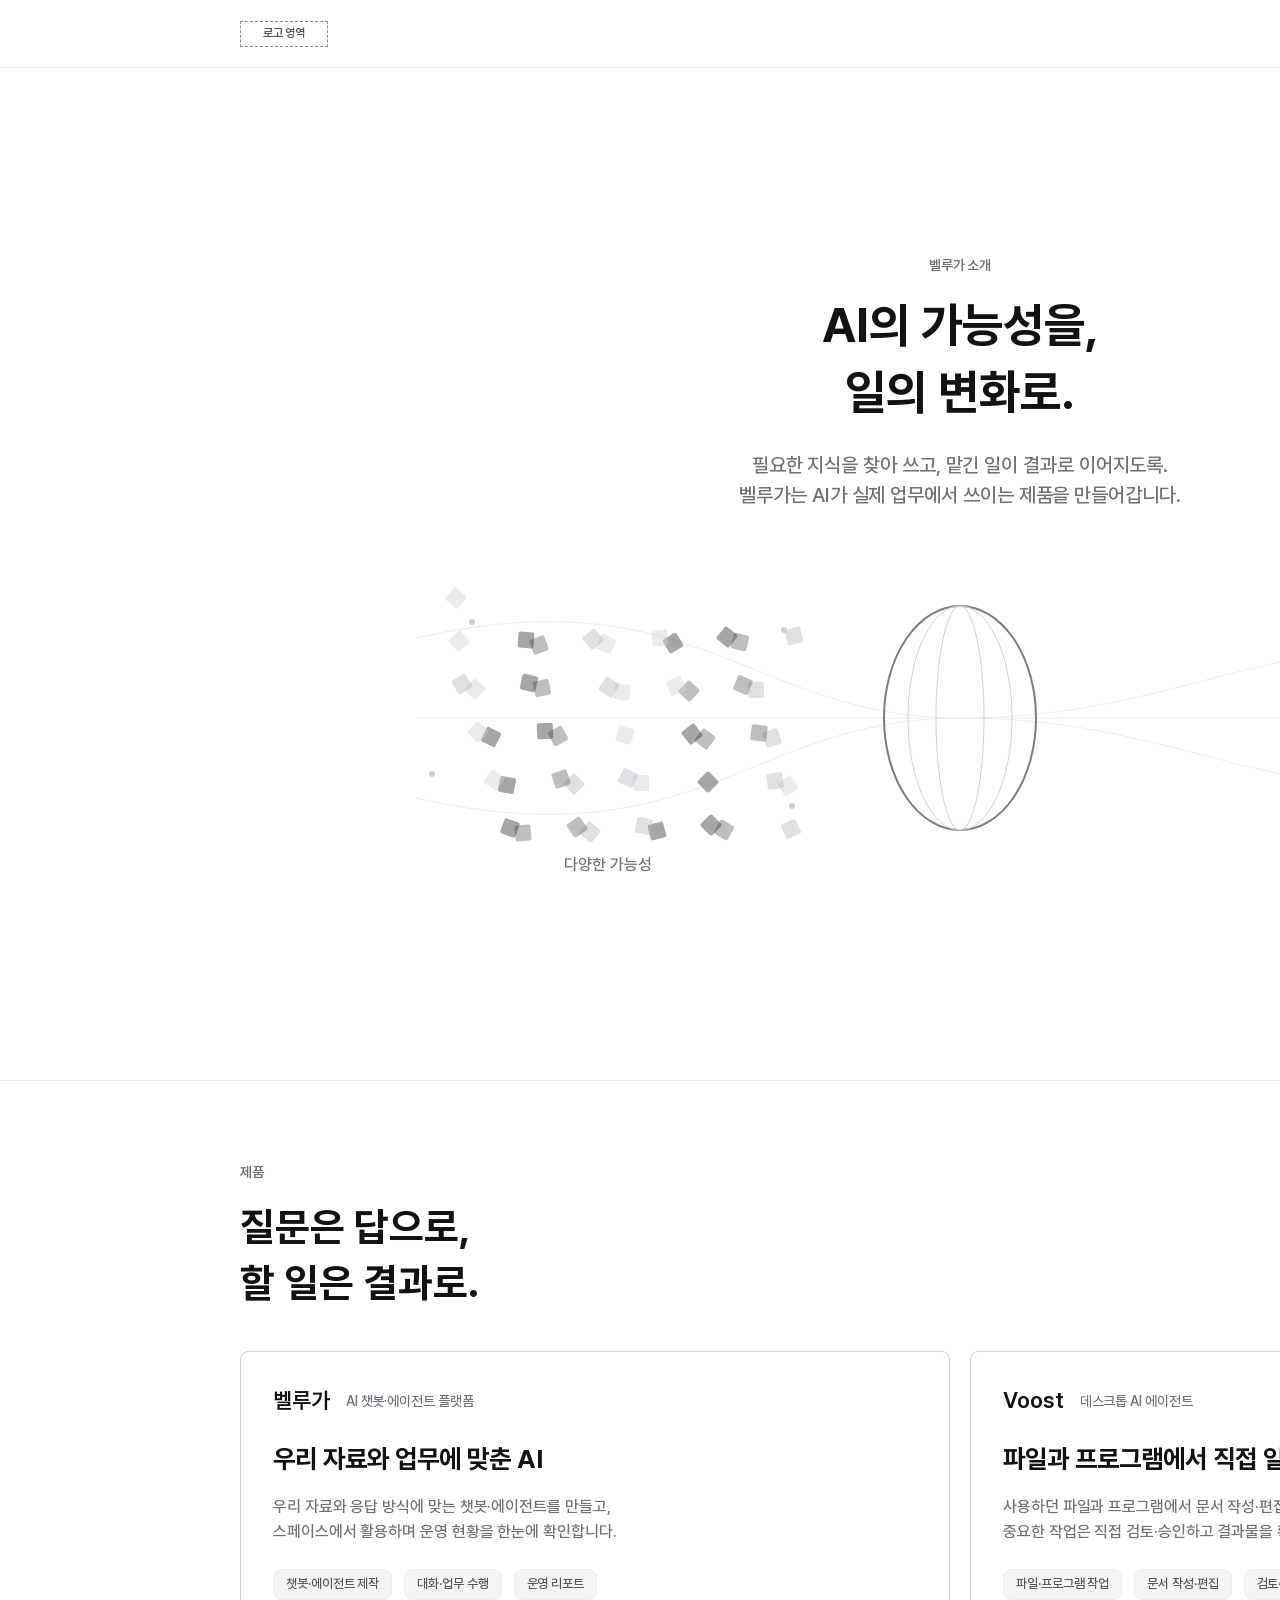
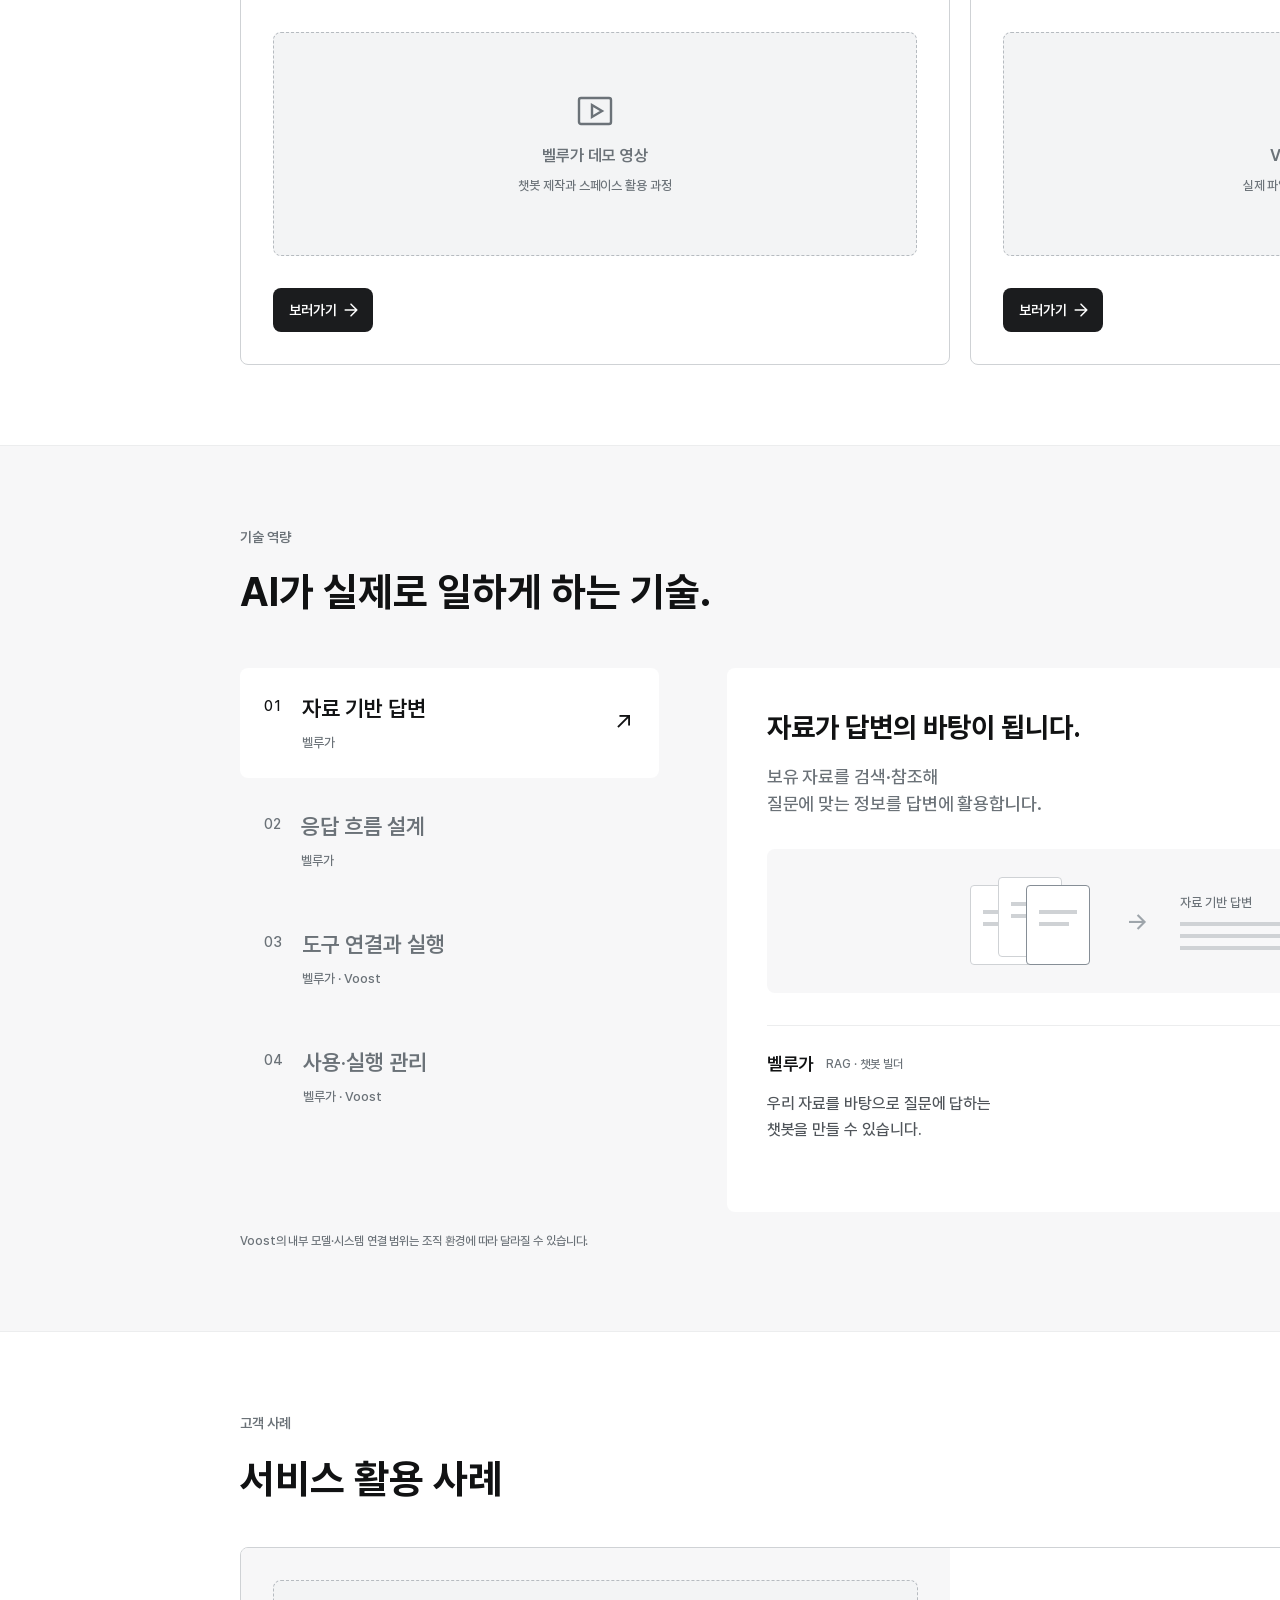
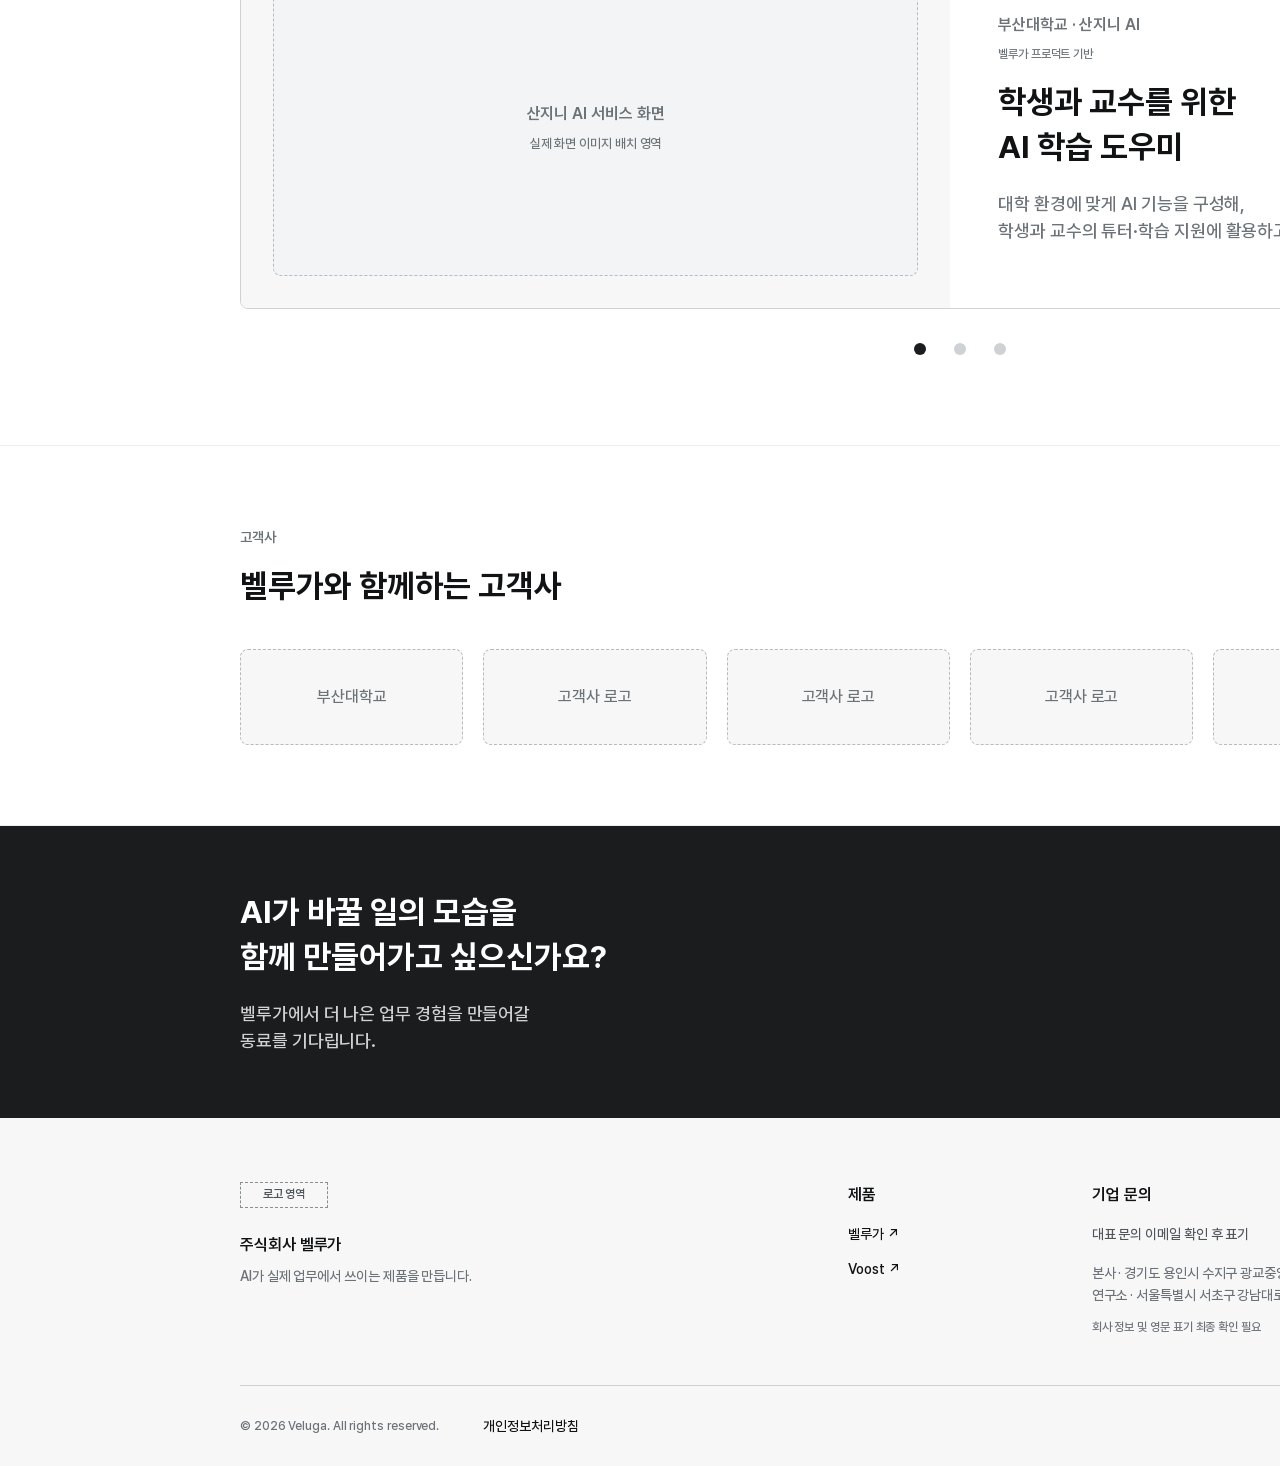
==== wireframe/index.html @ 96b63dcb "feat(home): 기업 랜딩 와이어프레임 및 배포 설정 추가" ====
<!doctype html>
<html lang="ko" class="artboard-document">
<head>
  <meta charset="utf-8">
  <meta name="viewport" content="width=device-width, initial-scale=1">
  <title>벨루가 기업 랜딩 · 데스크톱 와이어프레임</title>
  <link rel="stylesheet" href="public/assets/fonts/pretendard/pretendard.css">
  <link rel="stylesheet" href="styles.css">
  <link rel="stylesheet" href="figma-buttons.css">
</head>
<body>
  <div class="artboard" id="top">
    <header class="gnb">
      <div class="container gnb-inner">
        <div class="logo-placeholder">로고 영역</div>
        <nav aria-label="주요 메뉴">
          <span class="gnb-menu-label">제품</span><span class="gnb-menu-label">채용</span>
        </nav>
        <button class="language ds-button" data-component="btn_line" data-variant="ghost" data-size="40" data-figma-node="869:494" type="button" data-notice="언어 선택 영역입니다. 현재 와이어프레임은 한국어로 작성되었습니다." aria-label="언어 선택, 현재 한국어">
          <svg class="icon16" viewBox="0 0 16 16" fill="none" aria-hidden="true"><circle cx="8" cy="8" r="6.25"/><ellipse cx="8" cy="8" rx="2.5" ry="6.25"/><path d="M2 8h12"/></svg>한국어
          <svg class="icon16" viewBox="0 0 16 16" fill="none" aria-hidden="true"><path d="m4 6 4 4 4-4"/></svg>
        </button>
      </div>
    </header>

    <main>
      <section class="hero" aria-labelledby="hero-title">
        <div class="container">
          <div class="hero-copy">
            <p class="eyebrow">벨루가 소개</p>
            <h1 id="hero-title">AI의 가능성을,<br>일의 변화로.</h1>
            <p class="lead">필요한 지식을 찾아 쓰고, 맡긴 일이 결과로 이어지도록.<br>벨루가는 AI가 실제 업무에서 쓰이는 제품을 만들어갑니다.</p>
          </div>
          <figure class="hero-motion" data-motion="paused" aria-label="흩어진 조각이 모여 정돈된 형태로 바뀌는 모션. AI의 가능성이 실제 일의 변화로 이어짐을 표현합니다.">
            <svg class="hero-motion-canvas" viewBox="0 0 1440 352" fill="none" aria-hidden="true">
              <g class="motion-guides"><path d="M176 96C456 32 512 176 720 176S1008 96 1264 96"/><path d="M176 176H1264"/><path d="M176 256C456 320 512 176 720 176S1008 256 1264 256"/></g>
              <g class="motion-field"><circle cx="232" cy="80" r="3"/><circle cx="544" cy="88" r="3"/><circle cx="192" cy="232" r="3"/><circle cx="552" cy="264" r="3"/></g>
              <g class="motion-aperture"><ellipse cx="720" cy="176" rx="76" ry="112"/><ellipse cx="720" cy="176" rx="52" ry="112"/><ellipse cx="720" cy="176" rx="24" ry="112"/></g>
              <g class="motion-pieces"><rect class="motion-piece" width="16" height="16" rx="2" style="--from-x:208px;--from-y:48px;--turn:-50deg;--to-x:992px;--to-y:72px;--lane:112px;--delay:-0.000s;fill:var(--gray300)"/><rect class="motion-piece" width="16" height="16" rx="2" style="--from-x:291px;--from-y:95px;--turn:-21deg;--to-x:1020px;--to-y:72px;--lane:124px;--delay:-0.055s;fill:var(--gray600)"/><rect class="motion-piece" width="16" height="16" rx="2" style="--from-x:374px;--from-y:142px;--turn:8deg;--to-x:1048px;--to-y:72px;--lane:136px;--delay:-0.110s;fill:var(--gray300)"/><rect class="motion-piece" width="16" height="16" rx="2" style="--from-x:457px;--from-y:189px;--turn:37deg;--to-x:1076px;--to-y:72px;--lane:148px;--delay:-0.165s;fill:var(--gray600)"/><rect class="motion-piece" width="16" height="16" rx="2" style="--from-x:540px;--from-y:236px;--turn:-34deg;--to-x:1104px;--to-y:72px;--lane:160px;--delay:-0.220s;fill:var(--gray300)"/><rect class="motion-piece" width="16" height="16" rx="2" style="--from-x:275px;--from-y:283px;--turn:-5deg;--to-x:1132px;--to-y:72px;--lane:172px;--delay:-0.275s;fill:var(--gray600)"/><rect class="motion-piece" width="16" height="16" rx="2" style="--from-x:358px;--from-y:94px;--turn:24deg;--to-x:1160px;--to-y:72px;--lane:184px;--delay:-0.330s;fill:var(--gray300)"/><rect class="motion-piece" width="16" height="16" rx="2" style="--from-x:441px;--from-y:141px;--turn:-47deg;--to-x:1188px;--to-y:72px;--lane:196px;--delay:-0.385s;fill:var(--gray600)"/><rect class="motion-piece" width="16" height="16" rx="2" style="--from-x:524px;--from-y:188px;--turn:-18deg;--to-x:992px;--to-y:100px;--lane:112px;--delay:-0.000s;fill:var(--gray400)"/><rect class="motion-piece" width="16" height="16" rx="2" style="--from-x:259px;--from-y:235px;--turn:11deg;--to-x:1020px;--to-y:100px;--lane:124px;--delay:-0.055s;fill:var(--gray800)"/><rect class="motion-piece" width="16" height="16" rx="2" style="--from-x:342px;--from-y:282px;--turn:40deg;--to-x:1048px;--to-y:100px;--lane:136px;--delay:-0.110s;fill:var(--gray400)"/><rect class="motion-piece" width="16" height="16" rx="2" style="--from-x:425px;--from-y:93px;--turn:-31deg;--to-x:1076px;--to-y:100px;--lane:148px;--delay:-0.165s;fill:var(--gray800)"/><rect class="motion-piece" width="16" height="16" rx="2" style="--from-x:508px;--from-y:140px;--turn:-2deg;--to-x:1104px;--to-y:100px;--lane:160px;--delay:-0.220s;fill:var(--gray400)"/><rect class="motion-piece" width="16" height="16" rx="2" style="--from-x:243px;--from-y:187px;--turn:27deg;--to-x:1132px;--to-y:100px;--lane:172px;--delay:-0.275s;fill:var(--gray800)"/><rect class="motion-piece" width="16" height="16" rx="2" style="--from-x:326px;--from-y:234px;--turn:-44deg;--to-x:1160px;--to-y:100px;--lane:184px;--delay:-0.330s;fill:var(--gray400)"/><rect class="motion-piece" width="16" height="16" rx="2" style="--from-x:409px;--from-y:281px;--turn:-15deg;--to-x:1188px;--to-y:100px;--lane:196px;--delay:-0.385s;fill:var(--gray800)"/><rect class="motion-piece" width="16" height="16" rx="2" style="--from-x:492px;--from-y:92px;--turn:14deg;--to-x:992px;--to-y:128px;--lane:112px;--delay:-0.000s;fill:var(--gray600)"/><rect class="motion-piece" width="16" height="16" rx="2" style="--from-x:227px;--from-y:139px;--turn:43deg;--to-x:1020px;--to-y:128px;--lane:124px;--delay:-0.055s;fill:var(--gray300)"/><rect class="motion-piece" width="16" height="16" rx="2" style="--from-x:310px;--from-y:186px;--turn:-28deg;--to-x:1048px;--to-y:128px;--lane:136px;--delay:-0.110s;fill:var(--gray600)"/><rect class="motion-piece" width="16" height="16" rx="2" style="--from-x:393px;--from-y:233px;--turn:1deg;--to-x:1076px;--to-y:128px;--lane:148px;--delay:-0.165s;fill:var(--gray300)"/><rect class="motion-piece" width="16" height="16" rx="2" style="--from-x:476px;--from-y:280px;--turn:30deg;--to-x:1104px;--to-y:128px;--lane:160px;--delay:-0.220s;fill:var(--gray600)"/><rect class="motion-piece" width="16" height="16" rx="2" style="--from-x:211px;--from-y:91px;--turn:-41deg;--to-x:1132px;--to-y:128px;--lane:172px;--delay:-0.275s;fill:var(--gray300)"/><rect class="motion-piece" width="16" height="16" rx="2" style="--from-x:294px;--from-y:138px;--turn:-12deg;--to-x:1160px;--to-y:128px;--lane:184px;--delay:-0.330s;fill:var(--gray600)"/><rect class="motion-piece" width="16" height="16" rx="2" style="--from-x:377px;--from-y:185px;--turn:17deg;--to-x:1188px;--to-y:128px;--lane:196px;--delay:-0.385s;fill:var(--gray300)"/><rect class="motion-piece" width="16" height="16" rx="2" style="--from-x:460px;--from-y:232px;--turn:46deg;--to-x:992px;--to-y:156px;--lane:112px;--delay:-0.000s;fill:var(--gray800)"/><rect class="motion-piece" width="16" height="16" rx="2" style="--from-x:543px;--from-y:279px;--turn:-25deg;--to-x:1020px;--to-y:156px;--lane:124px;--delay:-0.055s;fill:var(--gray400)"/><rect class="motion-piece" width="16" height="16" rx="2" style="--from-x:278px;--from-y:90px;--turn:4deg;--to-x:1048px;--to-y:156px;--lane:136px;--delay:-0.110s;fill:var(--gray800)"/><rect class="motion-piece" width="16" height="16" rx="2" style="--from-x:361px;--from-y:137px;--turn:33deg;--to-x:1076px;--to-y:156px;--lane:148px;--delay:-0.165s;fill:var(--gray400)"/><rect class="motion-piece" width="16" height="16" rx="2" style="--from-x:444px;--from-y:184px;--turn:-38deg;--to-x:1104px;--to-y:156px;--lane:160px;--delay:-0.220s;fill:var(--gray800)"/><rect class="motion-piece" width="16" height="16" rx="2" style="--from-x:527px;--from-y:231px;--turn:-9deg;--to-x:1132px;--to-y:156px;--lane:172px;--delay:-0.275s;fill:var(--gray400)"/><rect class="motion-piece" width="16" height="16" rx="2" style="--from-x:262px;--from-y:278px;--turn:20deg;--to-x:1160px;--to-y:156px;--lane:184px;--delay:-0.330s;fill:var(--gray800)"/><rect class="motion-piece" width="16" height="16" rx="2" style="--from-x:345px;--from-y:89px;--turn:49deg;--to-x:1188px;--to-y:156px;--lane:196px;--delay:-0.385s;fill:var(--gray400)"/><rect class="motion-piece" width="16" height="16" rx="2" style="--from-x:428px;--from-y:136px;--turn:-22deg;--to-x:992px;--to-y:184px;--lane:112px;--delay:-0.000s;fill:var(--gray300)"/><rect class="motion-piece" width="16" height="16" rx="2" style="--from-x:511px;--from-y:183px;--turn:7deg;--to-x:1020px;--to-y:184px;--lane:124px;--delay:-0.055s;fill:var(--gray600)"/><rect class="motion-piece" width="16" height="16" rx="2" style="--from-x:246px;--from-y:230px;--turn:36deg;--to-x:1048px;--to-y:184px;--lane:136px;--delay:-0.110s;fill:var(--gray300)"/><rect class="motion-piece" width="16" height="16" rx="2" style="--from-x:329px;--from-y:277px;--turn:-35deg;--to-x:1076px;--to-y:184px;--lane:148px;--delay:-0.165s;fill:var(--gray600)"/><rect class="motion-piece" width="16" height="16" rx="2" style="--from-x:412px;--from-y:88px;--turn:-6deg;--to-x:1104px;--to-y:184px;--lane:160px;--delay:-0.220s;fill:var(--gray300)"/><rect class="motion-piece" width="16" height="16" rx="2" style="--from-x:495px;--from-y:135px;--turn:23deg;--to-x:1132px;--to-y:184px;--lane:172px;--delay:-0.275s;fill:var(--gray600)"/><rect class="motion-piece" width="16" height="16" rx="2" style="--from-x:230px;--from-y:182px;--turn:-48deg;--to-x:1160px;--to-y:184px;--lane:184px;--delay:-0.330s;fill:var(--gray300)"/><rect class="motion-piece" width="16" height="16" rx="2" style="--from-x:313px;--from-y:229px;--turn:-19deg;--to-x:1188px;--to-y:184px;--lane:196px;--delay:-0.385s;fill:var(--gray600)"/><rect class="motion-piece" width="16" height="16" rx="2" style="--from-x:396px;--from-y:276px;--turn:10deg;--to-x:992px;--to-y:212px;--lane:112px;--delay:-0.000s;fill:var(--gray400)"/><rect class="motion-piece" width="16" height="16" rx="2" style="--from-x:479px;--from-y:87px;--turn:39deg;--to-x:1020px;--to-y:212px;--lane:124px;--delay:-0.055s;fill:var(--gray800)"/><rect class="motion-piece" width="16" height="16" rx="2" style="--from-x:214px;--from-y:134px;--turn:-32deg;--to-x:1048px;--to-y:212px;--lane:136px;--delay:-0.110s;fill:var(--gray400)"/><rect class="motion-piece" width="16" height="16" rx="2" style="--from-x:297px;--from-y:181px;--turn:-3deg;--to-x:1076px;--to-y:212px;--lane:148px;--delay:-0.165s;fill:var(--gray800)"/><rect class="motion-piece" width="16" height="16" rx="2" style="--from-x:380px;--from-y:228px;--turn:26deg;--to-x:1104px;--to-y:212px;--lane:160px;--delay:-0.220s;fill:var(--gray400)"/><rect class="motion-piece" width="16" height="16" rx="2" style="--from-x:463px;--from-y:275px;--turn:-45deg;--to-x:1132px;--to-y:212px;--lane:172px;--delay:-0.275s;fill:var(--gray800)"/><rect class="motion-piece" width="16" height="16" rx="2" style="--from-x:546px;--from-y:86px;--turn:-16deg;--to-x:1160px;--to-y:212px;--lane:184px;--delay:-0.330s;fill:var(--gray400)"/><rect class="motion-piece" width="16" height="16" rx="2" style="--from-x:281px;--from-y:133px;--turn:13deg;--to-x:1188px;--to-y:212px;--lane:196px;--delay:-0.385s;fill:var(--gray800)"/></g>
              <g class="motion-labels"><text x="368" y="328" text-anchor="middle">다양한 가능성</text><text x="1098" y="328" text-anchor="middle">일의 변화</text></g>
            </svg>
            <button class="ds-button motion-toggle" data-component="btn_line" data-variant="ghost" data-size="32" type="button" aria-pressed="false" hidden><svg viewBox="0 0 20 20" fill="none" aria-hidden="true"><path d="M7 5v10M13 5v10" stroke-width="2" stroke-linecap="round"/></svg><span>모션 멈추기</span></button>
          </figure>
        </div>
      </section>

      <section class="section products" id="products" aria-labelledby="products-title">
        <div class="container">
          <div class="section-heading"><div><p class="eyebrow">제품</p><h2 id="products-title">질문은 답으로,<br>할 일은 결과로.</h2></div><p>조직에 맞는 AI를 만드는 플랫폼과<br>내 컴퓨터에서 업무를 수행하는 에이전트.</p></div>
          <div class="grid">
            <article class="product-card span6">
              <div class="product-name"><strong>벨루가</strong><span>AI 챗봇·에이전트 플랫폼</span></div>
              <h3>우리 자료와 업무에 맞춘 AI</h3>
              <p>우리 자료와 응답 방식에 맞는 챗봇·에이전트를 만들고,<br>스페이스에서 활용하며 운영 현황을 한눈에 확인합니다.</p>
              <div class="feature-list"><span>챗봇·에이전트 제작</span><span>대화·업무 수행</span><span>운영 리포트</span></div>
              <figure class="media-placeholder product-media" aria-label="벨루가 데모 영상 배치 영역"><svg viewBox="0 0 40 40" fill="none" aria-hidden="true"><rect x="4" y="7" width="32" height="26" rx="2"/><path d="m17 14 10 6-10 6V14Z"/></svg><strong>벨루가 데모 영상</strong><span>챗봇 제작과 스페이스 활용 과정</span></figure>
              <a class="ds-button" data-component="btn_icon" data-variant="neutral" data-figma-node="869:583" href="https://veluga.app/" target="_blank" rel="noopener noreferrer" aria-label="벨루가 보러가기">보러가기 <img src="public/assets/arrow-go.svg" width="20" height="20" alt=""></a>
            </article>
            <article class="product-card span6">
              <div class="product-name"><strong>Voost</strong><span>데스크톱 AI 에이전트</span></div>
              <h3>파일과 프로그램에서 직접 일하는 AI</h3>
              <p>사용하던 파일과 프로그램에서 문서 작성·편집을 수행합니다.<br>중요한 작업은 직접 검토·승인하고 결과물을 확인합니다.</p>
              <div class="feature-list"><span>파일·프로그램 작업</span><span>문서 작성·편집</span><span>검토·승인</span></div>
              <a href="#execution" class="media-placeholder product-media media-link" aria-label="Voost 업무 시연 배치 영역, 기술 설명으로 이동"><svg viewBox="0 0 40 40" fill="none" aria-hidden="true"><rect x="4" y="7" width="32" height="26" rx="2"/><path d="m17 14 10 6-10 6V14Z"/></svg><strong>Voost 업무 시연</strong><span>실제 파일을 다루는 과정과 결과물</span></a>
              <a class="ds-button" data-component="btn_icon" data-variant="neutral" data-figma-node="869:583" href="https://veluga.ai/" target="_blank" rel="noopener noreferrer" aria-label="Voost 보러가기">보러가기 <img src="public/assets/arrow-go.svg" width="20" height="20" alt=""></a>
            </article>
          </div>
        </div>
      </section>

      <section class="section technology" id="technology" aria-labelledby="technology-title">
        <div class="container">
          <div class="section-heading capability-heading"><div><p class="eyebrow">기술 역량</p><h2 id="technology-title">AI가 실제로 일하게 하는 기술.</h2></div><p>제품이 해결할 일에 맞춰,<br>필요한 기술을 연결하고 발전시킵니다.</p></div>
          <div class="capability-explorer">
            <div class="capability-tabs" role="tablist" aria-label="기술 역량 살펴보기" aria-orientation="vertical">
              <button type="button" role="tab" id="tab-knowledge" aria-controls="capability-knowledge" aria-selected="true" tabindex="0"><span class="capability-tab-index">01</span><span><strong>자료 기반 답변</strong><small>벨루가</small></span><span class="capability-tab-arrow" aria-hidden="true">↗</span></button>
              <button type="button" role="tab" id="tab-workflow" aria-controls="capability-workflow" aria-selected="false" tabindex="-1"><span class="capability-tab-index">02</span><span><strong>응답 흐름 설계</strong><small>벨루가</small></span><span class="capability-tab-arrow" aria-hidden="true">↗</span></button>
              <button type="button" role="tab" id="tab-execution" aria-controls="execution" aria-selected="false" tabindex="-1"><span class="capability-tab-index">03</span><span><strong>도구 연결과 실행</strong><small>벨루가 · Voost</small></span><span class="capability-tab-arrow" aria-hidden="true">↗</span></button>
              <button type="button" role="tab" id="tab-operations" aria-controls="capability-operations" aria-selected="false" tabindex="-1"><span class="capability-tab-index">04</span><span><strong>사용·실행 관리</strong><small>벨루가 · Voost</small></span><span class="capability-tab-arrow" aria-hidden="true">↗</span></button>
            </div>
            <div class="capability-panels">
              <div class="capability-panel" role="tabpanel" id="capability-knowledge" aria-labelledby="tab-knowledge" tabindex="0">
                <h3>자료가 답변의 바탕이 됩니다.</h3><p class="capability-intro">보유 자료를 검색·참조해<br>질문에 맞는 정보를 답변에 활용합니다.</p>
                <div class="capability-visual knowledge-visual" role="img" aria-label="여러 자료를 참조해 답변을 구성하는 개념도">
                  <div class="knowledge-pages"><span></span><span></span><span></span></div><span class="capability-visual-arrow" aria-hidden="true">→</span><div class="knowledge-answer"><span class="visual-label">자료 기반 답변</span><i></i><i></i><i></i></div>
                </div>
                <div class="capability-applications"><article><div><strong>벨루가</strong><span>RAG · 챗봇 빌더</span></div><p>우리 자료를 바탕으로 질문에 답하는<br>챗봇을 만들 수 있습니다.</p></article></div>
              </div>
              <div class="capability-panel" role="tabpanel" id="capability-workflow" aria-labelledby="tab-workflow" tabindex="0" hidden>
                <h3>질문에 따른 응답을 설계합니다.</h3><p class="capability-intro">에이전트 빌더에서 응답 흐름을 만들고,<br>챗봇에 적용해 질문에 맞게 답하도록 구성합니다.</p>
                <div class="capability-visual workflow-visual" role="img" aria-label="질문에서 설정된 흐름을 따라 응답이 나뉘는 개념도"><span class="visual-node">질문</span><span class="capability-visual-arrow" aria-hidden="true">→</span><span class="visual-node is-emphasis">설정한 흐름</span><span class="visual-branch" aria-hidden="true"></span><div class="workflow-answers"><span class="visual-node">응답 A</span><span class="visual-node">응답 B</span></div></div>
                <div class="capability-applications"><article><div><strong>벨루가</strong><span>에이전트 빌더</span></div><p>사용자가 정의한 워크플로우로<br>특정 질문의 응답 방식을 설정합니다.</p></article></div>
              </div>
              <div class="capability-panel" role="tabpanel" id="execution" aria-labelledby="tab-execution" tabindex="0" hidden>
                <h3>도구를 통해 실제 작업을 수행합니다.</h3><p class="capability-intro">연결한 도구와 작업 환경을 활용해,<br>사용자가 요청한 일을 수행하도록 합니다.</p>
                <div class="capability-visual execution-visual" role="img" aria-label="요청을 도구에서 수행하고 결과를 확인하는 개념도"><span class="visual-node">작업 요청</span><span class="capability-visual-arrow" aria-hidden="true">→</span><span class="visual-node is-emphasis">도구 · 프로그램</span><span class="capability-visual-arrow" aria-hidden="true">→</span><span class="visual-node">결과 확인</span></div>
                <div class="capability-applications"><article><div><strong>벨루가</strong><span>스페이스 · MCP</span></div><p>스페이스에서 외부 도구를 연결해<br>대화와 업무에 활용합니다.</p></article><article><div><strong>Voost</strong><span>데스크톱 작업 실행</span></div><p>제공한 파일을 활용하고 프로그램을 다루며,<br>문서 작성·편집 등 요청한 작업을 수행합니다.</p></article></div>
              </div>
              <div class="capability-panel" role="tabpanel" id="capability-operations" aria-labelledby="tab-operations" tabindex="0" hidden>
                <h3>사용 현황과 실행 과정을 살핍니다.</h3><p class="capability-intro">각 제품의 역할에 맞춰<br>AI 사용 현황을 확인하고 실행을 관리합니다.</p>
                <div class="capability-visual operations-visual" role="img" aria-label="사용 현황 리포트와 실행 이력을 보여주는 개념도"><div class="visual-report"><span class="visual-label">사용 현황</span><div><i></i><i></i><i></i><i></i><i></i></div></div><div class="visual-history"><span class="visual-label">실행 이력</span><i></i><i></i><i></i></div></div>
                <div class="capability-applications"><article><div><strong>벨루가</strong><span>애널리틱스</span></div><p>접속자·메시지·주요 키워드·미답변 질문을<br>통합 리포트로 확인합니다.</p></article><article><div><strong>Voost</strong><span>권한 · 승인 · 이력 관리</span></div><p>모델·도구·사용자 권한을 설정하고,<br>실행·승인 이력을 관리합니다.</p></article></div>
              </div>
            </div>
          </div>
          <p class="capability-note">Voost의 내부 모델·시스템 연결 범위는 조직 환경에 따라 달라질 수 있습니다.</p>
        </div>
      </section>

      <section class="section cases" id="proof" aria-labelledby="cases-title">
        <div class="container">
          <div class="section-heading"><div><p class="eyebrow">고객 사례</p><h2 id="cases-title">서비스 활용 사례</h2></div></div>
          <div class="case-slides" aria-live="polite">
          <article class="case-feature grid align-center" id="case-slide-1" data-case-slide role="group" aria-roledescription="슬라이드" aria-label="1 / 3 · 부산대학교 산지니 AI">
            <figure class="span6 case-screen"><div class="media-placeholder"><strong>산지니 AI 서비스 화면</strong><span>실제 화면 이미지 배치 영역</span></div></figure>
            <div class="span6 case-summary"><p class="case-customer">부산대학교 · 산지니 AI</p><span class="case-product">벨루가 프로덕트 기반</span><h3>학생과 교수를 위한<br>AI 학습 도우미</h3><p class="case-description">대학 환경에 맞게 AI 기능을 구성해,<br>학생과 교수의 튜터·학습 지원에 활용하고 있습니다.</p></div>
          </article>
          <article class="case-feature grid align-center" id="case-slide-2" data-case-slide role="group" aria-roledescription="슬라이드" aria-label="2 / 3 · 추가 사례 배치 영역" hidden>
            <figure class="span6 case-screen"><div class="media-placeholder"><strong>서비스 화면 배치 영역</strong></div></figure>
            <div class="span6 case-summary case-placeholder"><p class="case-customer">추가 고객 사례</p><h3>고객 사례 02</h3><p class="case-description">사례 콘텐츠 배치 영역</p><div class="skeleton long" aria-hidden="true"></div><div class="skeleton" aria-hidden="true"></div></div>
          </article>
          <article class="case-feature grid align-center" id="case-slide-3" data-case-slide role="group" aria-roledescription="슬라이드" aria-label="3 / 3 · 추가 사례 배치 영역" hidden>
            <figure class="span6 case-screen"><div class="media-placeholder"><strong>서비스 화면 배치 영역</strong></div></figure>
            <div class="span6 case-summary case-placeholder"><p class="case-customer">추가 고객 사례</p><h3>고객 사례 03</h3><p class="case-description">사례 콘텐츠 배치 영역</p><div class="skeleton long" aria-hidden="true"></div><div class="skeleton" aria-hidden="true"></div></div>
          </article>
          </div>
          <div class="case-pagination" role="group" aria-label="고객 사례 페이지 선택">
            <button type="button" class="case-dot" data-case-index="0" aria-label="사례 1: 부산대학교 산지니 AI" aria-controls="case-slide-1" aria-current="true"><span aria-hidden="true"></span></button>
            <button type="button" class="case-dot" data-case-index="1" aria-label="사례 2: 추가 사례 배치 영역" aria-controls="case-slide-2" aria-current="false"><span aria-hidden="true"></span></button>
            <button type="button" class="case-dot" data-case-index="2" aria-label="사례 3: 추가 사례 배치 영역" aria-controls="case-slide-3" aria-current="false"><span aria-hidden="true"></span></button>
          </div>
        </div>
      </section>

      <section class="section trust" aria-labelledby="trust-title">
        <div class="container"><p class="eyebrow">고객사</p><h2 id="trust-title">벨루가와 함께하는 고객사</h2><div class="logo-grid customers"><div>부산대학교</div><div>고객사 로고</div><div>고객사 로고</div><div>고객사 로고</div><div>고객사 로고</div><div>고객사 로고</div></div></div>
      </section>

      <section class="talent" id="talent" aria-labelledby="talent-title"><div class="container grid align-center"><div class="span9"><h2 id="talent-title">AI가 바꿀 일의 모습을<br>함께 만들어가고 싶으신가요?</h2><p>벨루가에서 더 나은 업무 경험을 만들어갈<br>동료를 기다립니다.</p></div><div class="span3 talent-action"><button class="ds-button" data-component="btn_solid" data-variant="neutral_weak" data-size="48" data-figma-node="869:377" type="button" id="talent-open">인재풀에 등록하기</button></div></div></section>
    </main>

    <footer class="footer"><div class="container"><div class="grid footer-main"><div class="span5"><div class="logo-placeholder">로고 영역</div><p class="company-name">주식회사 벨루가</p><p>AI가 실제 업무에서 쓰이는 제품을 만듭니다.</p></div><div class="span2"><h3>제품</h3><a href="https://veluga.app/" target="_blank" rel="noopener noreferrer">벨루가 ↗</a><a href="https://veluga.ai/" target="_blank" rel="noopener noreferrer">Voost ↗</a></div><div class="span5 footer-contact"><h3>기업 문의</h3><span class="unconfirmed">대표 문의 이메일 확인 후 표기</span><p>본사 · 경기도 용인시 수지구 광교중앙로 338<br>연구소 · 서울특별시 서초구 강남대로 53길, 8, 803</p><span class="footer-note">회사 정보 및 영문 표기 최종 확인 필요</span></div></div><div class="footer-bottom"><span>© 2026 Veluga. All rights reserved.</span><button type="button" class="ds-button" data-component="btn_line" data-variant="ghost" data-size="32" data-figma-node="869:490" data-notice="기업 사이트와 인재풀에 적용되는 개인정보처리방침을 연결할 영역입니다.">개인정보처리방침</button><a href="#top">맨 위로 ↑</a></div></div></footer>
    <div id="layout-grid" aria-hidden="true"><div class="container grid"><i></i><i></i><i></i><i></i><i></i><i></i><i></i><i></i><i></i><i></i><i></i><i></i></div></div>
  </div>
  <dialog id="talent-dialog"><div class="dialog-heading"><div><p class="eyebrow">연결 화면 미리보기</p><h2>인재풀 등록</h2></div><button type="button" id="talent-close" class="ds-button" data-component="icon_btn" data-figma-node="869:596" aria-label="닫기"><svg viewBox="0 0 24 24" fill="none" aria-hidden="true"><path d="m6 6 12 12M18 6 6 18" stroke-width="1.8" stroke-linecap="round"/></svg></button></div><p>관심 있는 분야와 경험을 남기는 폼으로 연결됩니다.<br>아래는 화면 구성 예시이며 정보를 전송하지 않습니다.</p><form id="talent-form"><label>이름<input name="name" autocomplete="off" placeholder="이름을 입력해 주세요"></label><label>이메일<input name="email" type="email" autocomplete="off" placeholder="연락받을 이메일을 입력해 주세요"></label><label>관심 분야<input name="interest" autocomplete="off" placeholder="관심 있는 직무나 분야"></label><label>경력·포트폴리오 링크 <span>(선택)</span><input name="portfolio" type="url" placeholder="https://"></label><div class="form-note">개인정보 수집·이용 안내와 동의 영역<br>운영 방식 확정 후 구성합니다.</div><button type="submit" class="ds-button" data-component="btn_solid" data-variant="neutral" data-size="48" data-figma-node="869:367" disabled>등록 기능 연결 예정</button></form></dialog>
  <div id="notice" role="status" aria-live="polite" hidden></div>
  <script src="wireframe.js"></script>
</body>
</html>
---- wireframe/public/assets/fonts/pretendard/pretendard.css ----
@font-face {
  font-family: "Pretendard Variable";
  font-weight: 45 920;
  font-style: normal;
  font-display: swap;
  src: url("./PretendardVariable.woff2") format("woff2-variations");
}

@font-face { font-family: "Pretendard"; font-weight: 100; font-style: normal; font-display: swap; src: url("./Pretendard-Thin.woff2") format("woff2"); }
@font-face { font-family: "Pretendard"; font-weight: 200; font-style: normal; font-display: swap; src: url("./Pretendard-ExtraLight.woff2") format("woff2"); }
@font-face { font-family: "Pretendard"; font-weight: 300; font-style: normal; font-display: swap; src: url("./Pretendard-Light.woff2") format("woff2"); }
@font-face { font-family: "Pretendard"; font-weight: 400; font-style: normal; font-display: swap; src: url("./Pretendard-Regular.woff2") format("woff2"); }
@font-face { font-family: "Pretendard"; font-weight: 500; font-style: normal; font-display: swap; src: url("./Pretendard-Medium.woff2") format("woff2"); }
@font-face { font-family: "Pretendard"; font-weight: 600; font-style: normal; font-display: swap; src: url("./Pretendard-SemiBold.woff2") format("woff2"); }
@font-face { font-family: "Pretendard"; font-weight: 700; font-style: normal; font-display: swap; src: url("./Pretendard-Bold.woff2") format("woff2"); }
@font-face { font-family: "Pretendard"; font-weight: 800; font-style: normal; font-display: swap; src: url("./Pretendard-ExtraBold.woff2") format("woff2"); }
@font-face { font-family: "Pretendard"; font-weight: 900; font-style: normal; font-display: swap; src: url("./Pretendard-Black.woff2") format("woff2"); }
---- wireframe/styles.css ----
:root{--white:#FFFFFF;--gray50:#F7F7F8;--gray100:#F3F4F5;--gray200:#ECEDEE;--gray300:#CFD2D5;--gray400:#B6BBC0;--gray450:#9EA5AB;--gray500:#868E96;--gray600:#6B7278;--gray700:#50555A;--gray800:#36393C;--gray900:#1B1C1E;--gray950:#111213;--label:var(--gray950);--secondary:var(--gray600);--line:var(--gray200);--content:1440px;--gutter:20px}
html.artboard-document{scrollbar-width:none;scroll-behavior:auto}html.artboard-document::-webkit-scrollbar{display:none}
.btn>svg{width:20px;height:20px;stroke-width:1.5}
*{box-sizing:border-box}html{scroll-behavior:smooth}body{margin:0;background:var(--white);color:var(--label);font-family:Pretendard,sans-serif;font-size:16px;font-weight:500;line-height:1.6;letter-spacing:-.005em}body,button,input{font-family:Pretendard,sans-serif}button,input{font-size:inherit}button,a{-webkit-tap-highlight-color:transparent}a{color:inherit;text-decoration:none}button{cursor:pointer}h1,h2,h3,p,figure{margin:0}h1,h2,h3{letter-spacing:0;line-height:1.4;font-weight:700;word-break:keep-all}h1{font-size:48px}h2{font-size:40px}h3{font-size:28px}p{word-break:keep-all}button:disabled{cursor:not-allowed;opacity:.38}a:focus-visible,button:focus-visible,summary:focus-visible,input:focus-visible{outline:2px solid var(--gray950);outline-offset:4px}svg{stroke:currentColor;flex:none}section{scroll-margin-top:32px}.artboard{width:1920px;position:relative;overflow:clip}.container{width:1440px;margin:0 auto}.grid{display:grid;grid-template-columns:repeat(12,minmax(0,1fr));gap:20px}.span2{grid-column:span 2}.span3{grid-column:span 3}.span4{grid-column:span 4}.span5{grid-column:span 5}.span6{grid-column:span 6}.span7{grid-column:span 7}.span8{grid-column:span 8}.span9{grid-column:span 9}.align-center{align-items:center}.section{padding:80px 0}.eyebrow{font-size:14px;font-weight:600;line-height:1.6;letter-spacing:-.005em;color:var(--gray600);margin-bottom:16px}.lead{font-size:20px;line-height:1.5;color:var(--gray600)}.actions{display:flex;align-items:center;gap:12px}.center{justify-content:center}.btn{display:inline-flex;align-items:center;justify-content:center;gap:8px;height:48px;padding:0 20px;border:1px solid transparent;border-radius:10px;font-size:16px;font-weight:600;line-height:1.6;white-space:nowrap}.btn span{font-size:20px;line-height:1}.btn-solid{background:var(--gray900);color:var(--white)}.btn-solid:hover{background:var(--gray800)}.btn-solid:active{background:var(--gray700)}.btn-line{border-color:var(--gray300);background:transparent;color:var(--gray950)}.btn-line:hover{background:var(--gray100)}.btn-line:active{background:var(--gray200)}.btn-light{background:var(--white);color:var(--gray950)}.btn-light:hover{background:var(--gray100)}.btn-light:active{background:var(--gray200)}.text-link{display:inline-flex;align-items:center;gap:8px;font-size:16px;font-weight:600;line-height:1.6;width:fit-content}.text-link:hover{text-decoration:underline;text-underline-offset:4px}.tag{display:inline-flex;align-items:center;height:28px;padding:0 12px;border:1px solid var(--gray300);border-radius:8px;font-size:12px;line-height:1.6;font-weight:600;background:var(--white)}.tiny-label{font-size:12px;line-height:1.6;color:var(--gray600);font-weight:500}.skeleton{height:8px;background:var(--gray300);width:68%;border-radius:2px}.skeleton.long{width:100%}.icon16{width:16px;height:16px;stroke-width:1.5}.logo-placeholder{width:88px;height:26px;display:flex;align-items:center;justify-content:center;flex:none;border:1px dashed var(--gray500);font-size:12px;font-weight:600;color:var(--gray700)}
.gnb{height:68px;border-bottom:1px solid var(--line);background:var(--white)}.gnb-inner{height:68px;display:flex;align-items:center;gap:64px}.gnb nav{display:flex;gap:40px;align-items:center;height:40px;margin-left:auto}.gnb-menu-label{font-size:14px;font-weight:600;line-height:1.6}.language{height:40px;padding:0 16px;display:flex;align-items:center;gap:8px;background:transparent;border:0;border-radius:8px;font-size:14px;font-weight:600}.language:hover{background:var(--gray100)}.hero{height:1012px;padding-top:80px;background:var(--white)}.hero-copy{text-align:center}.hero-copy .lead{margin-top:24px}.hero-copy .actions{margin-top:32px}.hero-products{margin-top:64px}.hero-panel{height:312px;border:1px solid var(--gray300);border-radius:8px;overflow:hidden;background:var(--gray50)}.panel-label{height:56px;border-bottom:1px solid var(--gray300);display:flex;align-items:center;gap:16px;padding:0 24px;background:var(--white)}.panel-label strong{font-size:18px;font-weight:600}.panel-label>span{font-size:14px;color:var(--gray600)}.hero-diagram{height:208px;display:flex;align-items:center;justify-content:center;gap:24px;padding:24px}.document-stack{display:flex;flex-direction:column;align-items:center;gap:12px;font-size:14px}.doc-icon{width:60px;height:72px;padding:16px 12px;display:flex;flex-direction:column;gap:8px;border:1px solid var(--gray500);background:var(--white)}.doc-icon>span{display:block;height:4px;background:var(--gray300)}.doc-icon>span:last-child{width:60%}.flow-arrow{font-size:24px;color:var(--gray500)}.answer-placeholder{width:336px;padding:20px;border:1px solid var(--gray300);border-radius:8px;background:var(--white);display:flex;flex-direction:column;gap:12px}.source-tags{display:flex;gap:8px}.source-tags span{font-size:12px;line-height:1.6;background:var(--gray100);padding:2px 8px;border:1px solid var(--gray300);border-radius:4px}figcaption{font-size:12px;color:var(--gray600);line-height:1.6;padding:12px 24px;border-top:1px solid var(--gray300);background:var(--white)}.execution-diagram{gap:16px}.flow-box{width:160px;display:flex;flex-direction:column;gap:12px;border:1px solid var(--gray300);border-radius:8px;background:var(--white);padding:16px}.flow-box strong{font-size:16px;font-weight:600}.hero-bottom{margin-top:40px;border-top:1px solid var(--line);padding-top:24px;display:flex;gap:40px;color:var(--gray600);font-size:14px}.hero-bottom>a{margin-left:auto;display:flex;gap:16px}.about{border-top:1px solid var(--line);border-bottom:1px solid var(--line)}.about h2{font-size:32px}.about-description>p{font-size:20px;line-height:1.5;color:var(--gray700)}.brand-relation{display:flex;align-items:center;gap:16px;font-size:13px;line-height:1.6;padding-top:24px;margin-top:24px;border-top:1px solid var(--gray300)}.brand-relation strong{font-weight:600}.brand-relation>span{color:var(--gray600)}.divider{display:inline-block;width:1px;height:16px;background:var(--gray300)}
.section-heading{display:flex;align-items:flex-end;justify-content:space-between;gap:32px;margin-bottom:40px}.section-heading>p{font-size:18px;line-height:1.5;color:var(--gray600)}.product-card{border:1px solid var(--gray300);border-radius:8px;padding:32px;display:flex;flex-direction:column;align-items:flex-start}.product-name{display:flex;align-items:center;gap:16px;margin-bottom:24px}.product-name strong{font-size:22px;font-weight:600;line-height:1.5}.product-name>span{font-size:14px;color:var(--gray600)}.product-card h3{font-size:26px;margin-bottom:16px}.product-card>p{font-size:16px;line-height:1.6;color:var(--gray600)}.feature-list{display:flex;align-items:center;gap:12px;margin-top:24px;font-size:13px;line-height:1.6;color:var(--gray700)}.feature-list span{padding:4px 12px;background:var(--gray100);border:1px solid var(--gray200);border-radius:8px}.media-placeholder{display:flex;align-items:center;justify-content:center;flex-direction:column;gap:8px;background:var(--gray100);border:1px dashed var(--gray400);color:var(--gray600);border-radius:8px}.product-media{width:100%;height:224px;margin:32px 0}.media-placeholder svg{width:40px;height:40px;stroke-width:2.4;margin-bottom:4px}.media-placeholder strong{font-size:16px;font-weight:600}.media-placeholder span{font-size:13px;line-height:1.6}.media-link:hover{background:var(--gray200)}.product-card>.text-link{margin-top:auto}
.technology{background:var(--gray50);border-top:1px solid var(--line);border-bottom:1px solid var(--line)}.technology-heading{margin-bottom:32px}.technology-heading .lead{margin-top:24px}.tech-row{padding:48px 0;align-items:center}.tech-row+.tech-row{border-top:1px solid var(--gray300)}.tech-copy{padding-right:40px}.tech-meta{display:flex;align-items:center;gap:16px;margin-bottom:24px}.tech-meta>span:first-child{font-size:16px;line-height:1.6;font-weight:600;color:var(--gray600)}.tech-copy h3{font-size:28px;margin-bottom:20px}.tech-copy>p{font-size:18px;line-height:1.5;color:var(--gray600)}.tech-point{display:flex;gap:12px;align-items:center;font-size:14px;font-weight:600;margin-top:32px;padding-top:20px;border-top:1px solid var(--gray300)}.tech-copy>p.tech-footnote{font-size:12px;line-height:1.6;margin-top:16px}.evidence-panel{border:1px solid var(--gray300);border-radius:8px;overflow:hidden;background:var(--white)}.window-bar{height:48px;background:var(--gray100);border-bottom:1px solid var(--gray300);display:flex;align-items:center;gap:20px;padding:0 24px;font-size:12px;color:var(--gray600)}.window-bar>span:last-child{margin-left:auto;color:var(--gray600)}.window-dots{display:flex;gap:6px}.window-dots i{display:block;width:6px;height:6px;border:1px solid var(--gray500);border-radius:50%}.knowledge-proof{display:grid;grid-template-columns:224px 1fr;min-height:288px}.knowledge-proof aside{padding:24px;border-right:1px solid var(--line);background:var(--gray50)}.file-row{display:flex;gap:12px;align-items:center;margin-top:20px}.file-square{font-size:12px;display:flex;align-items:center;justify-content:center;width:36px;height:44px;border:1px solid var(--gray300);background:var(--white)}.file-row>div{flex:1}.file-row strong{font-size:13px;font-weight:500}.file-row .skeleton{margin-top:8px}.proof-answer{padding:24px;display:flex;flex-direction:column;gap:16px}.question-placeholder{padding:12px 16px;background:var(--gray100);border:1px solid var(--gray300);border-radius:8px;font-size:14px}.citation-placeholder{margin-top:auto;padding:12px 16px;border:1px solid var(--gray300);display:flex;justify-content:space-between;font-size:12px}.execution-proof{padding:24px;min-height:288px;display:flex;flex-direction:column;gap:20px}.request-placeholder{display:flex;gap:20px;padding-bottom:16px;border-bottom:1px solid var(--line);font-size:14px}.execution-stages{display:grid;grid-template-columns:1fr 24px 1fr 24px 1fr;align-items:center;gap:12px}.execution-stages>div{display:grid;grid-template-columns:24px 1fr;align-items:center;gap:12px;background:var(--gray50);border:1px solid var(--gray300);padding:16px;border-radius:8px}.step-no{display:flex;align-items:center;justify-content:center;width:24px;height:24px;border:1px solid var(--gray400);font-size:12px;border-radius:4px}.execution-stages strong{font-size:14px;font-weight:600}.execution-stages .skeleton{grid-column:1/-1;width:100%}.execution-stages>span{text-align:center;color:var(--gray500)}.result-placeholder{padding:12px 16px;border:1px solid var(--gray300);display:flex;justify-content:space-between;font-size:13px;margin-top:auto}.admin-proof{display:grid;grid-template-columns:184px 1fr;min-height:288px}.admin-proof aside{display:flex;flex-direction:column;gap:8px;padding:24px 16px;border-right:1px solid var(--line);background:var(--gray50);font-size:13px;color:var(--gray600)}.admin-proof aside>span{padding:8px 12px}.admin-active{background:var(--gray200);color:var(--gray950);border-radius:4px}.admin-content{padding:24px}.admin-title{display:flex;justify-content:space-between;align-items:center;margin-bottom:20px}.admin-title strong{font-size:16px;font-weight:600}.admin-table>div{display:grid;grid-template-columns:1fr 1fr;align-items:center;gap:24px;border-bottom:1px solid var(--line);padding:12px;font-size:13px;line-height:1.6}.admin-table>div:first-child{background:var(--gray100);font-size:12px;color:var(--gray600)}.admin-table .skeleton{width:80%}.wire-note{display:flex;align-items:flex-start;gap:16px;border:1px dashed var(--gray400);border-radius:8px;padding:20px 24px;font-size:13px;color:var(--gray600);line-height:1.6;margin-top:16px}.note-label{white-space:nowrap;font-weight:600;color:var(--gray700)}
.draft-tag{font-size:13px;line-height:1.6;padding:6px 12px;border:1px dashed var(--gray400);color:var(--gray600);border-radius:8px}.section-description{font-size:18px;line-height:1.5;color:var(--gray600);margin-top:-16px;margin-bottom:32px}.case-card{border:1px solid var(--gray300);border-radius:8px;overflow:hidden}.case-visual{height:160px;position:relative;display:flex;align-items:center;justify-content:center;border-bottom:1px solid var(--gray300);background:var(--gray100);color:var(--gray600);font-size:14px}.case-visual>.tag{position:absolute;top:20px;left:24px}.case-content{padding:24px 32px}.case-content h3{font-size:26px;margin:12px 0}.case-content p{color:var(--gray600);font-size:16px}.case-fields{display:flex;gap:24px;font-size:13px;color:var(--gray600);padding-top:20px;margin-top:20px;border-top:1px solid var(--line)}.section-note{font-size:13px;line-height:1.6;color:var(--gray600);margin-top:24px}.trust{border-top:1px solid var(--line);border-bottom:1px solid var(--line)}.trust h2{font-size:32px}.logo-grid{display:grid;gap:20px}.customers{grid-template-columns:repeat(6,1fr);margin-top:40px}.logo-grid>div{height:96px;background:var(--gray50);border:1px dashed var(--gray400);border-radius:8px;display:flex;align-items:center;justify-content:center;font-size:16px;color:var(--gray600)}.faq-items{border-top:1px solid var(--gray800)}.faq-items details{border-bottom:1px solid var(--gray300)}.faq-items summary{list-style:none;cursor:pointer;display:flex;align-items:center;justify-content:space-between;gap:24px;padding:24px 0;font-size:20px;line-height:1.5;font-weight:600}.faq-items summary::-webkit-details-marker{display:none}.faq-symbol{width:24px;height:24px;position:relative;flex:none}.faq-symbol:before,.faq-symbol:after{content:"";display:block;position:absolute;top:11px;left:5px;width:14px;height:2px;background:var(--gray700)}.faq-symbol:after{transform:rotate(90deg)}details[open] .faq-symbol:after{display:none}.faq-answer{padding:0 48px 28px 0}.faq-answer p{font-size:18px;line-height:1.5;color:var(--gray600)}.faq-answer .actions{gap:32px;margin-top:20px}.talent{background:var(--gray900);color:var(--white);padding:64px 0}.talent .eyebrow{color:var(--gray400)}.talent h2{font-size:32px}.talent p:not(.eyebrow){font-size:18px;line-height:1.5;color:var(--gray300);margin-top:20px}.talent-action{display:flex;align-items:flex-end;flex-direction:column;gap:12px}.talent-action>span{font-size:12px;line-height:1.6;color:var(--gray400)}.footer{padding:64px 0 24px;background:var(--gray50)}.footer-main{padding-bottom:48px}.company-name{font-size:16px;font-weight:600;margin-top:24px;margin-bottom:8px}.footer p:not(.company-name){font-size:14px;line-height:1.6;color:var(--gray600)}.footer h3{font-size:16px;font-weight:600;line-height:1.6;margin-bottom:16px}.footer .span2>a{display:block;font-size:14px;line-height:1.6;margin-top:12px;width:fit-content}.footer-contact .unconfirmed{font-size:14px;color:var(--gray700);display:block;margin-bottom:16px}.footer-note{font-size:12px;color:var(--gray600);display:block;margin-top:12px}.footer-bottom{padding-top:24px;border-top:1px solid var(--gray300);display:flex;align-items:center;gap:32px;font-size:12px;line-height:1.6;color:var(--gray600)}.footer-bottom>a{margin-left:auto}.plain-button{border:0;padding:0;background:transparent;color:inherit;font-size:inherit;font-weight:500}.plain-button:hover,.footer a:hover{text-decoration:underline;text-underline-offset:4px}
#layout-grid{display:none;position:absolute;inset:0;z-index:20;pointer-events:none}#layout-grid .grid{height:100%}#layout-grid i{background:rgba(27,28,30,.08);border-left:1px solid rgba(27,28,30,.15);border-right:1px solid rgba(27,28,30,.15)}body.show-grid #layout-grid{display:block}dialog{width:588px;max-height:calc(100vh - 64px);overflow:auto;margin:auto;border:1px solid var(--gray400);border-radius:8px;padding:32px;background:var(--white);color:var(--gray950)}dialog::backdrop{background:rgba(0,0,0,.4)}.dialog-heading{display:flex;justify-content:space-between;align-items:flex-start;gap:24px}.dialog-heading h2{font-size:28px}.dialog-heading .eyebrow{margin-bottom:8px}.close-button{width:40px;height:40px;display:flex;align-items:center;justify-content:center;border:0;background:var(--gray100);border-radius:8px;font-size:28px;color:var(--gray700)}dialog>p{font-size:14px;line-height:1.6;color:var(--gray600);margin:20px 0}form{display:flex;flex-direction:column;gap:16px}form label{font-size:14px;font-weight:600}form label>span{font-weight:400;color:var(--gray600)}input{display:block;width:100%;height:44px;padding:0 12px;margin-top:8px;border:1px solid var(--gray300);border-radius:8px;color:var(--gray950);background:var(--white);font-size:14px;font-weight:400}input::placeholder{color:var(--gray600)}.form-note{font-size:12px;line-height:1.6;color:var(--gray600);background:var(--gray100);padding:16px;border:1px dashed var(--gray400);border-radius:8px}#notice{position:fixed;bottom:32px;left:50%;transform:translateX(-50%);z-index:30;max-width:640px;padding:16px 24px;background:var(--gray900);color:var(--white);border-radius:8px;font-size:14px;line-height:1.6}#notice[hidden]{display:none}@media(prefers-reduced-motion:reduce){html{scroll-behavior:auto}}@media print{.artboard{width:1920px}#layout-grid,#notice,dialog{display:none!important}}

/* Simplified customer story: one image, customer name, purpose, link. */
.case-feature{border:1px solid var(--gray300);border-radius:8px;overflow:hidden;background:var(--white)}.case-screen{padding:32px;background:var(--gray50)}.case-screen .media-placeholder{height:296px}.case-summary{padding:32px 48px 32px 28px}.case-summary .case-customer{font-size:16px;font-weight:600;color:var(--gray600);margin-bottom:16px}.case-summary h3{font-size:32px}.case-description{font-size:18px;line-height:1.5;color:var(--gray600);margin:20px 0 28px}.product-card>.ds-button{margin-top:auto}

/* Veluga: build, use and monitor. Existing desktop grid and buttons are unchanged. */
.platform-diagram{gap:12px}.platform-step{flex:1;min-width:0;padding:16px;background:var(--white);border:1px solid var(--gray300);border-radius:8px;display:flex;flex-direction:column;gap:8px}.platform-step>strong{font-size:18px;font-weight:600}.platform-step>span:last-child{font-size:12px;line-height:1.6;color:var(--gray600);white-space:nowrap}.platform-diagram>.flow-arrow{font-size:20px}
.platform-overview{border:1px dashed var(--gray400);border-radius:8px;background:var(--gray50);overflow:hidden}.platform-overview>figcaption{height:40px;display:flex;align-items:center;padding:0 20px;border-top:0;border-bottom:1px solid var(--gray300);background:var(--gray100)}.platform-modules{margin:0;padding:8px 20px;display:flex;flex-direction:column}.platform-modules>div{display:grid;grid-template-columns:104px 1fr;gap:12px;align-items:center;min-height:40px}.platform-modules>div+div{border-top:1px solid var(--gray200)}.platform-modules dt{font-size:13px;font-weight:600}.platform-modules dd{margin:0;font-size:13px;color:var(--gray600);line-height:1.6}
.builder-proof{min-height:288px;padding:24px;display:flex;flex-direction:column;gap:20px}.builder-inputs{display:grid;grid-template-columns:1fr 1fr;gap:20px}.builder-inputs>div{padding:16px;background:var(--gray50);border:1px solid var(--gray300);border-radius:8px;display:flex;flex-direction:column;gap:8px}.builder-inputs strong{font-size:16px;font-weight:600}.builder-application{display:flex;flex-direction:column;gap:16px}.builder-application>span{font-size:12px;color:var(--gray600)}.builder-flow{display:grid;grid-template-columns:1fr 24px 1.5fr 24px 1fr;align-items:center;gap:12px}.builder-flow>strong{padding:12px;background:var(--gray100);border:1px solid var(--gray300);border-radius:8px;font-size:14px;font-weight:600;text-align:center}.builder-flow>span{text-align:center;color:var(--gray500)}

/* Browser comments: product identity and compact corporate sections. */
.hero{display:flex;align-items:center;padding:0}.products{border-top:1px solid var(--line)}
.hero-workspace{height:208px;display:grid;grid-template-columns:176px 1fr;background:var(--white)}.workspace-sidebar{padding:20px;display:flex;flex-direction:column;gap:8px;background:var(--gray50);border-right:1px solid var(--gray300)}.workspace-sidebar>strong{font-size:16px;font-weight:600}.workspace-sidebar>.tiny-label{margin-top:4px}.workspace-channel{display:block;padding:4px 12px;font-size:13px;line-height:1.6;border-radius:4px;color:var(--gray600)}.workspace-channel.is-selected{background:var(--gray200);color:var(--gray950)}.workspace-chat{padding:20px 24px;display:flex;flex-direction:column;gap:12px;min-width:0}.workspace-chat>strong{font-size:16px;font-weight:600}.workspace-question{font-size:13px;padding:8px 12px;border:1px solid var(--gray300);border-radius:8px;background:var(--gray50)}.workspace-answer{display:flex;flex-direction:column;gap:8px}.workspace-tools{display:flex;align-items:center;gap:12px;margin-top:auto;font-size:12px;color:var(--gray600)}.workspace-tool{padding:2px 8px;border:1px solid var(--gray300);border-radius:4px;color:var(--gray700)}
.case-feature[hidden]{display:none}.case-feature{min-height:362px}.case-placeholder>.skeleton+.skeleton{margin-top:12px}.case-pagination{display:flex;justify-content:center;align-items:center;gap:8px;margin-top:24px}.case-dot{display:flex;align-items:center;justify-content:center;width:32px;height:32px;padding:0;border:0;border-radius:50%;background:transparent}.case-dot>span{display:block;width:12px;height:12px;border-radius:50%;background:var(--gray300)}.case-dot:hover>span{background:var(--gray500)}.case-dot[aria-current="true"]>span{background:var(--gray900)}
.case-summary>.case-description:last-child{margin-bottom:0}

/* Hero metaphor: scattered possibilities become a coherent form. */
.hero-motion{position:relative;margin:32px 0 0;height:352px}
.hero-motion-canvas{display:block;width:100%;height:352px;overflow:visible}
.motion-guides{stroke:var(--gray200);stroke-width:1}
.motion-field{fill:var(--gray300);stroke:none}
.motion-aperture{stroke:var(--gray400);stroke-width:1;transform-origin:720px 176px}
.motion-aperture ellipse:first-child{stroke:var(--gray800);stroke-width:2}
.motion-piece{stroke:none;transform:translate(var(--to-x),var(--to-y));transform-box:fill-box;transform-origin:center}
.motion-labels{fill:var(--gray600);stroke:none;font:500 16px Pretendard;letter-spacing:-.005em}
.motion-toggle{position:absolute;right:0;bottom:0}
.motion-toggle[hidden]{display:none}
.motion-toggle svg{width:16px;height:16px}
@media(prefers-reduced-motion:no-preference){
  .motion-piece{animation:possibility-to-work 8s cubic-bezier(.65,0,.35,1) infinite both;animation-delay:var(--delay);animation-play-state:paused}
  .motion-aperture{animation:aperture-breathe 8s cubic-bezier(.65,0,.35,1) infinite both;animation-play-state:paused}
  .hero-motion[data-motion="playing"] .motion-piece,.hero-motion[data-motion="playing"] .motion-aperture{animation-play-state:running}
}
@keyframes possibility-to-work{
  0%,12%{transform:translate(var(--from-x),var(--from-y)) rotate(var(--turn));opacity:.45}
  40%{transform:translate(696px,var(--lane)) rotate(0deg);opacity:.8}
  72%,88%{transform:translate(var(--to-x),var(--to-y)) rotate(0deg);opacity:1}
  94%{transform:translate(var(--to-x),var(--to-y)) rotate(0deg);opacity:0}
  95%{transform:translate(var(--from-x),var(--from-y)) rotate(var(--turn));opacity:0}
  100%{transform:translate(var(--from-x),var(--from-y)) rotate(var(--turn));opacity:.45}
}
@keyframes aperture-breathe{0%,20%,80%,100%{transform:scale(1);opacity:.65}45%{transform:scale(1.08);opacity:1}}

/* Capability topics grow independently; only relevant products appear in a panel. */
.capability-heading{align-items:flex-start;margin-bottom:48px}
.capability-heading>p{max-width:592px;padding-top:38px}
.capability-explorer{display:grid;grid-template-columns:repeat(12,minmax(0,1fr));gap:20px;align-items:start}
.capability-tabs{grid-column:span 4;padding-right:48px;display:flex;flex-direction:column;gap:8px}
.capability-tabs>[role="tab"]{width:100%;display:flex;align-items:center;gap:20px;padding:24px;border:0;border-radius:8px;text-align:left;background:transparent;color:var(--gray600);font-family:Pretendard}
.capability-tabs>[role="tab"]:hover{background:var(--gray100)}
.capability-tabs>[aria-selected="true"]{background:var(--white);color:var(--gray950)}
.capability-tab-index{font-size:14px;font-weight:500;align-self:flex-start;padding-top:6px;font-variant-numeric:tabular-nums}
.capability-tabs strong{display:block;font-size:22px;font-weight:600;line-height:1.5;word-break:keep-all}
.capability-tabs small{display:block;font-size:13px;font-weight:500;line-height:1.6;color:var(--gray600);margin-top:8px}
.capability-tab-arrow{font-size:24px;font-weight:400;margin-left:auto;opacity:0}
[aria-selected="true"] .capability-tab-arrow{opacity:1}
.capability-panels{grid-column:span 8;min-width:0}
.capability-panel{background:var(--white);border-radius:8px;padding:40px;min-height:544px}
.capability-panel[hidden]{display:none}
.capability-panel:focus-visible{outline:2px solid var(--gray950);outline-offset:4px}
.capability-panel h3{font-size:28px}
.capability-intro{font-size:18px;line-height:1.5;color:var(--gray600);margin-top:16px}
.capability-visual{height:144px;margin:32px 0;display:flex;align-items:center;justify-content:center;gap:32px;color:var(--gray800);background:var(--gray50);border-radius:8px;overflow:hidden}
.capability-visual-arrow{font-size:24px;color:var(--gray450)}
.visual-label{font-size:13px;font-weight:500;line-height:1.6;color:var(--gray600)}
.knowledge-pages{height:88px;width:124px;position:relative}
.knowledge-pages span{position:absolute;top:8px;left:0;width:64px;height:80px;border:1px solid var(--gray300);border-radius:4px;background:var(--white)}
.knowledge-pages span:nth-child(2){left:28px;top:0}
.knowledge-pages span:nth-child(3){left:56px;top:8px;border-color:var(--gray500)}
.knowledge-pages span:before,.knowledge-pages span:after{content:"";position:absolute;left:12px;right:12px;height:4px;background:var(--gray300);top:24px}
.knowledge-pages span:after{top:36px;right:20px}
.knowledge-answer{display:flex;flex-direction:column;gap:8px;width:256px}
.knowledge-answer i{height:4px;background:var(--gray300);width:100%}
.knowledge-answer i:last-child{width:72%}
.visual-node{padding:12px 20px;min-width:104px;text-align:center;background:var(--white);border:1px solid var(--gray300);border-radius:8px;font-size:14px;font-weight:600;white-space:nowrap}
.visual-node.is-emphasis{background:var(--gray900);color:var(--white);border-color:var(--gray900)}
.workflow-visual{gap:20px}
.workflow-answers{display:flex;flex-direction:column;gap:12px}
.visual-branch{width:32px;height:64px;border:1px solid var(--gray400);border-right:0;position:relative}
.visual-branch:before{content:"";position:absolute;top:50%;right:100%;width:20px;height:1px;background:var(--gray400)}
.visual-report{display:flex;flex-direction:column;gap:12px;width:224px}
.visual-report>div{height:64px;display:flex;align-items:flex-end;gap:12px;border-bottom:1px solid var(--gray300)}
.visual-report i{display:block;flex:1;height:24px;background:var(--gray300);border-radius:2px 2px 0 0}
.visual-report i:nth-child(2){height:40px}.visual-report i:nth-child(3){height:32px}.visual-report i:nth-child(4){height:56px;background:var(--gray600)}.visual-report i:nth-child(5){height:48px}
.visual-history{display:flex;flex-direction:column;gap:12px;width:224px}
.visual-history i{display:block;height:12px;border-bottom:1px solid var(--gray300);margin-left:16px;position:relative}
.visual-history i:before{content:"";position:absolute;left:-16px;top:2px;width:6px;height:6px;border-radius:50%;background:var(--gray500)}
.operations-visual{gap:64px}
.capability-applications{display:flex;flex-wrap:wrap;gap:24px 32px;padding-top:24px;border-top:1px solid var(--gray200)}
.capability-applications article{flex:1 1 260px;min-width:0}
.capability-applications article>div{display:flex;flex-wrap:wrap;gap:8px 12px;align-items:center}
.capability-applications strong{font-size:18px;font-weight:600}
.capability-applications article>div>span{font-size:12px;line-height:1.6;color:var(--gray600)}
.capability-applications p{font-size:16px;line-height:1.6;color:var(--gray700);margin-top:12px}
.capability-note{font-size:12px;line-height:1.6;color:var(--gray600);margin-top:20px}
.visually-hidden{position:absolute;width:1px;height:1px;padding:0;margin:-1px;overflow:hidden;clip-path:inset(50%);white-space:nowrap;border:0}
.case-summary .case-customer{margin-bottom:8px}.case-product{display:block;font-size:12px;line-height:1.6;color:var(--gray600);margin-bottom:16px}
---- wireframe/figma-buttons.css ----
/* Figma assets 869:285. Verified 2026-09-07. Values in figma-button-source.json. */
.ds-button{appearance:none;display:inline-flex;align-items:center;justify-content:center;flex:none;width:fit-content;white-space:nowrap;border:0;box-shadow:none;text-decoration:none;cursor:pointer;font-family:Pretendard,sans-serif;transition:background-color .12s ease;}
.ds-button:disabled{cursor:not-allowed;pointer-events:none;opacity:.38}
.ds-button>svg,.ds-button>img{flex:none;display:block;width:20px;height:20px;stroke:none}
.ds-button>svg.icon16{width:16px;height:16px;stroke:currentColor;stroke-width:1.5}
.ds-button[data-component="icon_btn"]{width:40px;height:40px;gap:10px}
.ds-button[data-component="icon_btn"]>svg{width:24px;height:24px;stroke:currentColor}
.ds-button[data-component="btn_solid"][data-variant="neutral"][data-size="48"]{background:#1b1c1e;color:#ffffff;opacity:1;height:48px;padding:0px 20px 0px 20px;gap:8px;border-radius:10px;box-shadow:none;font-size:16px;font-weight:600;line-height:1.6;letter-spacing:0em;}
.ds-button[data-component="btn_solid"][data-variant="neutral"][data-size="48"]:not(:disabled):hover{background:#36393c;color:#ffffff;opacity:1;}
.ds-button[data-component="btn_solid"][data-variant="neutral"][data-size="48"]:not(:disabled):active{background:#50555a;color:#ffffff;opacity:1;}
.ds-button[data-component="btn_solid"][data-variant="neutral"][data-size="48"]:disabled{background:#1b1c1e;color:#ffffff;opacity:0.38;}
.ds-button[data-component="btn_solid"][data-variant="neutral_weak"][data-size="48"]{background:#f3f4f5;color:#111213;opacity:1;height:48px;padding:0px 20px 0px 20px;gap:8px;border-radius:10px;box-shadow:none;font-size:16px;font-weight:600;line-height:1.6;letter-spacing:0em;}
.ds-button[data-component="btn_solid"][data-variant="neutral_weak"][data-size="48"]:not(:disabled):hover{background:#ecedee;color:#111213;opacity:1;}
.ds-button[data-component="btn_solid"][data-variant="neutral_weak"][data-size="48"]:not(:disabled):active{background:#cfd2d5;color:#111213;opacity:1;}
.ds-button[data-component="btn_solid"][data-variant="neutral_weak"][data-size="48"]:disabled{background:#f3f4f5;color:#111213;opacity:0.38;}
.ds-button[data-component="btn_line"][data-variant="neutral"][data-size="48"]{background:transparent;color:#111213;opacity:1;height:48px;padding:0px 20px 0px 20px;gap:8px;border-radius:10px;box-shadow:inset 0 0 0 1px #cfd2d5;font-size:16px;font-weight:600;line-height:1.6;letter-spacing:0em;}
.ds-button[data-component="btn_line"][data-variant="neutral"][data-size="48"]:not(:disabled):hover{background:#f3f4f5;color:#111213;opacity:1;}
.ds-button[data-component="btn_line"][data-variant="neutral"][data-size="48"]:not(:disabled):active{background:#ecedee;color:#111213;opacity:1;}
.ds-button[data-component="btn_line"][data-variant="neutral"][data-size="48"]:disabled{background:transparent;color:#111213;opacity:0.38;}
.ds-button[data-component="btn_line"][data-variant="ghost"][data-size="32"]{background:transparent;color:#111213;opacity:1;height:32px;padding:0px 12px 0px 12px;gap:6px;border-radius:8px;box-shadow:none;font-size:14px;font-weight:500;line-height:1.6;letter-spacing:0em;}
.ds-button[data-component="btn_line"][data-variant="ghost"][data-size="32"]:not(:disabled):hover{background:#f3f4f5;color:#111213;opacity:1;}
.ds-button[data-component="btn_line"][data-variant="ghost"][data-size="32"]:not(:disabled):active{background:#ecedee;color:#111213;opacity:1;}
.ds-button[data-component="btn_line"][data-variant="ghost"][data-size="32"]:disabled{background:transparent;color:#111213;opacity:0.38;}
.ds-button[data-component="btn_line"][data-variant="ghost"][data-size="40"]{background:transparent;color:#111213;opacity:1;height:40px;padding:0px 16px 0px 16px;gap:8px;border-radius:8px;box-shadow:none;font-size:14px;font-weight:600;line-height:1.6;letter-spacing:0em;}
.ds-button[data-component="btn_line"][data-variant="ghost"][data-size="40"]:not(:disabled):hover{background:#f3f4f5;color:#111213;opacity:1;}
.ds-button[data-component="btn_line"][data-variant="ghost"][data-size="40"]:not(:disabled):active{background:#ecedee;color:#111213;opacity:1;}
.ds-button[data-component="btn_line"][data-variant="ghost"][data-size="40"]:disabled{background:transparent;color:#111213;opacity:0.38;}
.ds-button[data-component="btn_icon"][data-variant="neutral"]{background:#1b1c1e;color:#ffffff;opacity:1;height:44px;padding:0px 12px 0px 16px;gap:4px;border-radius:8px;box-shadow:none;font-size:14px;font-weight:600;line-height:1.6;letter-spacing:-0.005em;}
.ds-button[data-component="btn_icon"][data-variant="neutral"]:not(:disabled):hover{background:#36393c;color:#ffffff;opacity:1;}
.ds-button[data-component="btn_icon"][data-variant="neutral"]:not(:disabled):active{background:#50555a;color:#ffffff;opacity:1;}
.ds-button[data-component="btn_icon"][data-variant="neutral"]:disabled{background:#111213;color:#ffffff;opacity:0.38;}
.ds-button[data-component="icon_btn"]{background:#f3f4f5;color:var(--gray450);opacity:1;height:40px;padding:8px 8px 8px 8px;gap:10px;border-radius:8px;box-shadow:none;}
.ds-button[data-component="icon_btn"]:not(:disabled):hover{background:#ecedee;color:var(--gray450);opacity:1;}
.ds-button[data-component="icon_btn"]:not(:disabled):active{background:#cfd2d5;color:var(--gray450);opacity:1;}
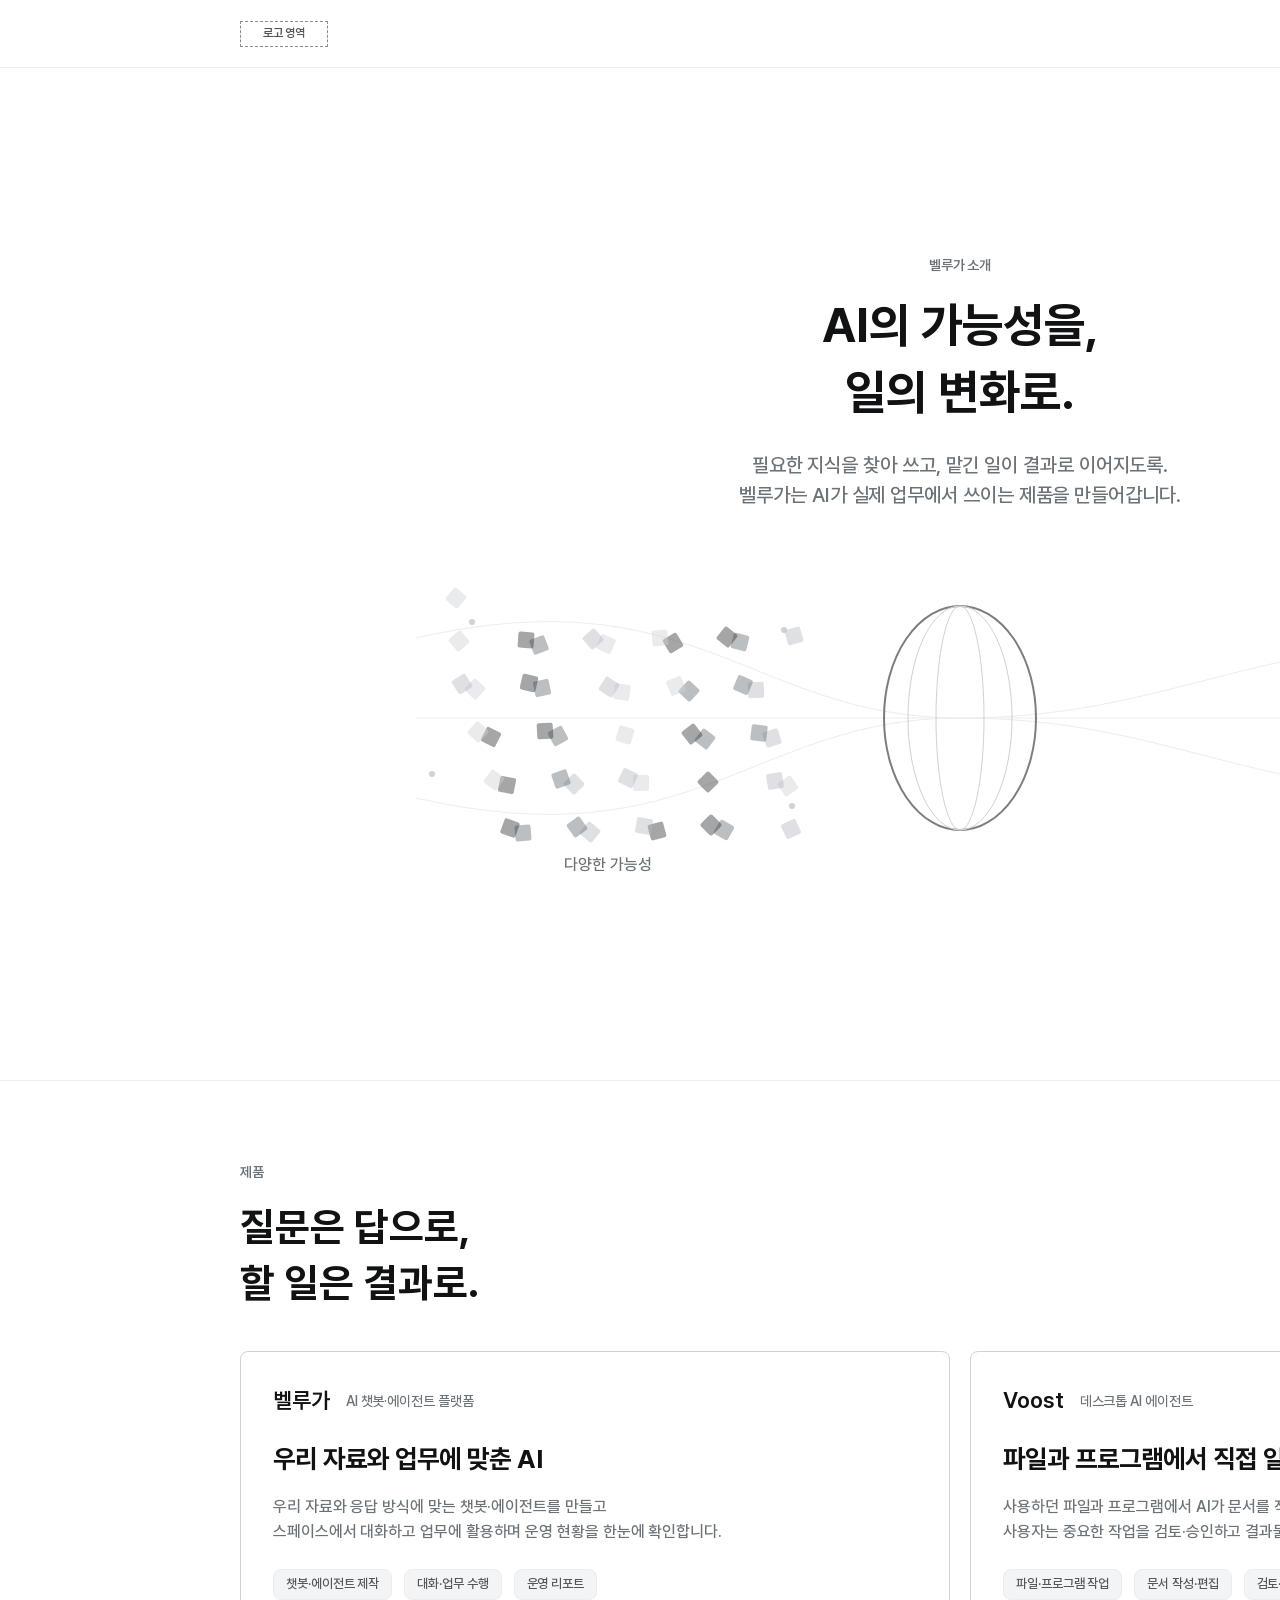
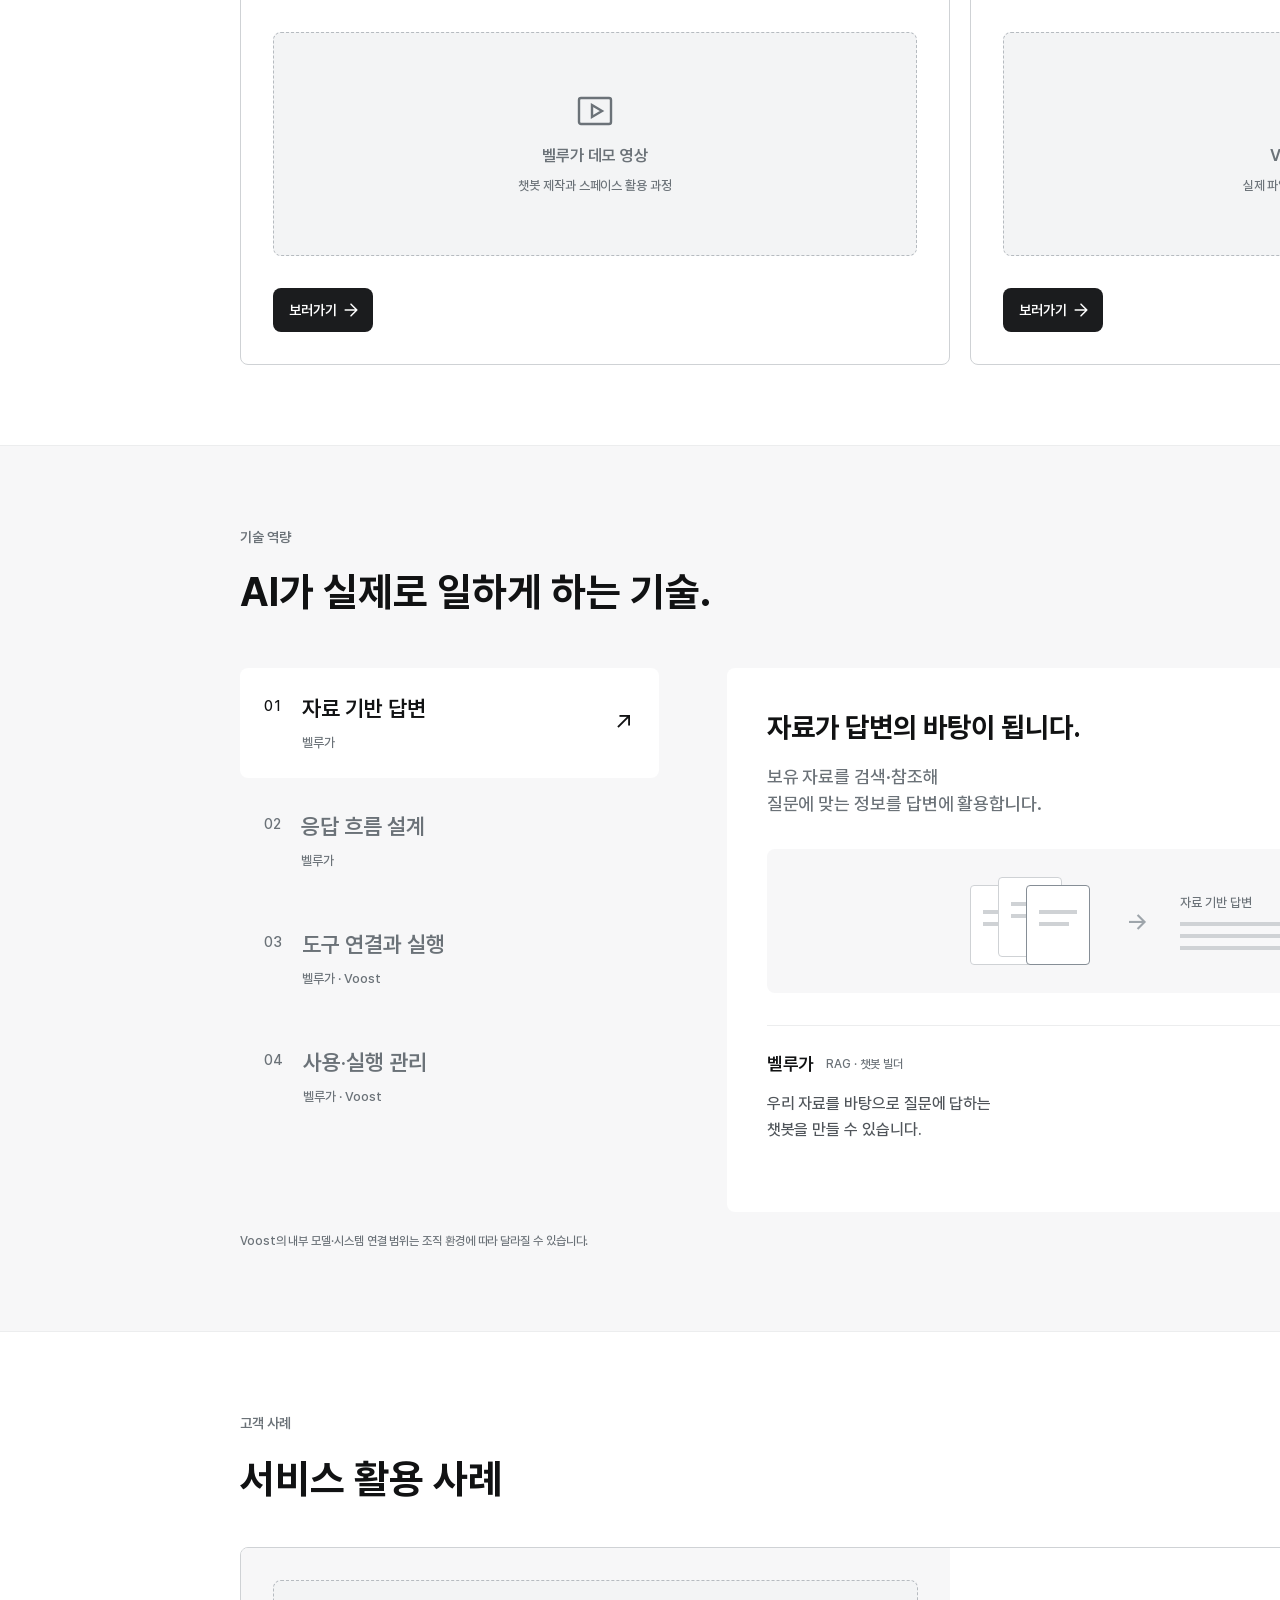
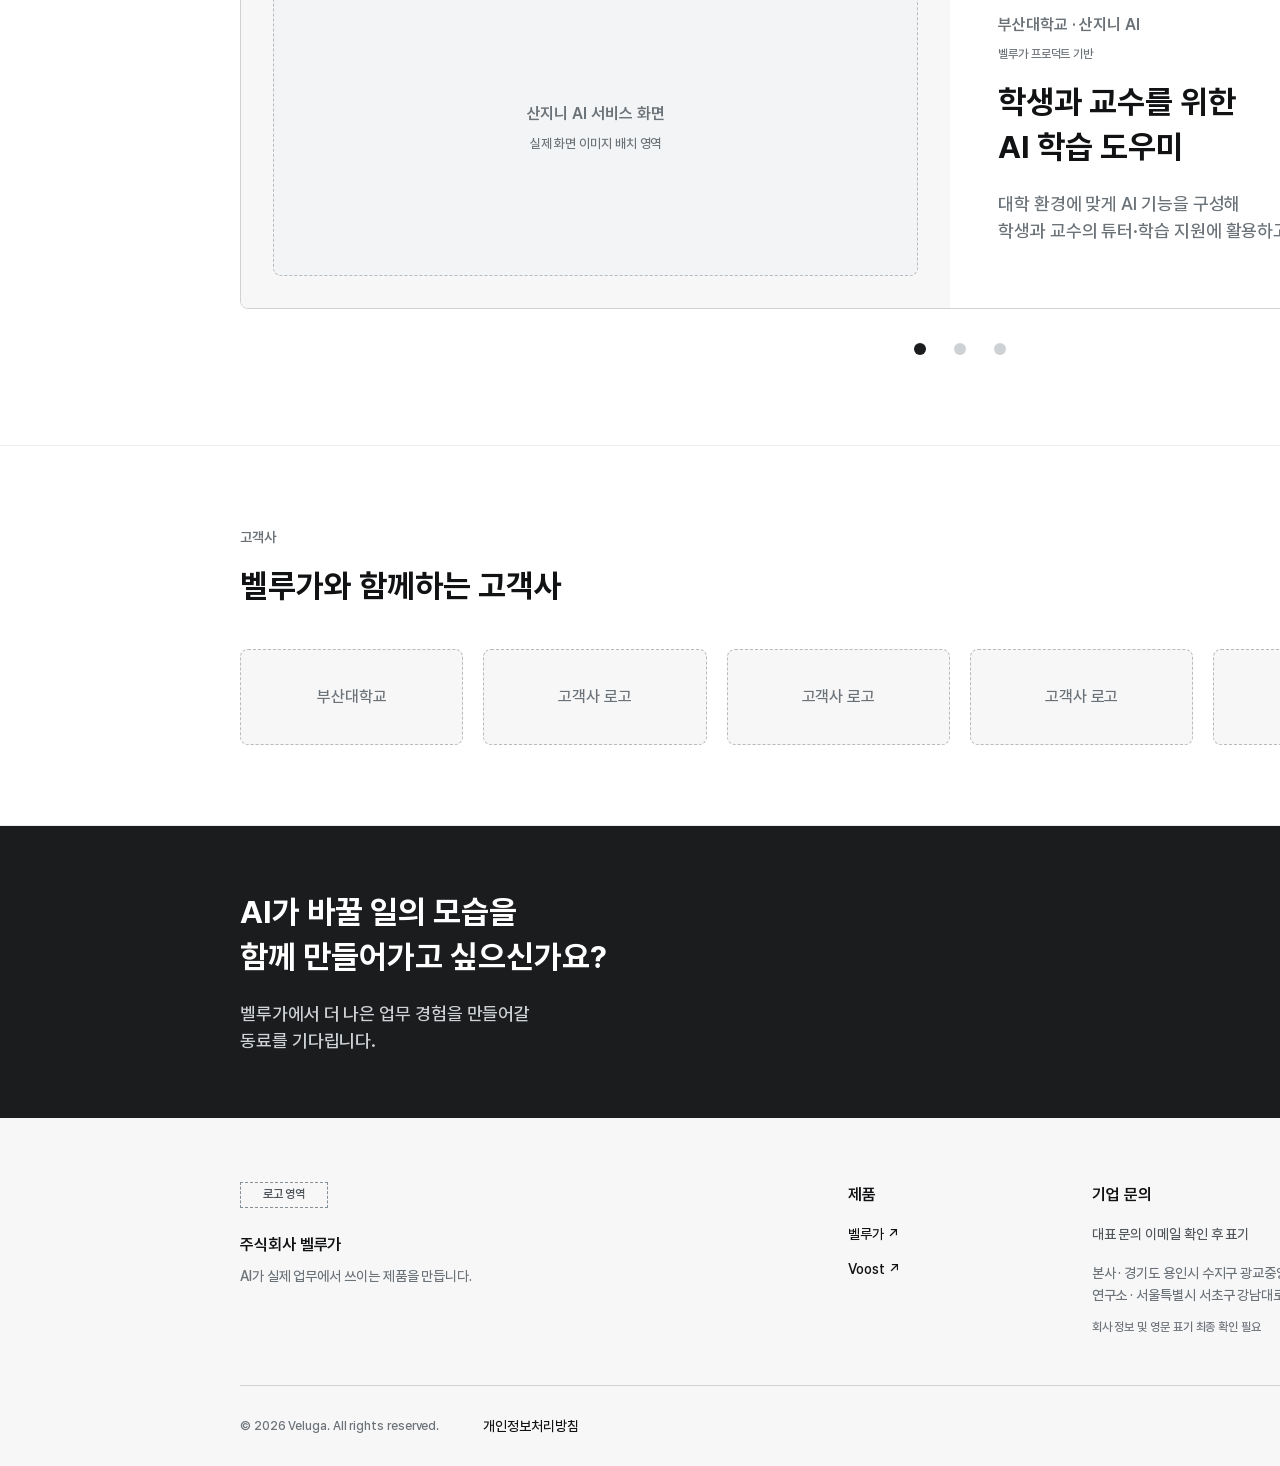
==== commit 9699e7b7: "fix(home): 제품 설명과 인재풀 안내 문구 개선" ====
--- a/wireframe/index.html
+++ b/wireframe/index.html
@@ -51,7 +51,7 @@
             <article class="product-card span6">
               <div class="product-name"><strong>벨루가</strong><span>AI 챗봇·에이전트 플랫폼</span></div>
               <h3>우리 자료와 업무에 맞춘 AI</h3>
-              <p>우리 자료와 응답 방식에 맞는 챗봇·에이전트를 만들고,<br>스페이스에서 활용하며 운영 현황을 한눈에 확인합니다.</p>
+              <p>우리 자료와 응답 방식에 맞는 챗봇·에이전트를 만들고<br>스페이스에서 대화하고 업무에 활용하며 운영 현황을 한눈에 확인합니다.</p>
               <div class="feature-list"><span>챗봇·에이전트 제작</span><span>대화·업무 수행</span><span>운영 리포트</span></div>
               <figure class="media-placeholder product-media" aria-label="벨루가 데모 영상 배치 영역"><svg viewBox="0 0 40 40" fill="none" aria-hidden="true"><rect x="4" y="7" width="32" height="26" rx="2"/><path d="m17 14 10 6-10 6V14Z"/></svg><strong>벨루가 데모 영상</strong><span>챗봇 제작과 스페이스 활용 과정</span></figure>
               <a class="ds-button" data-component="btn_icon" data-variant="neutral" data-figma-node="869:583" href="https://veluga.app/" target="_blank" rel="noopener noreferrer" aria-label="벨루가 보러가기">보러가기 <img src="public/assets/arrow-go.svg" width="20" height="20" alt=""></a>
@@ -59,7 +59,7 @@
             <article class="product-card span6">
               <div class="product-name"><strong>Voost</strong><span>데스크톱 AI 에이전트</span></div>
               <h3>파일과 프로그램에서 직접 일하는 AI</h3>
-              <p>사용하던 파일과 프로그램에서 문서 작성·편집을 수행합니다.<br>중요한 작업은 직접 검토·승인하고 결과물을 확인합니다.</p>
+              <p>사용하던 파일과 프로그램에서 AI가 문서를 작성·편집합니다.<br>사용자는 중요한 작업을 검토·승인하고 결과물을 확인합니다.</p>
               <div class="feature-list"><span>파일·프로그램 작업</span><span>문서 작성·편집</span><span>검토·승인</span></div>
               <a href="#execution" class="media-placeholder product-media media-link" aria-label="Voost 업무 시연 배치 영역, 기술 설명으로 이동"><svg viewBox="0 0 40 40" fill="none" aria-hidden="true"><rect x="4" y="7" width="32" height="26" rx="2"/><path d="m17 14 10 6-10 6V14Z"/></svg><strong>Voost 업무 시연</strong><span>실제 파일을 다루는 과정과 결과물</span></a>
               <a class="ds-button" data-component="btn_icon" data-variant="neutral" data-figma-node="869:583" href="https://veluga.ai/" target="_blank" rel="noopener noreferrer" aria-label="Voost 보러가기">보러가기 <img src="public/assets/arrow-go.svg" width="20" height="20" alt=""></a>
@@ -70,7 +70,7 @@
 
       <section class="section technology" id="technology" aria-labelledby="technology-title">
         <div class="container">
-          <div class="section-heading capability-heading"><div><p class="eyebrow">기술 역량</p><h2 id="technology-title">AI가 실제로 일하게 하는 기술.</h2></div><p>제품이 해결할 일에 맞춰,<br>필요한 기술을 연결하고 발전시킵니다.</p></div>
+          <div class="section-heading capability-heading"><div><p class="eyebrow">기술 역량</p><h2 id="technology-title">AI가 실제로 일하게 하는 기술.</h2></div><p>제품이 해결할 일에 맞춰<br>필요한 기술을 연결하고 발전시킵니다.</p></div>
           <div class="capability-explorer">
             <div class="capability-tabs" role="tablist" aria-label="기술 역량 살펴보기" aria-orientation="vertical">
               <button type="button" role="tab" id="tab-knowledge" aria-controls="capability-knowledge" aria-selected="true" tabindex="0"><span class="capability-tab-index">01</span><span><strong>자료 기반 답변</strong><small>벨루가</small></span><span class="capability-tab-arrow" aria-hidden="true">↗</span></button>
@@ -87,19 +87,19 @@
                 <div class="capability-applications"><article><div><strong>벨루가</strong><span>RAG · 챗봇 빌더</span></div><p>우리 자료를 바탕으로 질문에 답하는<br>챗봇을 만들 수 있습니다.</p></article></div>
               </div>
               <div class="capability-panel" role="tabpanel" id="capability-workflow" aria-labelledby="tab-workflow" tabindex="0" hidden>
-                <h3>질문에 따른 응답을 설계합니다.</h3><p class="capability-intro">에이전트 빌더에서 응답 흐름을 만들고,<br>챗봇에 적용해 질문에 맞게 답하도록 구성합니다.</p>
+                <h3>질문에 따른 응답을 설계합니다.</h3><p class="capability-intro">에이전트 빌더에서 응답 흐름을 만들고<br>챗봇에 적용해 질문에 맞게 답하도록 구성합니다.</p>
                 <div class="capability-visual workflow-visual" role="img" aria-label="질문에서 설정된 흐름을 따라 응답이 나뉘는 개념도"><span class="visual-node">질문</span><span class="capability-visual-arrow" aria-hidden="true">→</span><span class="visual-node is-emphasis">설정한 흐름</span><span class="visual-branch" aria-hidden="true"></span><div class="workflow-answers"><span class="visual-node">응답 A</span><span class="visual-node">응답 B</span></div></div>
                 <div class="capability-applications"><article><div><strong>벨루가</strong><span>에이전트 빌더</span></div><p>사용자가 정의한 워크플로우로<br>특정 질문의 응답 방식을 설정합니다.</p></article></div>
               </div>
               <div class="capability-panel" role="tabpanel" id="execution" aria-labelledby="tab-execution" tabindex="0" hidden>
-                <h3>도구를 통해 실제 작업을 수행합니다.</h3><p class="capability-intro">연결한 도구와 작업 환경을 활용해,<br>사용자가 요청한 일을 수행하도록 합니다.</p>
+                <h3>도구를 통해 실제 작업을 수행합니다.</h3><p class="capability-intro">연결한 도구와 작업 환경을 활용해<br>사용자가 요청한 일을 수행하도록 합니다.</p>
                 <div class="capability-visual execution-visual" role="img" aria-label="요청을 도구에서 수행하고 결과를 확인하는 개념도"><span class="visual-node">작업 요청</span><span class="capability-visual-arrow" aria-hidden="true">→</span><span class="visual-node is-emphasis">도구 · 프로그램</span><span class="capability-visual-arrow" aria-hidden="true">→</span><span class="visual-node">결과 확인</span></div>
-                <div class="capability-applications"><article><div><strong>벨루가</strong><span>스페이스 · MCP</span></div><p>스페이스에서 외부 도구를 연결해<br>대화와 업무에 활용합니다.</p></article><article><div><strong>Voost</strong><span>데스크톱 작업 실행</span></div><p>제공한 파일을 활용하고 프로그램을 다루며,<br>문서 작성·편집 등 요청한 작업을 수행합니다.</p></article></div>
+                <div class="capability-applications"><article><div><strong>벨루가</strong><span>스페이스 · MCP</span></div><p>스페이스에서 외부 도구를 연결해<br>대화와 업무에 활용합니다.</p></article><article><div><strong>Voost</strong><span>데스크톱 작업 실행</span></div><p>제공한 파일을 활용하고 프로그램을 다루며<br>문서 작성·편집 등 요청한 작업을 수행합니다.</p></article></div>
               </div>
               <div class="capability-panel" role="tabpanel" id="capability-operations" aria-labelledby="tab-operations" tabindex="0" hidden>
                 <h3>사용 현황과 실행 과정을 살핍니다.</h3><p class="capability-intro">각 제품의 역할에 맞춰<br>AI 사용 현황을 확인하고 실행을 관리합니다.</p>
                 <div class="capability-visual operations-visual" role="img" aria-label="사용 현황 리포트와 실행 이력을 보여주는 개념도"><div class="visual-report"><span class="visual-label">사용 현황</span><div><i></i><i></i><i></i><i></i><i></i></div></div><div class="visual-history"><span class="visual-label">실행 이력</span><i></i><i></i><i></i></div></div>
-                <div class="capability-applications"><article><div><strong>벨루가</strong><span>애널리틱스</span></div><p>접속자·메시지·주요 키워드·미답변 질문을<br>통합 리포트로 확인합니다.</p></article><article><div><strong>Voost</strong><span>권한 · 승인 · 이력 관리</span></div><p>모델·도구·사용자 권한을 설정하고,<br>실행·승인 이력을 관리합니다.</p></article></div>
+                <div class="capability-applications"><article><div><strong>벨루가</strong><span>애널리틱스</span></div><p>접속자·메시지·주요 키워드·미답변 질문을<br>통합 리포트로 확인합니다.</p></article><article><div><strong>Voost</strong><span>권한 · 승인 · 이력 관리</span></div><p>모델·도구·사용자 권한을 설정하고<br>실행·승인 이력을 관리합니다.</p></article></div>
               </div>
             </div>
           </div>
@@ -113,7 +113,7 @@
           <div class="case-slides" aria-live="polite">
           <article class="case-feature grid align-center" id="case-slide-1" data-case-slide role="group" aria-roledescription="슬라이드" aria-label="1 / 3 · 부산대학교 산지니 AI">
             <figure class="span6 case-screen"><div class="media-placeholder"><strong>산지니 AI 서비스 화면</strong><span>실제 화면 이미지 배치 영역</span></div></figure>
-            <div class="span6 case-summary"><p class="case-customer">부산대학교 · 산지니 AI</p><span class="case-product">벨루가 프로덕트 기반</span><h3>학생과 교수를 위한<br>AI 학습 도우미</h3><p class="case-description">대학 환경에 맞게 AI 기능을 구성해,<br>학생과 교수의 튜터·학습 지원에 활용하고 있습니다.</p></div>
+            <div class="span6 case-summary"><p class="case-customer">부산대학교 · 산지니 AI</p><span class="case-product">벨루가 프로덕트 기반</span><h3>학생과 교수를 위한<br>AI 학습 도우미</h3><p class="case-description">대학 환경에 맞게 AI 기능을 구성해<br>학생과 교수의 튜터·학습 지원에 활용하고 있습니다.</p></div>
           </article>
           <article class="case-feature grid align-center" id="case-slide-2" data-case-slide role="group" aria-roledescription="슬라이드" aria-label="2 / 3 · 추가 사례 배치 영역" hidden>
             <figure class="span6 case-screen"><div class="media-placeholder"><strong>서비스 화면 배치 영역</strong></div></figure>
@@ -142,7 +142,7 @@
     <footer class="footer"><div class="container"><div class="grid footer-main"><div class="span5"><div class="logo-placeholder">로고 영역</div><p class="company-name">주식회사 벨루가</p><p>AI가 실제 업무에서 쓰이는 제품을 만듭니다.</p></div><div class="span2"><h3>제품</h3><a href="https://veluga.app/" target="_blank" rel="noopener noreferrer">벨루가 ↗</a><a href="https://veluga.ai/" target="_blank" rel="noopener noreferrer">Voost ↗</a></div><div class="span5 footer-contact"><h3>기업 문의</h3><span class="unconfirmed">대표 문의 이메일 확인 후 표기</span><p>본사 · 경기도 용인시 수지구 광교중앙로 338<br>연구소 · 서울특별시 서초구 강남대로 53길, 8, 803</p><span class="footer-note">회사 정보 및 영문 표기 최종 확인 필요</span></div></div><div class="footer-bottom"><span>© 2026 Veluga. All rights reserved.</span><button type="button" class="ds-button" data-component="btn_line" data-variant="ghost" data-size="32" data-figma-node="869:490" data-notice="기업 사이트와 인재풀에 적용되는 개인정보처리방침을 연결할 영역입니다.">개인정보처리방침</button><a href="#top">맨 위로 ↑</a></div></div></footer>
     <div id="layout-grid" aria-hidden="true"><div class="container grid"><i></i><i></i><i></i><i></i><i></i><i></i><i></i><i></i><i></i><i></i><i></i><i></i></div></div>
   </div>
-  <dialog id="talent-dialog"><div class="dialog-heading"><div><p class="eyebrow">연결 화면 미리보기</p><h2>인재풀 등록</h2></div><button type="button" id="talent-close" class="ds-button" data-component="icon_btn" data-figma-node="869:596" aria-label="닫기"><svg viewBox="0 0 24 24" fill="none" aria-hidden="true"><path d="m6 6 12 12M18 6 6 18" stroke-width="1.8" stroke-linecap="round"/></svg></button></div><p>관심 있는 분야와 경험을 남기는 폼으로 연결됩니다.<br>아래는 화면 구성 예시이며 정보를 전송하지 않습니다.</p><form id="talent-form"><label>이름<input name="name" autocomplete="off" placeholder="이름을 입력해 주세요"></label><label>이메일<input name="email" type="email" autocomplete="off" placeholder="연락받을 이메일을 입력해 주세요"></label><label>관심 분야<input name="interest" autocomplete="off" placeholder="관심 있는 직무나 분야"></label><label>경력·포트폴리오 링크 <span>(선택)</span><input name="portfolio" type="url" placeholder="https://"></label><div class="form-note">개인정보 수집·이용 안내와 동의 영역<br>운영 방식 확정 후 구성합니다.</div><button type="submit" class="ds-button" data-component="btn_solid" data-variant="neutral" data-size="48" data-figma-node="869:367" disabled>등록 기능 연결 예정</button></form></dialog>
+  <dialog id="talent-dialog"><div class="dialog-heading"><div><p class="eyebrow">연결 화면 미리보기</p><h2>인재풀 등록</h2></div><button type="button" id="talent-close" class="ds-button" data-component="icon_btn" data-figma-node="869:596" aria-label="닫기"><svg viewBox="0 0 24 24" fill="none" aria-hidden="true"><path d="m6 6 12 12M18 6 6 18" stroke-width="1.8" stroke-linecap="round"/></svg></button></div><p>인재풀 등록 화면의 예시입니다.<br>정보를 입력해도 전송되거나 등록되지 않습니다.</p><form id="talent-form"><label>이름<input name="name" autocomplete="off" placeholder="이름을 입력해 주세요"></label><label>이메일<input name="email" type="email" autocomplete="off" placeholder="연락받을 이메일을 입력해 주세요"></label><label>관심 분야<input name="interest" autocomplete="off" placeholder="관심 있는 직무나 분야"></label><label>경력·포트폴리오 링크 <span>(선택)</span><input name="portfolio" type="url" placeholder="https://"></label><div class="form-note">개인정보 수집·이용 안내와 동의 영역<br>운영 방식 확정 후 구성합니다.</div><button type="submit" class="ds-button" data-component="btn_solid" data-variant="neutral" data-size="48" data-figma-node="869:367" disabled>등록 기능 연결 예정</button></form></dialog>
   <div id="notice" role="status" aria-live="polite" hidden></div>
   <script src="wireframe.js"></script>
 </body>
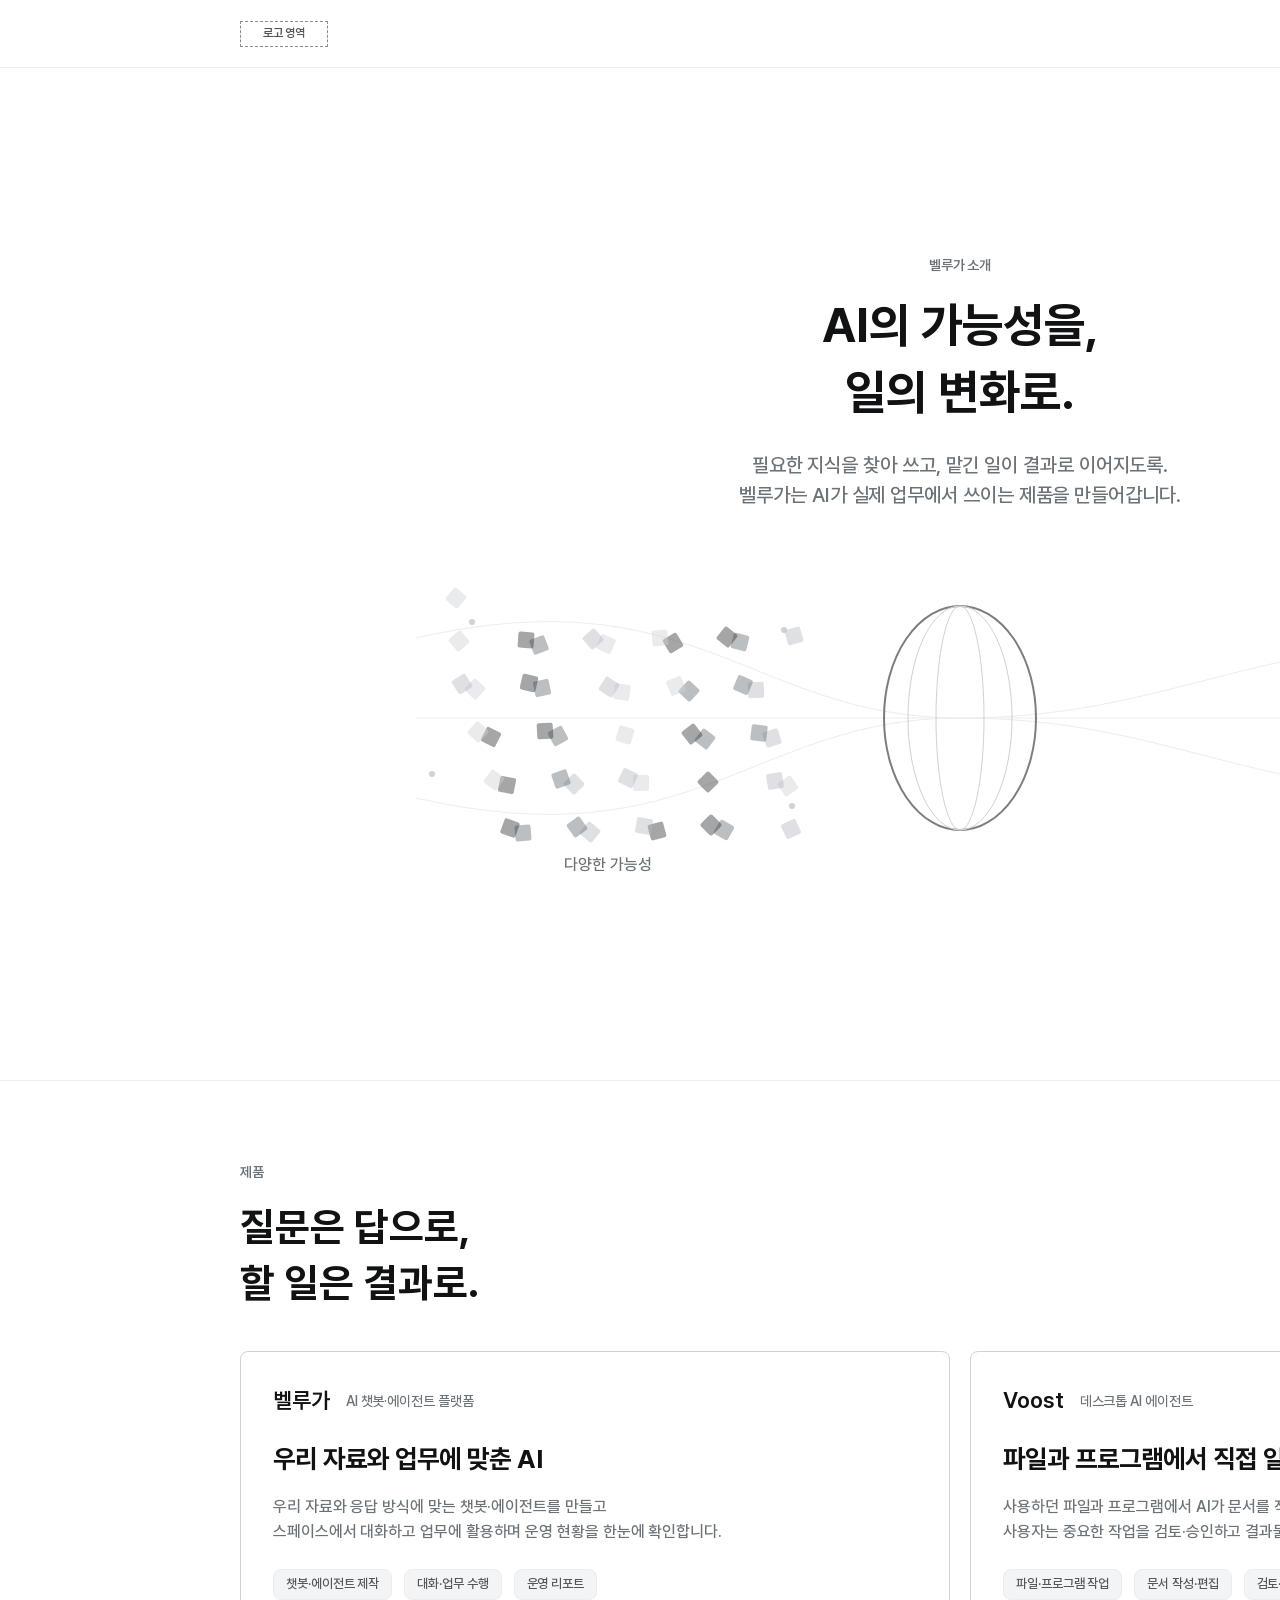
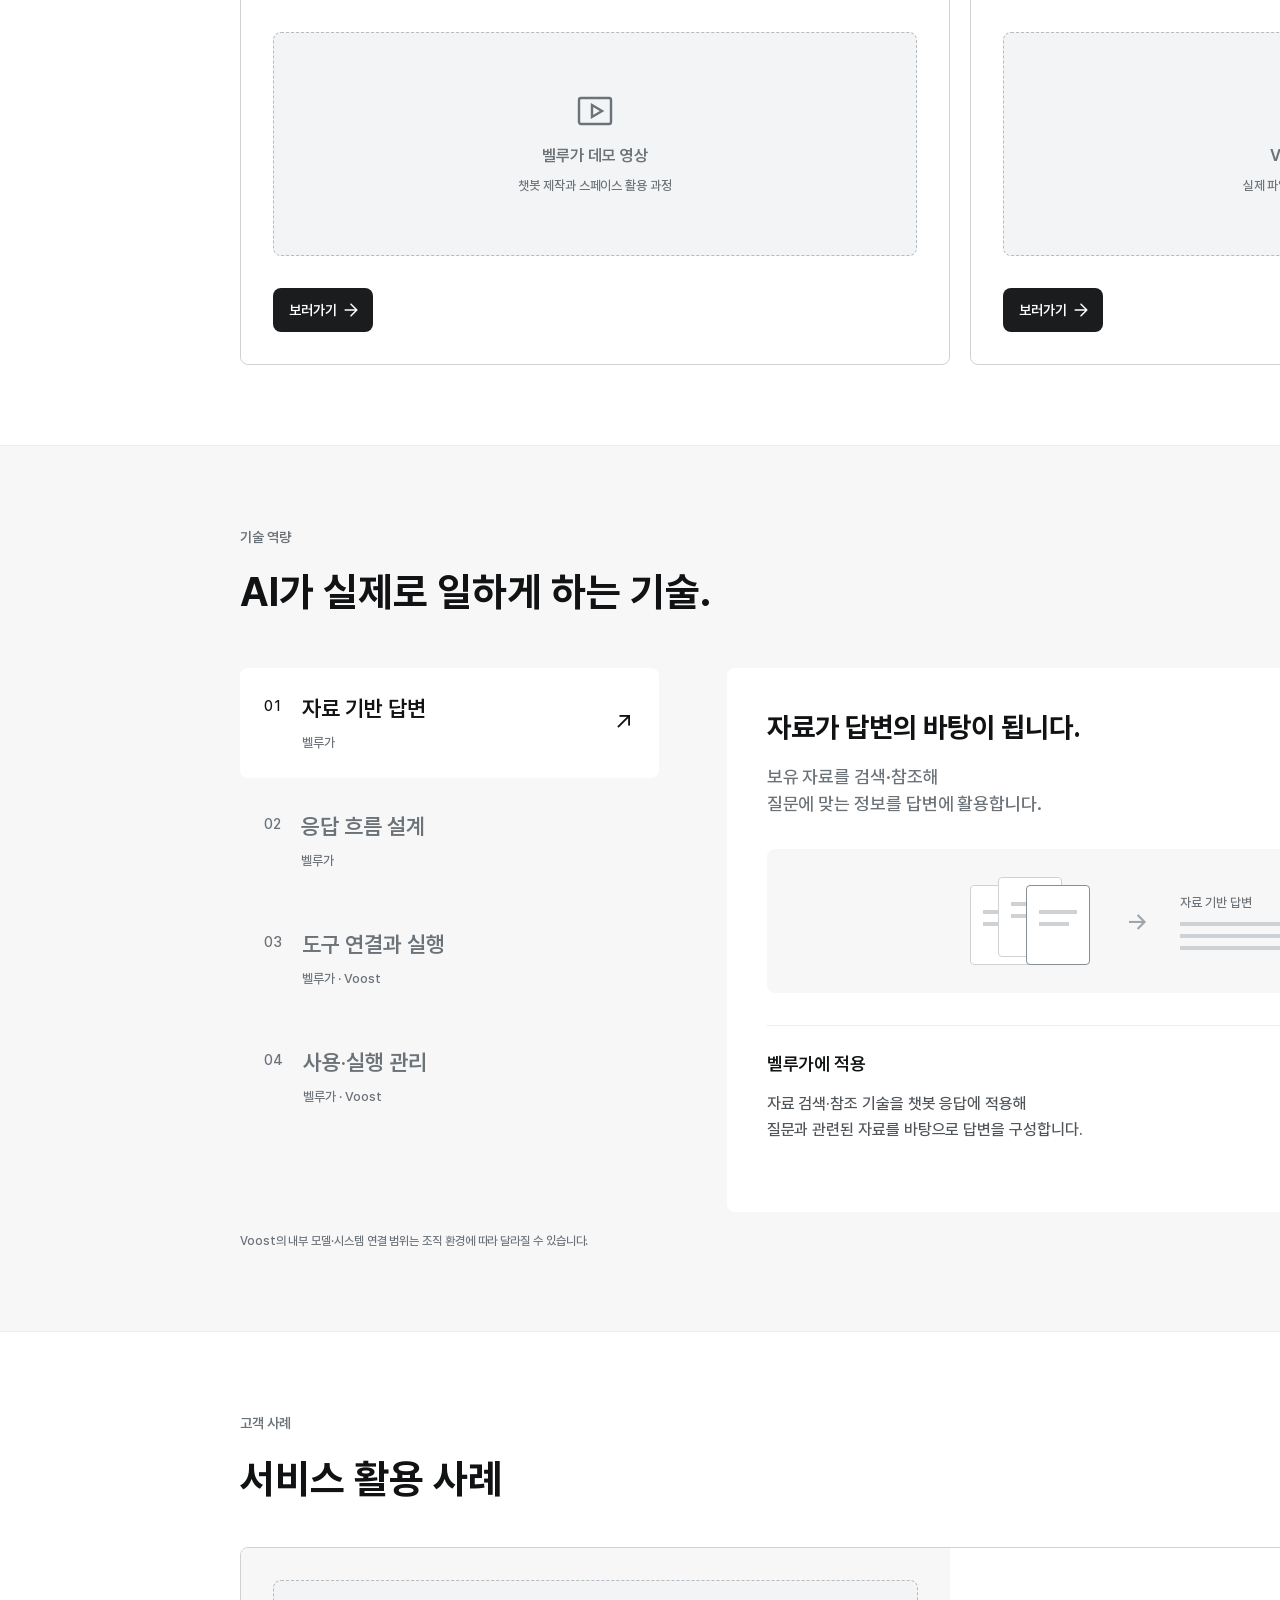
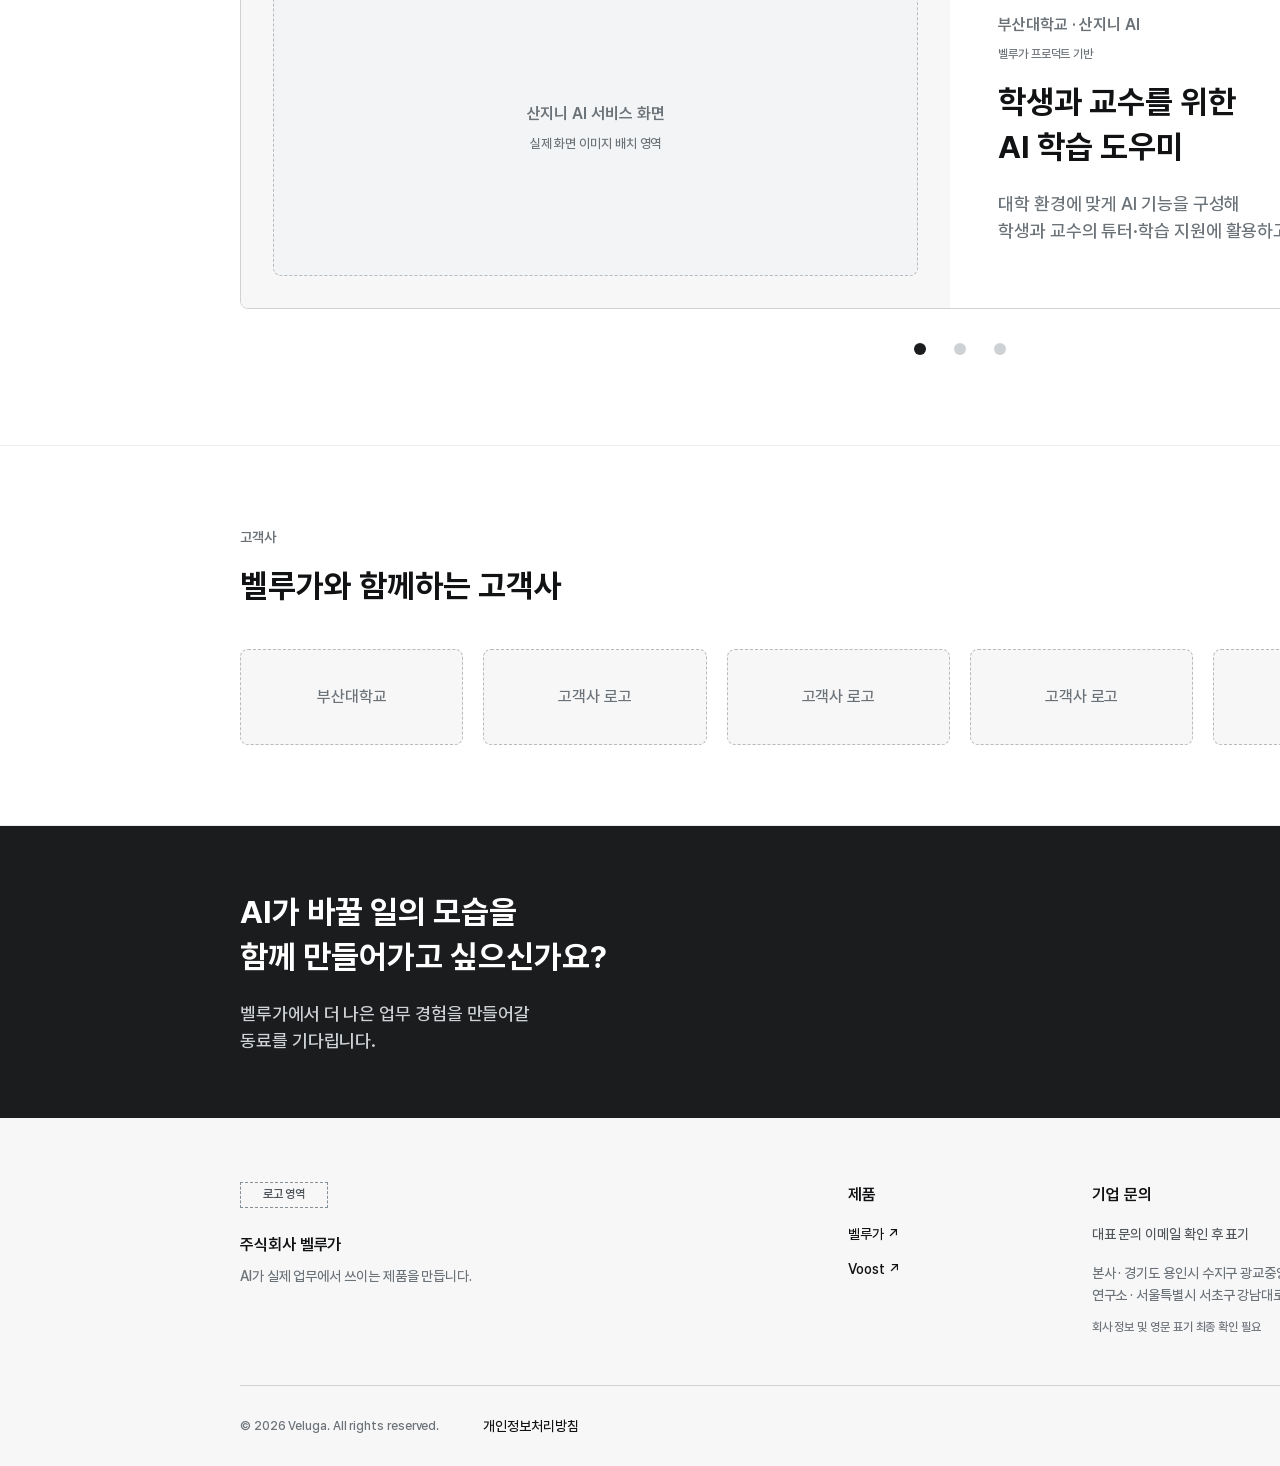
==== commit 2e3e21cd: "feat(home): 기술 적용 문구 개선 및 이용가이드 메뉴 추가" ====
--- a/wireframe/index.html
+++ b/wireframe/index.html
@@ -14,7 +14,7 @@
       <div class="container gnb-inner">
         <div class="logo-placeholder">로고 영역</div>
         <nav aria-label="주요 메뉴">
-          <span class="gnb-menu-label">제품</span><span class="gnb-menu-label">채용</span>
+          <span class="gnb-menu-label">제품</span><span class="gnb-menu-label">이용가이드</span><span class="gnb-menu-label">채용</span>
         </nav>
         <button class="language ds-button" data-component="btn_line" data-variant="ghost" data-size="40" data-figma-node="869:494" type="button" data-notice="언어 선택 영역입니다. 현재 와이어프레임은 한국어로 작성되었습니다." aria-label="언어 선택, 현재 한국어">
           <svg class="icon16" viewBox="0 0 16 16" fill="none" aria-hidden="true"><circle cx="8" cy="8" r="6.25"/><ellipse cx="8" cy="8" rx="2.5" ry="6.25"/><path d="M2 8h12"/></svg>한국어
@@ -46,7 +46,7 @@
 
       <section class="section products" id="products" aria-labelledby="products-title">
         <div class="container">
-          <div class="section-heading"><div><p class="eyebrow">제품</p><h2 id="products-title">질문은 답으로,<br>할 일은 결과로.</h2></div><p>조직에 맞는 AI를 만드는 플랫폼과<br>내 컴퓨터에서 업무를 수행하는 에이전트.</p></div>
+          <div class="section-heading"><div><p class="eyebrow">제품</p><h2 id="products-title">질문은 답으로,<br>할 일은 결과로.</h2></div><p>AI를 업무에 활용하는 두 가지 방법,<br>벨루가와 Voost를 소개합니다.</p></div>
           <div class="grid">
             <article class="product-card span6">
               <div class="product-name"><strong>벨루가</strong><span>AI 챗봇·에이전트 플랫폼</span></div>
@@ -84,22 +84,22 @@
                 <div class="capability-visual knowledge-visual" role="img" aria-label="여러 자료를 참조해 답변을 구성하는 개념도">
                   <div class="knowledge-pages"><span></span><span></span><span></span></div><span class="capability-visual-arrow" aria-hidden="true">→</span><div class="knowledge-answer"><span class="visual-label">자료 기반 답변</span><i></i><i></i><i></i></div>
                 </div>
-                <div class="capability-applications"><article><div><strong>벨루가</strong><span>RAG · 챗봇 빌더</span></div><p>우리 자료를 바탕으로 질문에 답하는<br>챗봇을 만들 수 있습니다.</p></article></div>
+                <div class="capability-applications"><article><div><strong>벨루가에 적용</strong></div><p>자료 검색·참조 기술을 챗봇 응답에 적용해<br>질문과 관련된 자료를 바탕으로 답변을 구성합니다.</p></article></div>
               </div>
               <div class="capability-panel" role="tabpanel" id="capability-workflow" aria-labelledby="tab-workflow" tabindex="0" hidden>
                 <h3>질문에 따른 응답을 설계합니다.</h3><p class="capability-intro">에이전트 빌더에서 응답 흐름을 만들고<br>챗봇에 적용해 질문에 맞게 답하도록 구성합니다.</p>
                 <div class="capability-visual workflow-visual" role="img" aria-label="질문에서 설정된 흐름을 따라 응답이 나뉘는 개념도"><span class="visual-node">질문</span><span class="capability-visual-arrow" aria-hidden="true">→</span><span class="visual-node is-emphasis">설정한 흐름</span><span class="visual-branch" aria-hidden="true"></span><div class="workflow-answers"><span class="visual-node">응답 A</span><span class="visual-node">응답 B</span></div></div>
-                <div class="capability-applications"><article><div><strong>벨루가</strong><span>에이전트 빌더</span></div><p>사용자가 정의한 워크플로우로<br>특정 질문의 응답 방식을 설정합니다.</p></article></div>
+                <div class="capability-applications"><article><div><strong>벨루가에 적용</strong></div><p>설정한 응답 흐름을 챗봇에 적용해<br>질문에 따라 정해 둔 방식으로 답변을 구성합니다.</p></article></div>
               </div>
               <div class="capability-panel" role="tabpanel" id="execution" aria-labelledby="tab-execution" tabindex="0" hidden>
                 <h3>도구를 통해 실제 작업을 수행합니다.</h3><p class="capability-intro">연결한 도구와 작업 환경을 활용해<br>사용자가 요청한 일을 수행하도록 합니다.</p>
                 <div class="capability-visual execution-visual" role="img" aria-label="요청을 도구에서 수행하고 결과를 확인하는 개념도"><span class="visual-node">작업 요청</span><span class="capability-visual-arrow" aria-hidden="true">→</span><span class="visual-node is-emphasis">도구 · 프로그램</span><span class="capability-visual-arrow" aria-hidden="true">→</span><span class="visual-node">결과 확인</span></div>
-                <div class="capability-applications"><article><div><strong>벨루가</strong><span>스페이스 · MCP</span></div><p>스페이스에서 외부 도구를 연결해<br>대화와 업무에 활용합니다.</p></article><article><div><strong>Voost</strong><span>데스크톱 작업 실행</span></div><p>제공한 파일을 활용하고 프로그램을 다루며<br>문서 작성·편집 등 요청한 작업을 수행합니다.</p></article></div>
+                <div class="capability-applications"><article><div><strong>벨루가에 적용</strong></div><p>스페이스의 대화와 외부 도구를 연결해<br>요청한 업무를 도구로 수행하도록 구성합니다.</p></article><article><div><strong>Voost에 적용</strong></div><p>사용자의 요청을 파일·프로그램 작업으로 연결해<br>문서를 작성·편집하고 결과물을 만듭니다.</p></article></div>
               </div>
               <div class="capability-panel" role="tabpanel" id="capability-operations" aria-labelledby="tab-operations" tabindex="0" hidden>
                 <h3>사용 현황과 실행 과정을 살핍니다.</h3><p class="capability-intro">각 제품의 역할에 맞춰<br>AI 사용 현황을 확인하고 실행을 관리합니다.</p>
                 <div class="capability-visual operations-visual" role="img" aria-label="사용 현황 리포트와 실행 이력을 보여주는 개념도"><div class="visual-report"><span class="visual-label">사용 현황</span><div><i></i><i></i><i></i><i></i><i></i></div></div><div class="visual-history"><span class="visual-label">실행 이력</span><i></i><i></i><i></i></div></div>
-                <div class="capability-applications"><article><div><strong>벨루가</strong><span>애널리틱스</span></div><p>접속자·메시지·주요 키워드·미답변 질문을<br>통합 리포트로 확인합니다.</p></article><article><div><strong>Voost</strong><span>권한 · 승인 · 이력 관리</span></div><p>모델·도구·사용자 권한을 설정하고<br>실행·승인 이력을 관리합니다.</p></article></div>
+                <div class="capability-applications"><article><div><strong>벨루가에 적용</strong></div><p>접속자·메시지·주요 키워드·미답변 질문을 모아<br>사용 현황을 살피는 통합 리포트로 제공합니다.</p></article><article><div><strong>Voost에 적용</strong></div><p>권한 설정과 실행·승인 기록을 함께 관리해<br>조직 기준에 맞춰 AI 작업을 운영하도록 합니다.</p></article></div>
               </div>
             </div>
           </div>
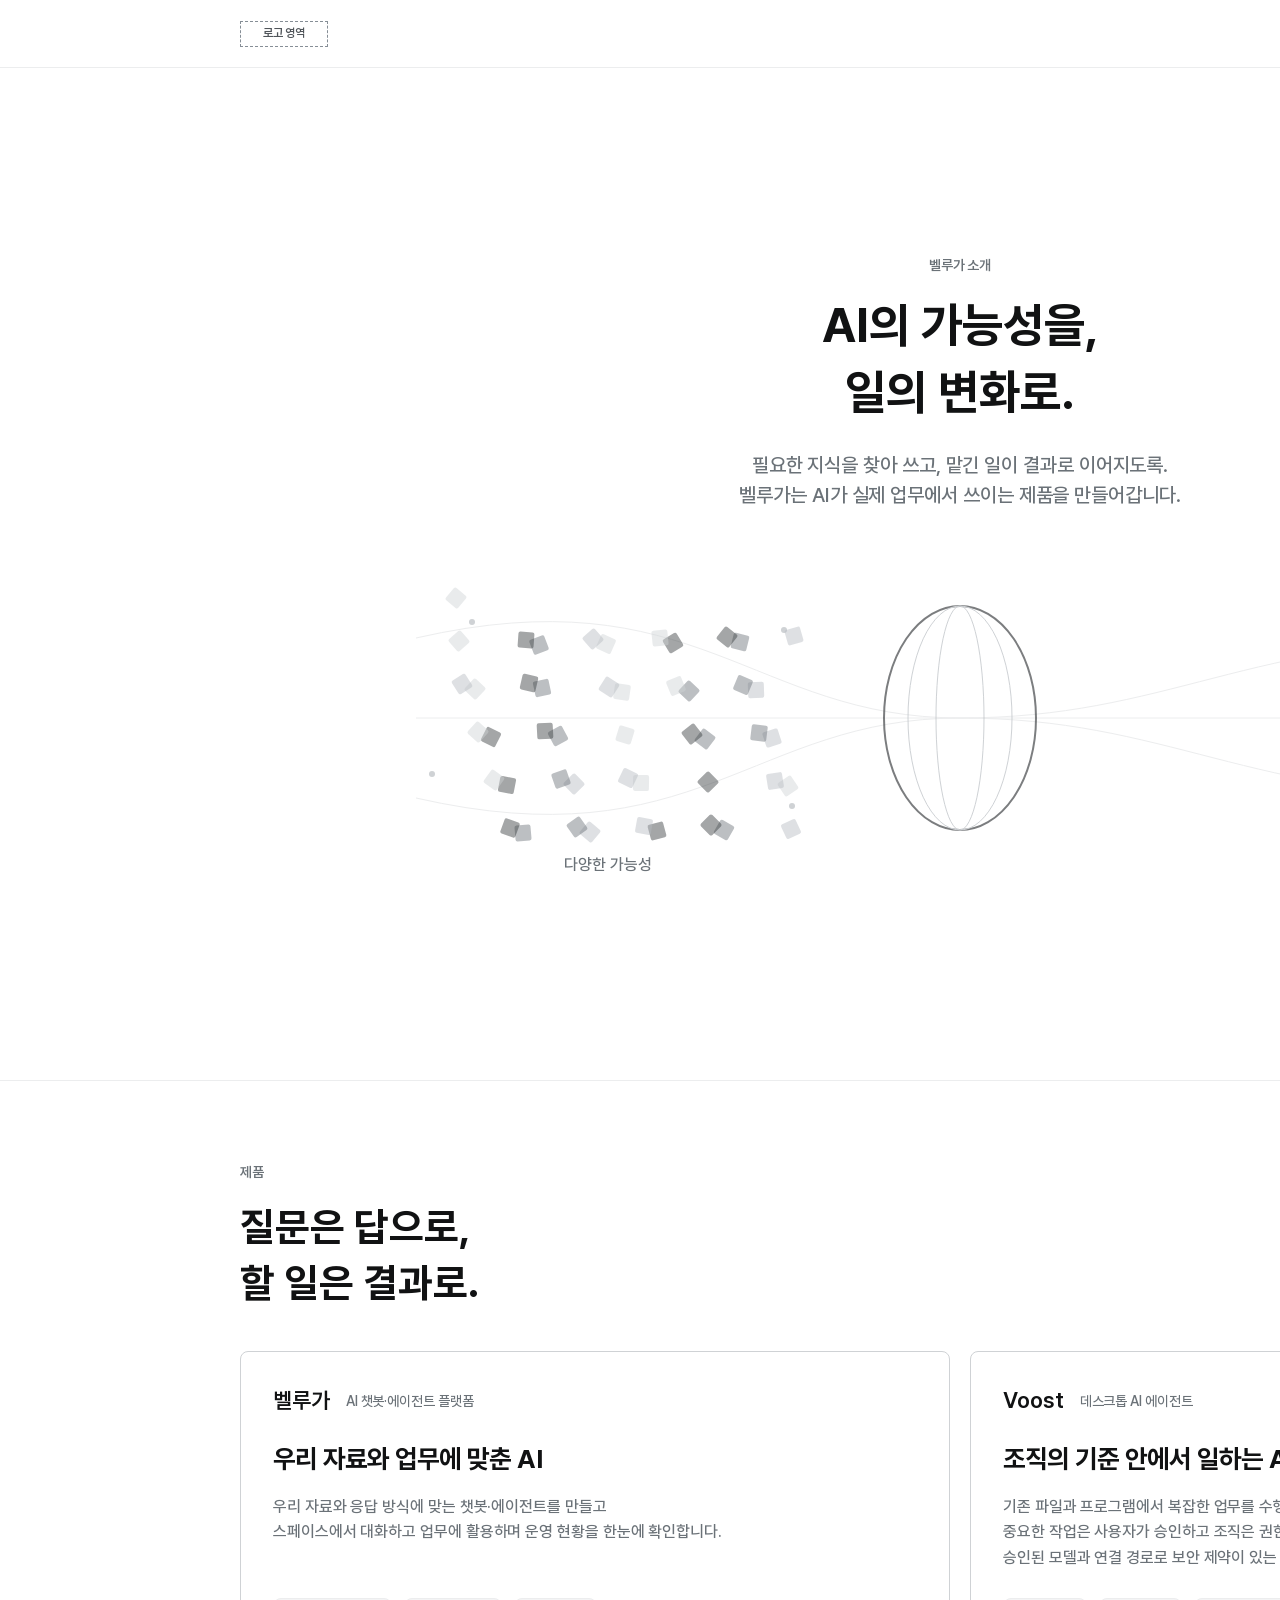
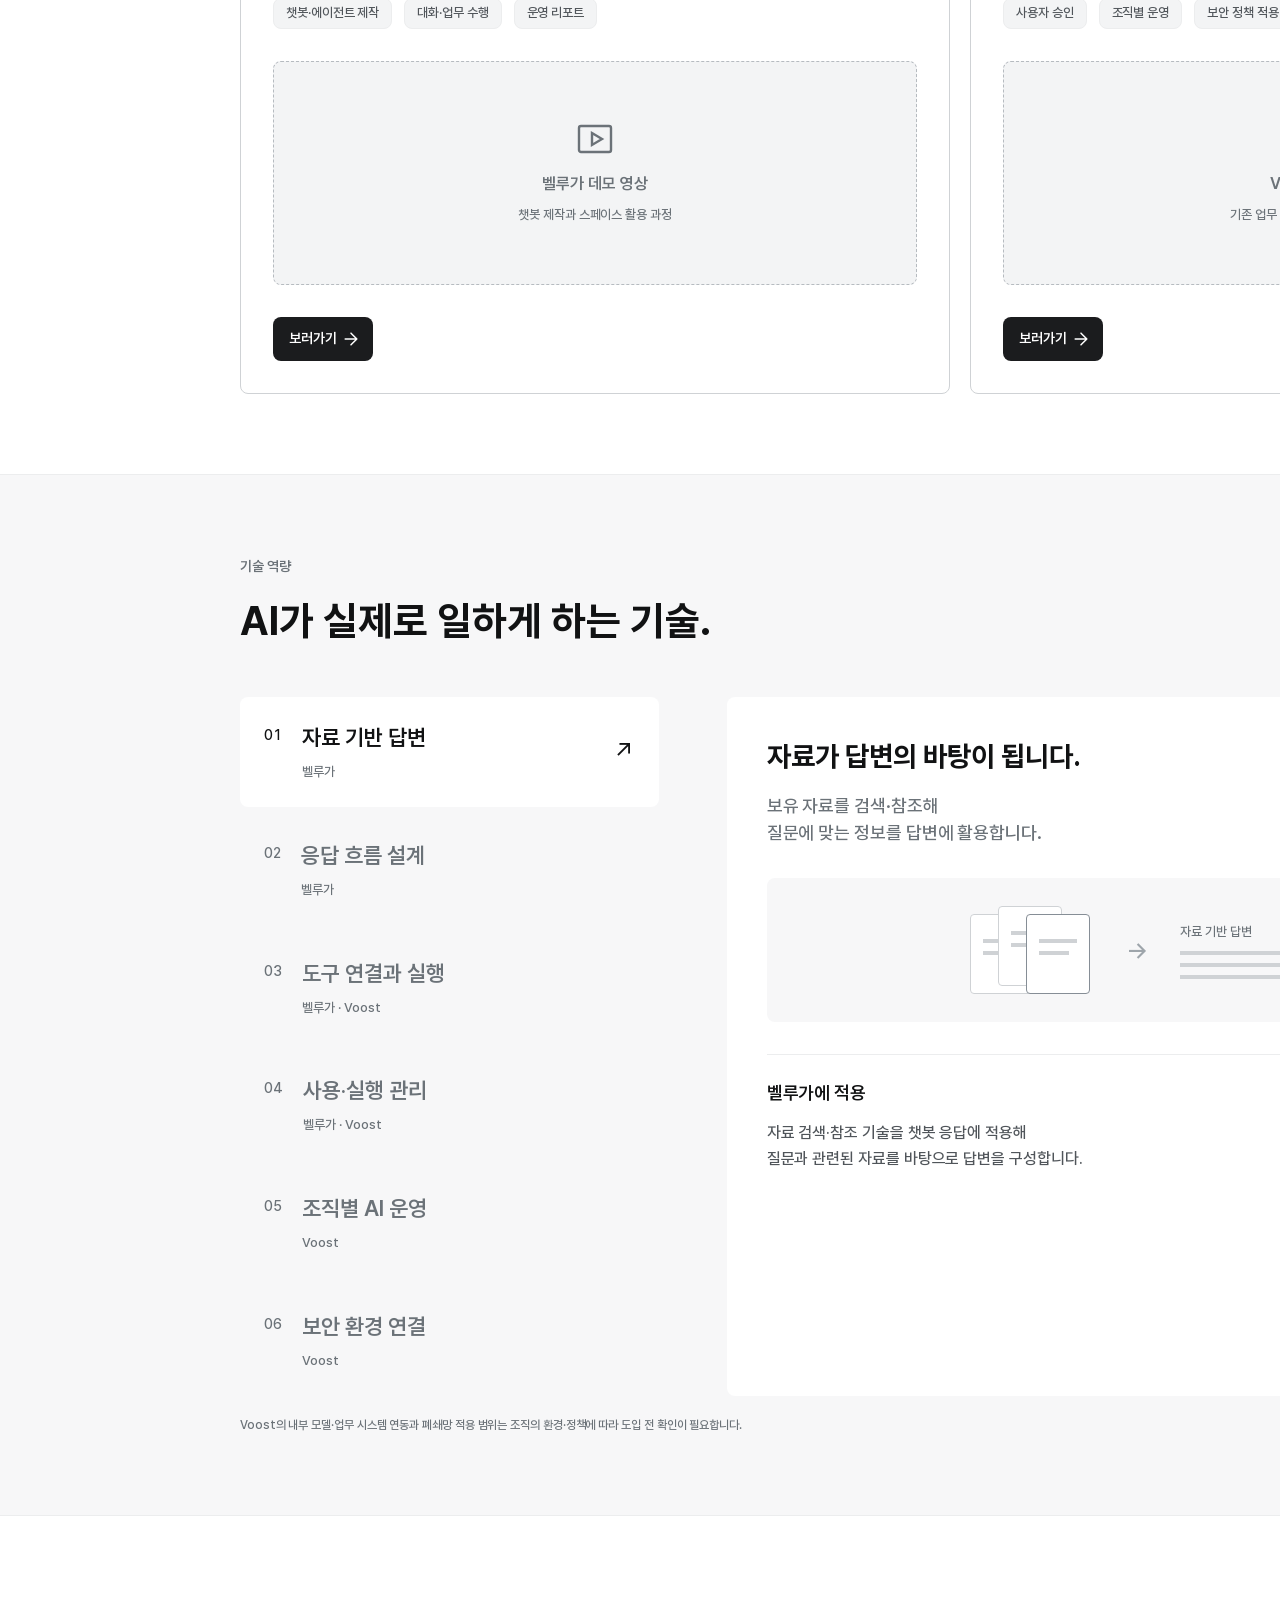
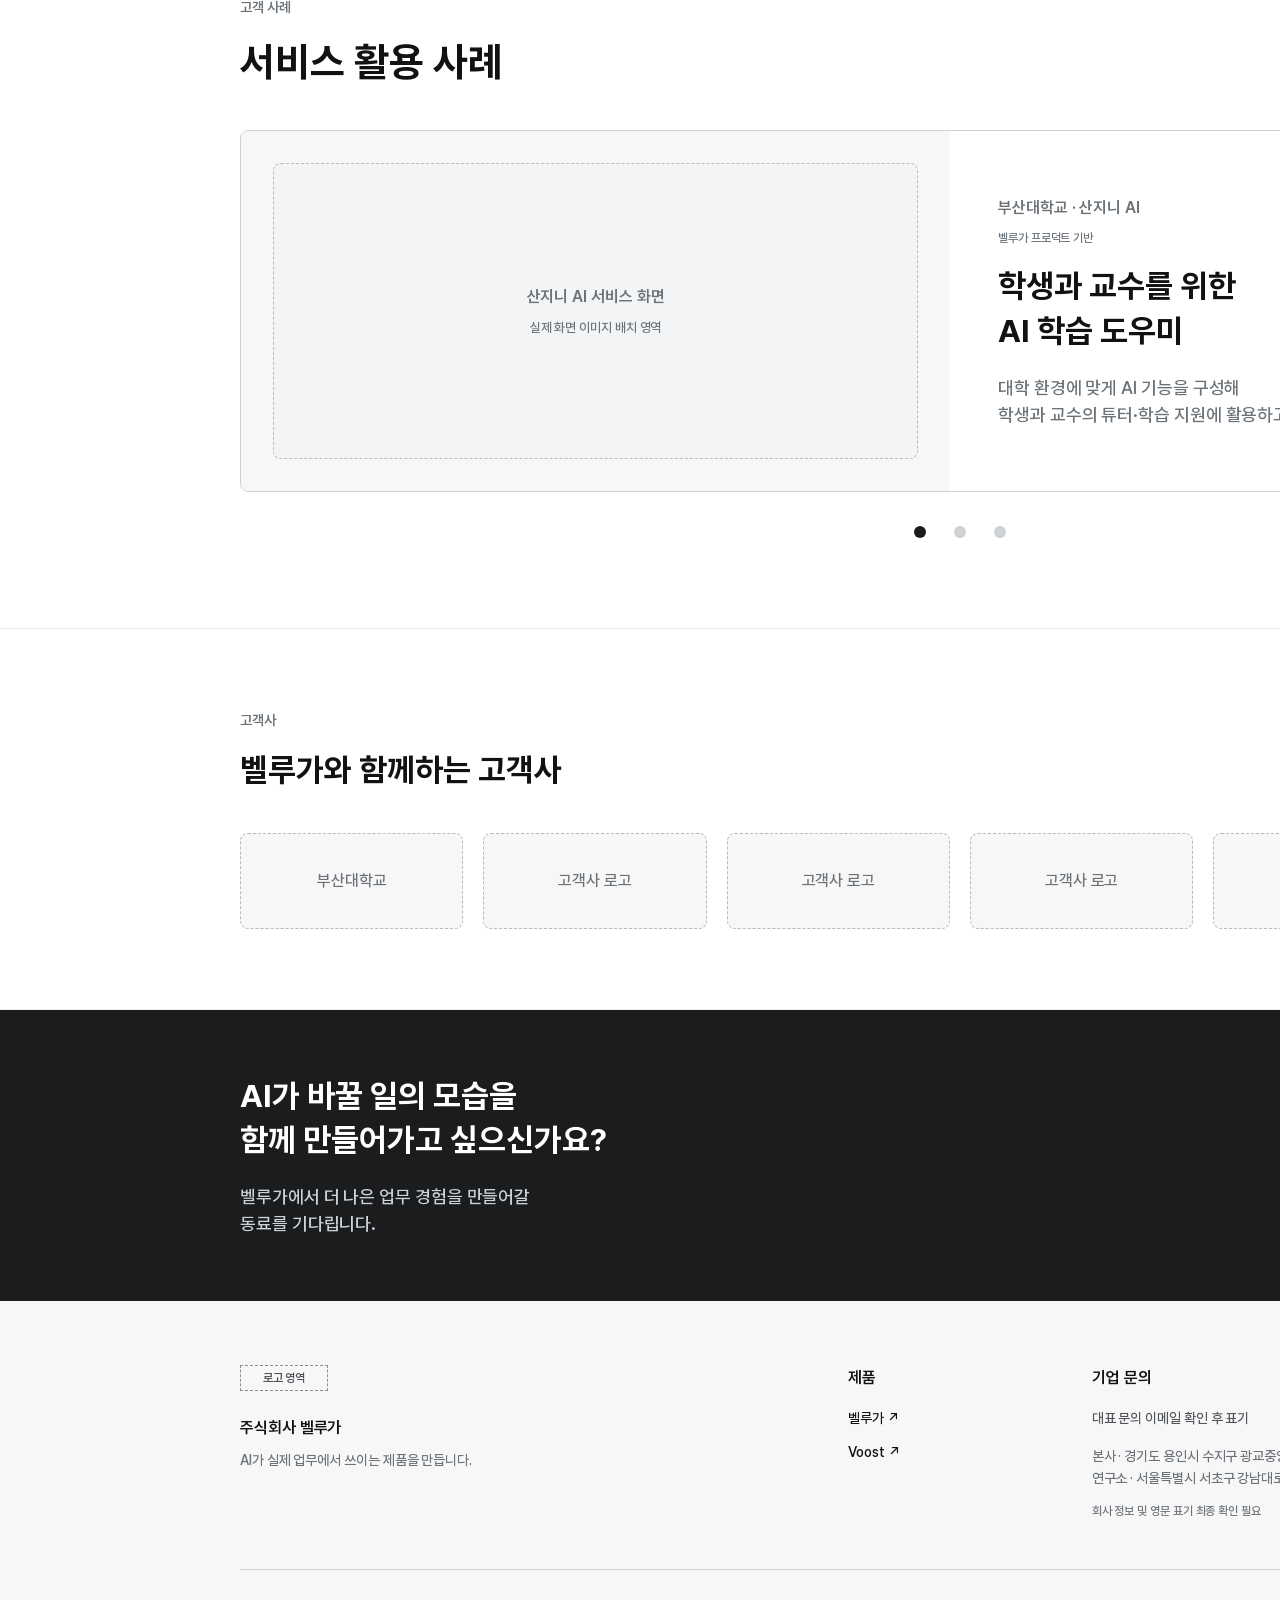
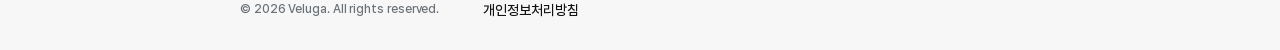
==== commit 1ab0fb1f: "feat(home): Voost 조직 운영과 보안 환경 차별점 보강" ====
--- a/wireframe/index.html
+++ b/wireframe/index.html
@@ -58,10 +58,10 @@
             </article>
             <article class="product-card span6">
               <div class="product-name"><strong>Voost</strong><span>데스크톱 AI 에이전트</span></div>
-              <h3>파일과 프로그램에서 직접 일하는 AI</h3>
-              <p>사용하던 파일과 프로그램에서 AI가 문서를 작성·편집합니다.<br>사용자는 중요한 작업을 검토·승인하고 결과물을 확인합니다.</p>
-              <div class="feature-list"><span>파일·프로그램 작업</span><span>문서 작성·편집</span><span>검토·승인</span></div>
-              <a href="#execution" class="media-placeholder product-media media-link" aria-label="Voost 업무 시연 배치 영역, 기술 설명으로 이동"><svg viewBox="0 0 40 40" fill="none" aria-hidden="true"><rect x="4" y="7" width="32" height="26" rx="2"/><path d="m17 14 10 6-10 6V14Z"/></svg><strong>Voost 업무 시연</strong><span>실제 파일을 다루는 과정과 결과물</span></a>
+              <h3>조직의 기준 안에서 일하는 AI</h3>
+              <p>기존 파일과 프로그램에서 복잡한 업무를 수행합니다.<br>중요한 작업은 사용자가 승인하고 조직은 권한·정책을 관리합니다.<br>승인된 모델과 연결 경로로 보안 제약이 있는 환경에 맞춰 운영합니다.</p>
+              <div class="feature-list"><span>사용자 승인</span><span>조직별 운영</span><span>보안 정책 적용</span></div>
+              <a href="#execution" class="media-placeholder product-media media-link" aria-label="Voost 업무 시연 배치 영역, 기술 설명으로 이동"><svg viewBox="0 0 40 40" fill="none" aria-hidden="true"><rect x="4" y="7" width="32" height="26" rx="2"/><path d="m17 14 10 6-10 6V14Z"/></svg><strong>Voost 업무 시연</strong><span>기존 업무 환경에서 실행·승인하는 과정</span></a>
               <a class="ds-button" data-component="btn_icon" data-variant="neutral" data-figma-node="869:583" href="https://veluga.ai/" target="_blank" rel="noopener noreferrer" aria-label="Voost 보러가기">보러가기 <img src="public/assets/arrow-go.svg" width="20" height="20" alt=""></a>
             </article>
           </div>
@@ -77,6 +77,8 @@
               <button type="button" role="tab" id="tab-workflow" aria-controls="capability-workflow" aria-selected="false" tabindex="-1"><span class="capability-tab-index">02</span><span><strong>응답 흐름 설계</strong><small>벨루가</small></span><span class="capability-tab-arrow" aria-hidden="true">↗</span></button>
               <button type="button" role="tab" id="tab-execution" aria-controls="execution" aria-selected="false" tabindex="-1"><span class="capability-tab-index">03</span><span><strong>도구 연결과 실행</strong><small>벨루가 · Voost</small></span><span class="capability-tab-arrow" aria-hidden="true">↗</span></button>
               <button type="button" role="tab" id="tab-operations" aria-controls="capability-operations" aria-selected="false" tabindex="-1"><span class="capability-tab-index">04</span><span><strong>사용·실행 관리</strong><small>벨루가 · Voost</small></span><span class="capability-tab-arrow" aria-hidden="true">↗</span></button>
+              <button type="button" role="tab" id="tab-governance" aria-controls="capability-governance" aria-selected="false" tabindex="-1"><span class="capability-tab-index">05</span><span><strong>조직별 AI 운영</strong><small>Voost</small></span><span class="capability-tab-arrow" aria-hidden="true">↗</span></button>
+              <button type="button" role="tab" id="tab-security" aria-controls="capability-security" aria-selected="false" tabindex="-1"><span class="capability-tab-index">06</span><span><strong>보안 환경 연결</strong><small>Voost</small></span><span class="capability-tab-arrow" aria-hidden="true">↗</span></button>
             </div>
             <div class="capability-panels">
               <div class="capability-panel" role="tabpanel" id="capability-knowledge" aria-labelledby="tab-knowledge" tabindex="0">
@@ -94,16 +96,26 @@
               <div class="capability-panel" role="tabpanel" id="execution" aria-labelledby="tab-execution" tabindex="0" hidden>
                 <h3>도구를 통해 실제 작업을 수행합니다.</h3><p class="capability-intro">연결한 도구와 작업 환경을 활용해<br>사용자가 요청한 일을 수행하도록 합니다.</p>
                 <div class="capability-visual execution-visual" role="img" aria-label="요청을 도구에서 수행하고 결과를 확인하는 개념도"><span class="visual-node">작업 요청</span><span class="capability-visual-arrow" aria-hidden="true">→</span><span class="visual-node is-emphasis">도구 · 프로그램</span><span class="capability-visual-arrow" aria-hidden="true">→</span><span class="visual-node">결과 확인</span></div>
-                <div class="capability-applications"><article><div><strong>벨루가에 적용</strong></div><p>스페이스의 대화와 외부 도구를 연결해<br>요청한 업무를 도구로 수행하도록 구성합니다.</p></article><article><div><strong>Voost에 적용</strong></div><p>사용자의 요청을 파일·프로그램 작업으로 연결해<br>문서를 작성·편집하고 결과물을 만듭니다.</p></article></div>
+                <div class="capability-applications"><article><div><strong>벨루가에 적용</strong></div><p>스페이스의 대화와 외부 도구를 연결해<br>요청한 업무를 도구로 수행하도록 구성합니다.</p></article><article><div><strong>Voost에 적용</strong></div><p>기존 파일·앱·연결 시스템에서 업무를 수행해<br>파일 변환·복사·재입력 같은 중간 단계를 줄일 수 있습니다.</p></article></div>
               </div>
               <div class="capability-panel" role="tabpanel" id="capability-operations" aria-labelledby="tab-operations" tabindex="0" hidden>
                 <h3>사용 현황과 실행 과정을 살핍니다.</h3><p class="capability-intro">각 제품의 역할에 맞춰<br>AI 사용 현황을 확인하고 실행을 관리합니다.</p>
                 <div class="capability-visual operations-visual" role="img" aria-label="사용 현황 리포트와 실행 이력을 보여주는 개념도"><div class="visual-report"><span class="visual-label">사용 현황</span><div><i></i><i></i><i></i><i></i><i></i></div></div><div class="visual-history"><span class="visual-label">실행 이력</span><i></i><i></i><i></i></div></div>
-                <div class="capability-applications"><article><div><strong>벨루가에 적용</strong></div><p>접속자·메시지·주요 키워드·미답변 질문을 모아<br>사용 현황을 살피는 통합 리포트로 제공합니다.</p></article><article><div><strong>Voost에 적용</strong></div><p>권한 설정과 실행·승인 기록을 함께 관리해<br>조직 기준에 맞춰 AI 작업을 운영하도록 합니다.</p></article></div>
+                <div class="capability-applications"><article><div><strong>벨루가에 적용</strong></div><p>접속자·메시지·주요 키워드·미답변 질문을 모아<br>사용 현황을 살피는 통합 리포트로 제공합니다.</p></article><article><div><strong>Voost에 적용</strong></div><p>중요한 변경·삭제·전송은 사용자가 승인하고<br>실행·승인 기록으로 작업 과정을 확인합니다.</p></article></div>
+              </div>
+              <div class="capability-panel" role="tabpanel" id="capability-governance" aria-labelledby="tab-governance" tabindex="0" hidden>
+                <h3>조직마다 AI 운영 기준을 정합니다.</h3><p class="capability-intro">조직별 운영 단위(테넌트)와 관리자 역할을 나누고<br>각 권한 범위 안에서 사용자·모델·도구·예산을 관리합니다.</p>
+                <div class="capability-visual governance-visual" role="img" aria-label="플랫폼 운영자, 파트너 운영자, 테넌트 관리자의 역할별 관리 범위를 구분하는 개념도"><span class="visual-label">권한에 따라 구분하는 운영 범위</span><div class="governance-roles"><span class="visual-node">플랫폼 운영자</span><span class="visual-node">파트너 운영자</span><span class="visual-node">테넌트 관리자</span></div></div>
+                <div class="capability-applications"><article><div><strong>Voost에 적용</strong></div><p>파트너 운영자와 테넌트 관리자가 맡은 범위에서<br>조직을 관리하고 사용량·비용·감사 기록을 확인합니다.</p></article></div>
+              </div>
+              <div class="capability-panel" role="tabpanel" id="capability-security" aria-labelledby="tab-security" tabindex="0" hidden>
+                <h3>승인된 모델과 경로로 AI를 연결합니다.</h3><p class="capability-intro">공공기관 등 폐쇄망·데이터 반출 정책이 있는 환경에 맞춰<br>조직이 승인한 내부 모델과 연결 경로를 적용합니다.</p>
+                <div class="capability-visual security-visual" role="img" aria-label="업무 요청을 조직이 승인한 연결 경로를 통해 허용된 모델과 시스템에 연결하는 개념도"><span class="visual-node">업무 요청</span><span class="capability-visual-arrow" aria-hidden="true">→</span><span class="visual-node is-emphasis">조직이 승인한 연결 경로</span><span class="capability-visual-arrow" aria-hidden="true">→</span><span class="visual-node">허용된 모델 · 시스템</span></div>
+                <div class="capability-applications"><article><div><strong>Voost에 적용</strong></div><p>외부 주소 접속과 대체 모델 사용 여부를 정책으로 제한하고<br>내부 시스템은 사용자의 접근 권한 범위 안에서 연결합니다.</p></article></div>
               </div>
             </div>
           </div>
-          <p class="capability-note">Voost의 내부 모델·시스템 연결 범위는 조직 환경에 따라 달라질 수 있습니다.</p>
+          <p class="capability-note">Voost의 내부 모델·업무 시스템 연동과 폐쇄망 적용 범위는 조직의 환경·정책에 따라 도입 전 확인이 필요합니다.</p>
         </div>
       </section>
 
--- a/wireframe/styles.css
+++ b/wireframe/styles.css
@@ -3,7 +3,7 @@
 .btn>svg{width:20px;height:20px;stroke-width:1.5}
 *{box-sizing:border-box}html{scroll-behavior:smooth}body{margin:0;background:var(--white);color:var(--label);font-family:Pretendard,sans-serif;font-size:16px;font-weight:500;line-height:1.6;letter-spacing:-.005em}body,button,input{font-family:Pretendard,sans-serif}button,input{font-size:inherit}button,a{-webkit-tap-highlight-color:transparent}a{color:inherit;text-decoration:none}button{cursor:pointer}h1,h2,h3,p,figure{margin:0}h1,h2,h3{letter-spacing:0;line-height:1.4;font-weight:700;word-break:keep-all}h1{font-size:48px}h2{font-size:40px}h3{font-size:28px}p{word-break:keep-all}button:disabled{cursor:not-allowed;opacity:.38}a:focus-visible,button:focus-visible,summary:focus-visible,input:focus-visible{outline:2px solid var(--gray950);outline-offset:4px}svg{stroke:currentColor;flex:none}section{scroll-margin-top:32px}.artboard{width:1920px;position:relative;overflow:clip}.container{width:1440px;margin:0 auto}.grid{display:grid;grid-template-columns:repeat(12,minmax(0,1fr));gap:20px}.span2{grid-column:span 2}.span3{grid-column:span 3}.span4{grid-column:span 4}.span5{grid-column:span 5}.span6{grid-column:span 6}.span7{grid-column:span 7}.span8{grid-column:span 8}.span9{grid-column:span 9}.align-center{align-items:center}.section{padding:80px 0}.eyebrow{font-size:14px;font-weight:600;line-height:1.6;letter-spacing:-.005em;color:var(--gray600);margin-bottom:16px}.lead{font-size:20px;line-height:1.5;color:var(--gray600)}.actions{display:flex;align-items:center;gap:12px}.center{justify-content:center}.btn{display:inline-flex;align-items:center;justify-content:center;gap:8px;height:48px;padding:0 20px;border:1px solid transparent;border-radius:10px;font-size:16px;font-weight:600;line-height:1.6;white-space:nowrap}.btn span{font-size:20px;line-height:1}.btn-solid{background:var(--gray900);color:var(--white)}.btn-solid:hover{background:var(--gray800)}.btn-solid:active{background:var(--gray700)}.btn-line{border-color:var(--gray300);background:transparent;color:var(--gray950)}.btn-line:hover{background:var(--gray100)}.btn-line:active{background:var(--gray200)}.btn-light{background:var(--white);color:var(--gray950)}.btn-light:hover{background:var(--gray100)}.btn-light:active{background:var(--gray200)}.text-link{display:inline-flex;align-items:center;gap:8px;font-size:16px;font-weight:600;line-height:1.6;width:fit-content}.text-link:hover{text-decoration:underline;text-underline-offset:4px}.tag{display:inline-flex;align-items:center;height:28px;padding:0 12px;border:1px solid var(--gray300);border-radius:8px;font-size:12px;line-height:1.6;font-weight:600;background:var(--white)}.tiny-label{font-size:12px;line-height:1.6;color:var(--gray600);font-weight:500}.skeleton{height:8px;background:var(--gray300);width:68%;border-radius:2px}.skeleton.long{width:100%}.icon16{width:16px;height:16px;stroke-width:1.5}.logo-placeholder{width:88px;height:26px;display:flex;align-items:center;justify-content:center;flex:none;border:1px dashed var(--gray500);font-size:12px;font-weight:600;color:var(--gray700)}
 .gnb{height:68px;border-bottom:1px solid var(--line);background:var(--white)}.gnb-inner{height:68px;display:flex;align-items:center;gap:64px}.gnb nav{display:flex;gap:40px;align-items:center;height:40px;margin-left:auto}.gnb-menu-label{font-size:14px;font-weight:600;line-height:1.6}.language{height:40px;padding:0 16px;display:flex;align-items:center;gap:8px;background:transparent;border:0;border-radius:8px;font-size:14px;font-weight:600}.language:hover{background:var(--gray100)}.hero{height:1012px;padding-top:80px;background:var(--white)}.hero-copy{text-align:center}.hero-copy .lead{margin-top:24px}.hero-copy .actions{margin-top:32px}.hero-products{margin-top:64px}.hero-panel{height:312px;border:1px solid var(--gray300);border-radius:8px;overflow:hidden;background:var(--gray50)}.panel-label{height:56px;border-bottom:1px solid var(--gray300);display:flex;align-items:center;gap:16px;padding:0 24px;background:var(--white)}.panel-label strong{font-size:18px;font-weight:600}.panel-label>span{font-size:14px;color:var(--gray600)}.hero-diagram{height:208px;display:flex;align-items:center;justify-content:center;gap:24px;padding:24px}.document-stack{display:flex;flex-direction:column;align-items:center;gap:12px;font-size:14px}.doc-icon{width:60px;height:72px;padding:16px 12px;display:flex;flex-direction:column;gap:8px;border:1px solid var(--gray500);background:var(--white)}.doc-icon>span{display:block;height:4px;background:var(--gray300)}.doc-icon>span:last-child{width:60%}.flow-arrow{font-size:24px;color:var(--gray500)}.answer-placeholder{width:336px;padding:20px;border:1px solid var(--gray300);border-radius:8px;background:var(--white);display:flex;flex-direction:column;gap:12px}.source-tags{display:flex;gap:8px}.source-tags span{font-size:12px;line-height:1.6;background:var(--gray100);padding:2px 8px;border:1px solid var(--gray300);border-radius:4px}figcaption{font-size:12px;color:var(--gray600);line-height:1.6;padding:12px 24px;border-top:1px solid var(--gray300);background:var(--white)}.execution-diagram{gap:16px}.flow-box{width:160px;display:flex;flex-direction:column;gap:12px;border:1px solid var(--gray300);border-radius:8px;background:var(--white);padding:16px}.flow-box strong{font-size:16px;font-weight:600}.hero-bottom{margin-top:40px;border-top:1px solid var(--line);padding-top:24px;display:flex;gap:40px;color:var(--gray600);font-size:14px}.hero-bottom>a{margin-left:auto;display:flex;gap:16px}.about{border-top:1px solid var(--line);border-bottom:1px solid var(--line)}.about h2{font-size:32px}.about-description>p{font-size:20px;line-height:1.5;color:var(--gray700)}.brand-relation{display:flex;align-items:center;gap:16px;font-size:13px;line-height:1.6;padding-top:24px;margin-top:24px;border-top:1px solid var(--gray300)}.brand-relation strong{font-weight:600}.brand-relation>span{color:var(--gray600)}.divider{display:inline-block;width:1px;height:16px;background:var(--gray300)}
-.section-heading{display:flex;align-items:flex-end;justify-content:space-between;gap:32px;margin-bottom:40px}.section-heading>p{font-size:18px;line-height:1.5;color:var(--gray600)}.product-card{border:1px solid var(--gray300);border-radius:8px;padding:32px;display:flex;flex-direction:column;align-items:flex-start}.product-name{display:flex;align-items:center;gap:16px;margin-bottom:24px}.product-name strong{font-size:22px;font-weight:600;line-height:1.5}.product-name>span{font-size:14px;color:var(--gray600)}.product-card h3{font-size:26px;margin-bottom:16px}.product-card>p{font-size:16px;line-height:1.6;color:var(--gray600)}.feature-list{display:flex;align-items:center;gap:12px;margin-top:24px;font-size:13px;line-height:1.6;color:var(--gray700)}.feature-list span{padding:4px 12px;background:var(--gray100);border:1px solid var(--gray200);border-radius:8px}.media-placeholder{display:flex;align-items:center;justify-content:center;flex-direction:column;gap:8px;background:var(--gray100);border:1px dashed var(--gray400);color:var(--gray600);border-radius:8px}.product-media{width:100%;height:224px;margin:32px 0}.media-placeholder svg{width:40px;height:40px;stroke-width:2.4;margin-bottom:4px}.media-placeholder strong{font-size:16px;font-weight:600}.media-placeholder span{font-size:13px;line-height:1.6}.media-link:hover{background:var(--gray200)}.product-card>.text-link{margin-top:auto}
+.section-heading{display:flex;align-items:flex-end;justify-content:space-between;gap:32px;margin-bottom:40px}.section-heading>p{font-size:18px;line-height:1.5;color:var(--gray600)}.product-card{border:1px solid var(--gray300);border-radius:8px;padding:32px;display:flex;flex-direction:column;align-items:flex-start}.product-name{display:flex;align-items:center;gap:16px;margin-bottom:24px}.product-name strong{font-size:22px;font-weight:600;line-height:1.5}.product-name>span{font-size:14px;color:var(--gray600)}.product-card h3{font-size:26px;margin-bottom:16px}.product-card>p{font-size:16px;line-height:1.6;color:var(--gray600);min-height:80px}.feature-list{display:flex;align-items:center;gap:12px;margin-top:24px;font-size:13px;line-height:1.6;color:var(--gray700)}.feature-list span{padding:4px 12px;background:var(--gray100);border:1px solid var(--gray200);border-radius:8px}.media-placeholder{display:flex;align-items:center;justify-content:center;flex-direction:column;gap:8px;background:var(--gray100);border:1px dashed var(--gray400);color:var(--gray600);border-radius:8px}.product-media{width:100%;height:224px;margin:32px 0}.media-placeholder svg{width:40px;height:40px;stroke-width:2.4;margin-bottom:4px}.media-placeholder strong{font-size:16px;font-weight:600}.media-placeholder span{font-size:13px;line-height:1.6}.media-link:hover{background:var(--gray200)}.product-card>.text-link{margin-top:auto}
 .technology{background:var(--gray50);border-top:1px solid var(--line);border-bottom:1px solid var(--line)}.technology-heading{margin-bottom:32px}.technology-heading .lead{margin-top:24px}.tech-row{padding:48px 0;align-items:center}.tech-row+.tech-row{border-top:1px solid var(--gray300)}.tech-copy{padding-right:40px}.tech-meta{display:flex;align-items:center;gap:16px;margin-bottom:24px}.tech-meta>span:first-child{font-size:16px;line-height:1.6;font-weight:600;color:var(--gray600)}.tech-copy h3{font-size:28px;margin-bottom:20px}.tech-copy>p{font-size:18px;line-height:1.5;color:var(--gray600)}.tech-point{display:flex;gap:12px;align-items:center;font-size:14px;font-weight:600;margin-top:32px;padding-top:20px;border-top:1px solid var(--gray300)}.tech-copy>p.tech-footnote{font-size:12px;line-height:1.6;margin-top:16px}.evidence-panel{border:1px solid var(--gray300);border-radius:8px;overflow:hidden;background:var(--white)}.window-bar{height:48px;background:var(--gray100);border-bottom:1px solid var(--gray300);display:flex;align-items:center;gap:20px;padding:0 24px;font-size:12px;color:var(--gray600)}.window-bar>span:last-child{margin-left:auto;color:var(--gray600)}.window-dots{display:flex;gap:6px}.window-dots i{display:block;width:6px;height:6px;border:1px solid var(--gray500);border-radius:50%}.knowledge-proof{display:grid;grid-template-columns:224px 1fr;min-height:288px}.knowledge-proof aside{padding:24px;border-right:1px solid var(--line);background:var(--gray50)}.file-row{display:flex;gap:12px;align-items:center;margin-top:20px}.file-square{font-size:12px;display:flex;align-items:center;justify-content:center;width:36px;height:44px;border:1px solid var(--gray300);background:var(--white)}.file-row>div{flex:1}.file-row strong{font-size:13px;font-weight:500}.file-row .skeleton{margin-top:8px}.proof-answer{padding:24px;display:flex;flex-direction:column;gap:16px}.question-placeholder{padding:12px 16px;background:var(--gray100);border:1px solid var(--gray300);border-radius:8px;font-size:14px}.citation-placeholder{margin-top:auto;padding:12px 16px;border:1px solid var(--gray300);display:flex;justify-content:space-between;font-size:12px}.execution-proof{padding:24px;min-height:288px;display:flex;flex-direction:column;gap:20px}.request-placeholder{display:flex;gap:20px;padding-bottom:16px;border-bottom:1px solid var(--line);font-size:14px}.execution-stages{display:grid;grid-template-columns:1fr 24px 1fr 24px 1fr;align-items:center;gap:12px}.execution-stages>div{display:grid;grid-template-columns:24px 1fr;align-items:center;gap:12px;background:var(--gray50);border:1px solid var(--gray300);padding:16px;border-radius:8px}.step-no{display:flex;align-items:center;justify-content:center;width:24px;height:24px;border:1px solid var(--gray400);font-size:12px;border-radius:4px}.execution-stages strong{font-size:14px;font-weight:600}.execution-stages .skeleton{grid-column:1/-1;width:100%}.execution-stages>span{text-align:center;color:var(--gray500)}.result-placeholder{padding:12px 16px;border:1px solid var(--gray300);display:flex;justify-content:space-between;font-size:13px;margin-top:auto}.admin-proof{display:grid;grid-template-columns:184px 1fr;min-height:288px}.admin-proof aside{display:flex;flex-direction:column;gap:8px;padding:24px 16px;border-right:1px solid var(--line);background:var(--gray50);font-size:13px;color:var(--gray600)}.admin-proof aside>span{padding:8px 12px}.admin-active{background:var(--gray200);color:var(--gray950);border-radius:4px}.admin-content{padding:24px}.admin-title{display:flex;justify-content:space-between;align-items:center;margin-bottom:20px}.admin-title strong{font-size:16px;font-weight:600}.admin-table>div{display:grid;grid-template-columns:1fr 1fr;align-items:center;gap:24px;border-bottom:1px solid var(--line);padding:12px;font-size:13px;line-height:1.6}.admin-table>div:first-child{background:var(--gray100);font-size:12px;color:var(--gray600)}.admin-table .skeleton{width:80%}.wire-note{display:flex;align-items:flex-start;gap:16px;border:1px dashed var(--gray400);border-radius:8px;padding:20px 24px;font-size:13px;color:var(--gray600);line-height:1.6;margin-top:16px}.note-label{white-space:nowrap;font-weight:600;color:var(--gray700)}
 .draft-tag{font-size:13px;line-height:1.6;padding:6px 12px;border:1px dashed var(--gray400);color:var(--gray600);border-radius:8px}.section-description{font-size:18px;line-height:1.5;color:var(--gray600);margin-top:-16px;margin-bottom:32px}.case-card{border:1px solid var(--gray300);border-radius:8px;overflow:hidden}.case-visual{height:160px;position:relative;display:flex;align-items:center;justify-content:center;border-bottom:1px solid var(--gray300);background:var(--gray100);color:var(--gray600);font-size:14px}.case-visual>.tag{position:absolute;top:20px;left:24px}.case-content{padding:24px 32px}.case-content h3{font-size:26px;margin:12px 0}.case-content p{color:var(--gray600);font-size:16px}.case-fields{display:flex;gap:24px;font-size:13px;color:var(--gray600);padding-top:20px;margin-top:20px;border-top:1px solid var(--line)}.section-note{font-size:13px;line-height:1.6;color:var(--gray600);margin-top:24px}.trust{border-top:1px solid var(--line);border-bottom:1px solid var(--line)}.trust h2{font-size:32px}.logo-grid{display:grid;gap:20px}.customers{grid-template-columns:repeat(6,1fr);margin-top:40px}.logo-grid>div{height:96px;background:var(--gray50);border:1px dashed var(--gray400);border-radius:8px;display:flex;align-items:center;justify-content:center;font-size:16px;color:var(--gray600)}.faq-items{border-top:1px solid var(--gray800)}.faq-items details{border-bottom:1px solid var(--gray300)}.faq-items summary{list-style:none;cursor:pointer;display:flex;align-items:center;justify-content:space-between;gap:24px;padding:24px 0;font-size:20px;line-height:1.5;font-weight:600}.faq-items summary::-webkit-details-marker{display:none}.faq-symbol{width:24px;height:24px;position:relative;flex:none}.faq-symbol:before,.faq-symbol:after{content:"";display:block;position:absolute;top:11px;left:5px;width:14px;height:2px;background:var(--gray700)}.faq-symbol:after{transform:rotate(90deg)}details[open] .faq-symbol:after{display:none}.faq-answer{padding:0 48px 28px 0}.faq-answer p{font-size:18px;line-height:1.5;color:var(--gray600)}.faq-answer .actions{gap:32px;margin-top:20px}.talent{background:var(--gray900);color:var(--white);padding:64px 0}.talent .eyebrow{color:var(--gray400)}.talent h2{font-size:32px}.talent p:not(.eyebrow){font-size:18px;line-height:1.5;color:var(--gray300);margin-top:20px}.talent-action{display:flex;align-items:flex-end;flex-direction:column;gap:12px}.talent-action>span{font-size:12px;line-height:1.6;color:var(--gray400)}.footer{padding:64px 0 24px;background:var(--gray50)}.footer-main{padding-bottom:48px}.company-name{font-size:16px;font-weight:600;margin-top:24px;margin-bottom:8px}.footer p:not(.company-name){font-size:14px;line-height:1.6;color:var(--gray600)}.footer h3{font-size:16px;font-weight:600;line-height:1.6;margin-bottom:16px}.footer .span2>a{display:block;font-size:14px;line-height:1.6;margin-top:12px;width:fit-content}.footer-contact .unconfirmed{font-size:14px;color:var(--gray700);display:block;margin-bottom:16px}.footer-note{font-size:12px;color:var(--gray600);display:block;margin-top:12px}.footer-bottom{padding-top:24px;border-top:1px solid var(--gray300);display:flex;align-items:center;gap:32px;font-size:12px;line-height:1.6;color:var(--gray600)}.footer-bottom>a{margin-left:auto}.plain-button{border:0;padding:0;background:transparent;color:inherit;font-size:inherit;font-weight:500}.plain-button:hover,.footer a:hover{text-decoration:underline;text-underline-offset:4px}
 #layout-grid{display:none;position:absolute;inset:0;z-index:20;pointer-events:none}#layout-grid .grid{height:100%}#layout-grid i{background:rgba(27,28,30,.08);border-left:1px solid rgba(27,28,30,.15);border-right:1px solid rgba(27,28,30,.15)}body.show-grid #layout-grid{display:block}dialog{width:588px;max-height:calc(100vh - 64px);overflow:auto;margin:auto;border:1px solid var(--gray400);border-radius:8px;padding:32px;background:var(--white);color:var(--gray950)}dialog::backdrop{background:rgba(0,0,0,.4)}.dialog-heading{display:flex;justify-content:space-between;align-items:flex-start;gap:24px}.dialog-heading h2{font-size:28px}.dialog-heading .eyebrow{margin-bottom:8px}.close-button{width:40px;height:40px;display:flex;align-items:center;justify-content:center;border:0;background:var(--gray100);border-radius:8px;font-size:28px;color:var(--gray700)}dialog>p{font-size:14px;line-height:1.6;color:var(--gray600);margin:20px 0}form{display:flex;flex-direction:column;gap:16px}form label{font-size:14px;font-weight:600}form label>span{font-weight:400;color:var(--gray600)}input{display:block;width:100%;height:44px;padding:0 12px;margin-top:8px;border:1px solid var(--gray300);border-radius:8px;color:var(--gray950);background:var(--white);font-size:14px;font-weight:400}input::placeholder{color:var(--gray600)}.form-note{font-size:12px;line-height:1.6;color:var(--gray600);background:var(--gray100);padding:16px;border:1px dashed var(--gray400);border-radius:8px}#notice{position:fixed;bottom:32px;left:50%;transform:translateX(-50%);z-index:30;max-width:640px;padding:16px 24px;background:var(--gray900);color:var(--white);border-radius:8px;font-size:14px;line-height:1.6}#notice[hidden]{display:none}@media(prefers-reduced-motion:reduce){html{scroll-behavior:auto}}@media print{.artboard{width:1920px}#layout-grid,#notice,dialog{display:none!important}}
@@ -52,7 +52,7 @@
 /* Capability topics grow independently; only relevant products appear in a panel. */
 .capability-heading{align-items:flex-start;margin-bottom:48px}
 .capability-heading>p{max-width:592px;padding-top:38px}
-.capability-explorer{display:grid;grid-template-columns:repeat(12,minmax(0,1fr));gap:20px;align-items:start}
+.capability-explorer{display:grid;grid-template-columns:repeat(12,minmax(0,1fr));gap:20px;align-items:stretch}
 .capability-tabs{grid-column:span 4;padding-right:48px;display:flex;flex-direction:column;gap:8px}
 .capability-tabs>[role="tab"]{width:100%;display:flex;align-items:center;gap:20px;padding:24px;border:0;border-radius:8px;text-align:left;background:transparent;color:var(--gray600);font-family:Pretendard}
 .capability-tabs>[role="tab"]:hover{background:var(--gray100)}
@@ -62,7 +62,7 @@
 .capability-tabs small{display:block;font-size:13px;font-weight:500;line-height:1.6;color:var(--gray600);margin-top:8px}
 .capability-tab-arrow{font-size:24px;font-weight:400;margin-left:auto;opacity:0}
 [aria-selected="true"] .capability-tab-arrow{opacity:1}
-.capability-panels{grid-column:span 8;min-width:0}
+.capability-panels{grid-column:span 8;min-width:0;display:grid}
 .capability-panel{background:var(--white);border-radius:8px;padding:40px;min-height:544px}
 .capability-panel[hidden]{display:none}
 .capability-panel:focus-visible{outline:2px solid var(--gray950);outline-offset:4px}
@@ -94,6 +94,9 @@
 .visual-history i{display:block;height:12px;border-bottom:1px solid var(--gray300);margin-left:16px;position:relative}
 .visual-history i:before{content:"";position:absolute;left:-16px;top:2px;width:6px;height:6px;border-radius:50%;background:var(--gray500)}
 .operations-visual{gap:64px}
+.governance-visual{flex-direction:column;gap:16px}
+.governance-roles{display:flex;gap:16px;align-items:center}
+.security-visual{gap:20px}
 .capability-applications{display:flex;flex-wrap:wrap;gap:24px 32px;padding-top:24px;border-top:1px solid var(--gray200)}
 .capability-applications article{flex:1 1 260px;min-width:0}
 .capability-applications article>div{display:flex;flex-wrap:wrap;gap:8px 12px;align-items:center}
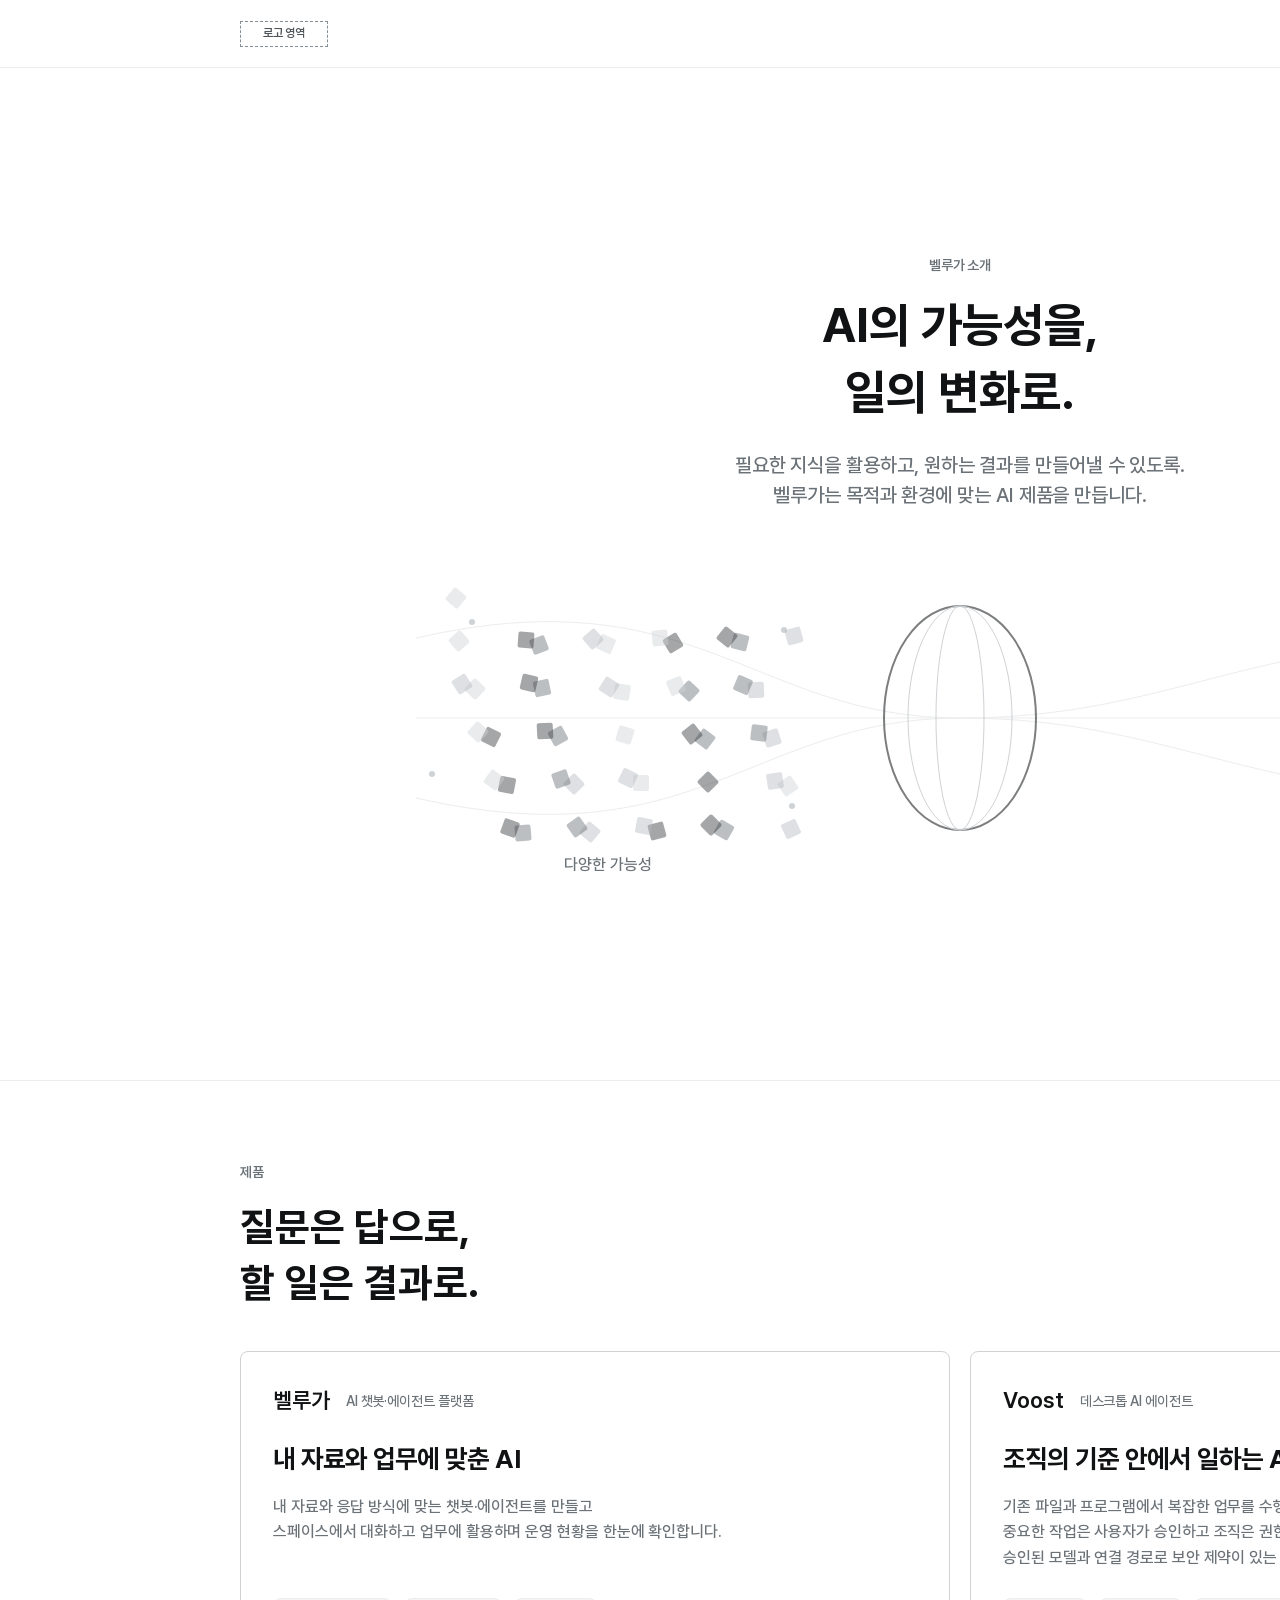
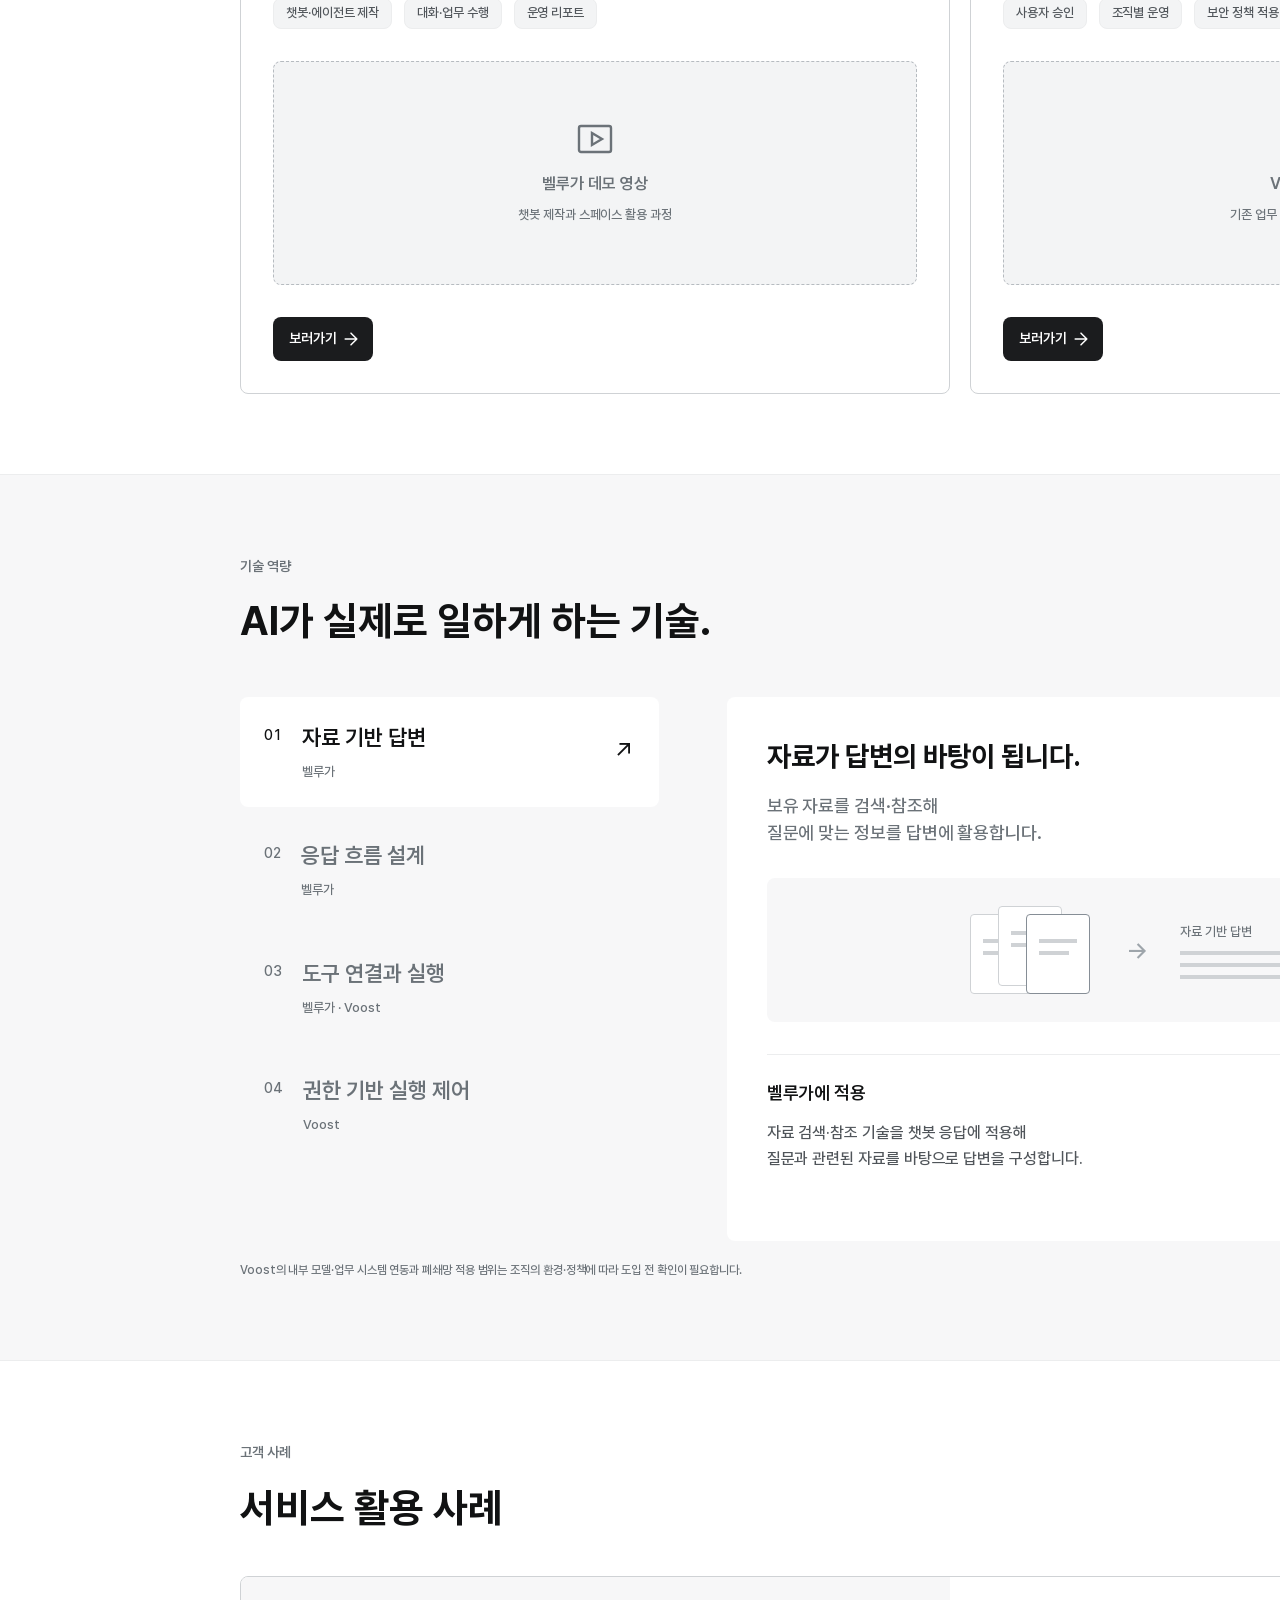
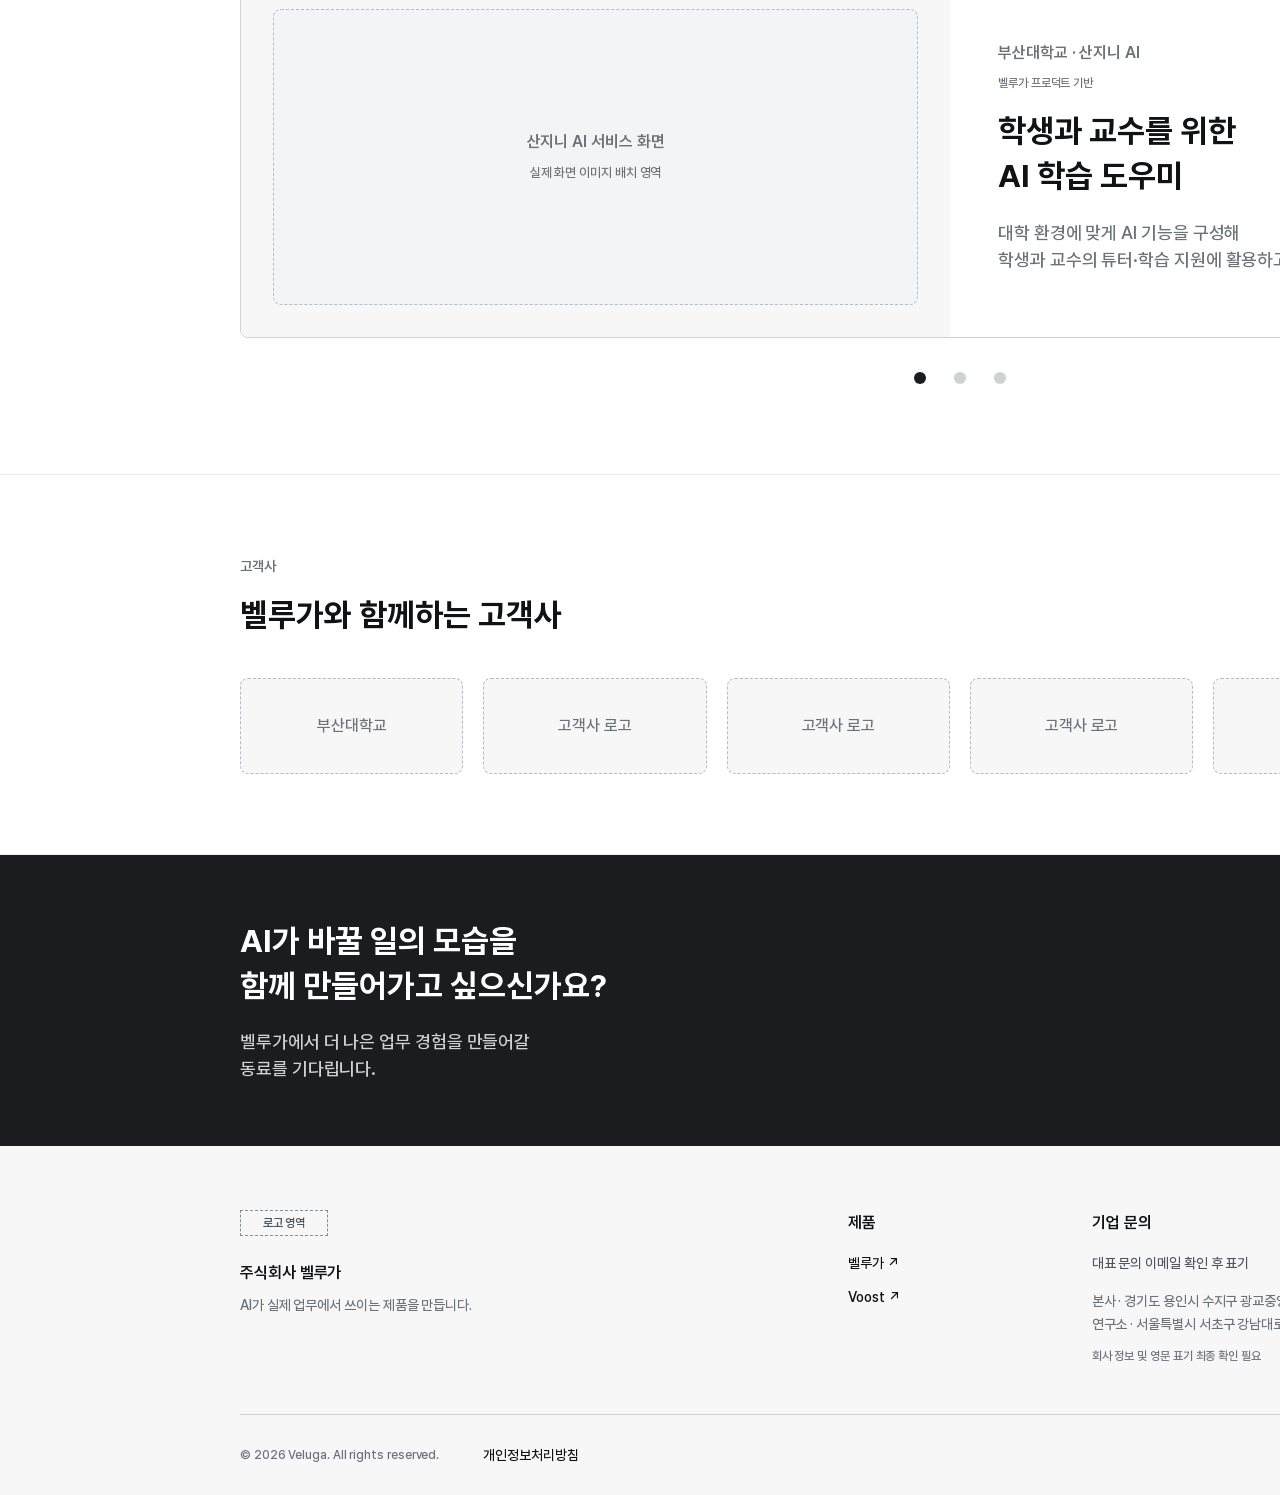
==== commit e83de569: "fix(home): 기술 역량 정리와 히어로 문구 개선" ====
--- a/wireframe/index.html
+++ b/wireframe/index.html
@@ -29,7 +29,7 @@
           <div class="hero-copy">
             <p class="eyebrow">벨루가 소개</p>
             <h1 id="hero-title">AI의 가능성을,<br>일의 변화로.</h1>
-            <p class="lead">필요한 지식을 찾아 쓰고, 맡긴 일이 결과로 이어지도록.<br>벨루가는 AI가 실제 업무에서 쓰이는 제품을 만들어갑니다.</p>
+            <p class="lead">필요한 지식을 활용하고, 원하는 결과를 만들어낼 수 있도록.<br>벨루가는 목적과 환경에 맞는 AI 제품을 만듭니다.</p>
           </div>
           <figure class="hero-motion" data-motion="paused" aria-label="흩어진 조각이 모여 정돈된 형태로 바뀌는 모션. AI의 가능성이 실제 일의 변화로 이어짐을 표현합니다.">
             <svg class="hero-motion-canvas" viewBox="0 0 1440 352" fill="none" aria-hidden="true">
@@ -50,8 +50,8 @@
           <div class="grid">
             <article class="product-card span6">
               <div class="product-name"><strong>벨루가</strong><span>AI 챗봇·에이전트 플랫폼</span></div>
-              <h3>우리 자료와 업무에 맞춘 AI</h3>
-              <p>우리 자료와 응답 방식에 맞는 챗봇·에이전트를 만들고<br>스페이스에서 대화하고 업무에 활용하며 운영 현황을 한눈에 확인합니다.</p>
+              <h3>내 자료와 업무에 맞춘 AI</h3>
+              <p>내 자료와 응답 방식에 맞는 챗봇·에이전트를 만들고<br>스페이스에서 대화하고 업무에 활용하며 운영 현황을 한눈에 확인합니다.</p>
               <div class="feature-list"><span>챗봇·에이전트 제작</span><span>대화·업무 수행</span><span>운영 리포트</span></div>
               <figure class="media-placeholder product-media" aria-label="벨루가 데모 영상 배치 영역"><svg viewBox="0 0 40 40" fill="none" aria-hidden="true"><rect x="4" y="7" width="32" height="26" rx="2"/><path d="m17 14 10 6-10 6V14Z"/></svg><strong>벨루가 데모 영상</strong><span>챗봇 제작과 스페이스 활용 과정</span></figure>
               <a class="ds-button" data-component="btn_icon" data-variant="neutral" data-figma-node="869:583" href="https://veluga.app/" target="_blank" rel="noopener noreferrer" aria-label="벨루가 보러가기">보러가기 <img src="public/assets/arrow-go.svg" width="20" height="20" alt=""></a>
@@ -70,15 +70,13 @@
 
       <section class="section technology" id="technology" aria-labelledby="technology-title">
         <div class="container">
-          <div class="section-heading capability-heading"><div><p class="eyebrow">기술 역량</p><h2 id="technology-title">AI가 실제로 일하게 하는 기술.</h2></div><p>제품이 해결할 일에 맞춰<br>필요한 기술을 연결하고 발전시킵니다.</p></div>
+          <div class="section-heading capability-heading"><div><p class="eyebrow">기술 역량</p><h2 id="technology-title">AI가 실제로 일하게 하는 기술.</h2></div><p>벨루가는 제약적인 문제의 본질을 탐구하며<br>필요한 기술을 연결하고 발전시킵니다.</p></div>
           <div class="capability-explorer">
             <div class="capability-tabs" role="tablist" aria-label="기술 역량 살펴보기" aria-orientation="vertical">
               <button type="button" role="tab" id="tab-knowledge" aria-controls="capability-knowledge" aria-selected="true" tabindex="0"><span class="capability-tab-index">01</span><span><strong>자료 기반 답변</strong><small>벨루가</small></span><span class="capability-tab-arrow" aria-hidden="true">↗</span></button>
               <button type="button" role="tab" id="tab-workflow" aria-controls="capability-workflow" aria-selected="false" tabindex="-1"><span class="capability-tab-index">02</span><span><strong>응답 흐름 설계</strong><small>벨루가</small></span><span class="capability-tab-arrow" aria-hidden="true">↗</span></button>
               <button type="button" role="tab" id="tab-execution" aria-controls="execution" aria-selected="false" tabindex="-1"><span class="capability-tab-index">03</span><span><strong>도구 연결과 실행</strong><small>벨루가 · Voost</small></span><span class="capability-tab-arrow" aria-hidden="true">↗</span></button>
-              <button type="button" role="tab" id="tab-operations" aria-controls="capability-operations" aria-selected="false" tabindex="-1"><span class="capability-tab-index">04</span><span><strong>사용·실행 관리</strong><small>벨루가 · Voost</small></span><span class="capability-tab-arrow" aria-hidden="true">↗</span></button>
-              <button type="button" role="tab" id="tab-governance" aria-controls="capability-governance" aria-selected="false" tabindex="-1"><span class="capability-tab-index">05</span><span><strong>조직별 AI 운영</strong><small>Voost</small></span><span class="capability-tab-arrow" aria-hidden="true">↗</span></button>
-              <button type="button" role="tab" id="tab-security" aria-controls="capability-security" aria-selected="false" tabindex="-1"><span class="capability-tab-index">06</span><span><strong>보안 환경 연결</strong><small>Voost</small></span><span class="capability-tab-arrow" aria-hidden="true">↗</span></button>
+              <button type="button" role="tab" id="tab-operations" aria-controls="capability-operations" aria-selected="false" tabindex="-1"><span class="capability-tab-index">04</span><span><strong>권한 기반 실행 제어</strong><small>Voost</small></span><span class="capability-tab-arrow" aria-hidden="true">↗</span></button>
             </div>
             <div class="capability-panels">
               <div class="capability-panel" role="tabpanel" id="capability-knowledge" aria-labelledby="tab-knowledge" tabindex="0">
@@ -99,19 +97,9 @@
                 <div class="capability-applications"><article><div><strong>벨루가에 적용</strong></div><p>스페이스의 대화와 외부 도구를 연결해<br>요청한 업무를 도구로 수행하도록 구성합니다.</p></article><article><div><strong>Voost에 적용</strong></div><p>기존 파일·앱·연결 시스템에서 업무를 수행해<br>파일 변환·복사·재입력 같은 중간 단계를 줄일 수 있습니다.</p></article></div>
               </div>
               <div class="capability-panel" role="tabpanel" id="capability-operations" aria-labelledby="tab-operations" tabindex="0" hidden>
-                <h3>사용 현황과 실행 과정을 살핍니다.</h3><p class="capability-intro">각 제품의 역할에 맞춰<br>AI 사용 현황을 확인하고 실행을 관리합니다.</p>
-                <div class="capability-visual operations-visual" role="img" aria-label="사용 현황 리포트와 실행 이력을 보여주는 개념도"><div class="visual-report"><span class="visual-label">사용 현황</span><div><i></i><i></i><i></i><i></i><i></i></div></div><div class="visual-history"><span class="visual-label">실행 이력</span><i></i><i></i><i></i></div></div>
-                <div class="capability-applications"><article><div><strong>벨루가에 적용</strong></div><p>접속자·메시지·주요 키워드·미답변 질문을 모아<br>사용 현황을 살피는 통합 리포트로 제공합니다.</p></article><article><div><strong>Voost에 적용</strong></div><p>중요한 변경·삭제·전송은 사용자가 승인하고<br>실행·승인 기록으로 작업 과정을 확인합니다.</p></article></div>
-              </div>
-              <div class="capability-panel" role="tabpanel" id="capability-governance" aria-labelledby="tab-governance" tabindex="0" hidden>
-                <h3>조직마다 AI 운영 기준을 정합니다.</h3><p class="capability-intro">조직별 운영 단위(테넌트)와 관리자 역할을 나누고<br>각 권한 범위 안에서 사용자·모델·도구·예산을 관리합니다.</p>
-                <div class="capability-visual governance-visual" role="img" aria-label="플랫폼 운영자, 파트너 운영자, 테넌트 관리자의 역할별 관리 범위를 구분하는 개념도"><span class="visual-label">권한에 따라 구분하는 운영 범위</span><div class="governance-roles"><span class="visual-node">플랫폼 운영자</span><span class="visual-node">파트너 운영자</span><span class="visual-node">테넌트 관리자</span></div></div>
-                <div class="capability-applications"><article><div><strong>Voost에 적용</strong></div><p>파트너 운영자와 테넌트 관리자가 맡은 범위에서<br>조직을 관리하고 사용량·비용·감사 기록을 확인합니다.</p></article></div>
-              </div>
-              <div class="capability-panel" role="tabpanel" id="capability-security" aria-labelledby="tab-security" tabindex="0" hidden>
-                <h3>승인된 모델과 경로로 AI를 연결합니다.</h3><p class="capability-intro">공공기관 등 폐쇄망·데이터 반출 정책이 있는 환경에 맞춰<br>조직이 승인한 내부 모델과 연결 경로를 적용합니다.</p>
-                <div class="capability-visual security-visual" role="img" aria-label="업무 요청을 조직이 승인한 연결 경로를 통해 허용된 모델과 시스템에 연결하는 개념도"><span class="visual-node">업무 요청</span><span class="capability-visual-arrow" aria-hidden="true">→</span><span class="visual-node is-emphasis">조직이 승인한 연결 경로</span><span class="capability-visual-arrow" aria-hidden="true">→</span><span class="visual-node">허용된 모델 · 시스템</span></div>
-                <div class="capability-applications"><article><div><strong>Voost에 적용</strong></div><p>외부 주소 접속과 대체 모델 사용 여부를 정책으로 제한하고<br>내부 시스템은 사용자의 접근 권한 범위 안에서 연결합니다.</p></article></div>
+                <h3>허용된 범위 안에서 AI를 실행합니다.</h3><p class="capability-intro">모델과 도구의 권한을 실행 과정에 적용해<br>AI가 접근하고 수행할 수 있는 범위를 제어합니다.</p>
+                <div class="capability-visual policy-visual" role="img" aria-label="작업 요청에 권한과 정책을 적용해 실행 범위를 제어하고, 중요한 작업은 사용자 승인 후 진행하는 개념도"><div class="policy-flow"><span class="visual-node">작업 요청</span><span class="capability-visual-arrow" aria-hidden="true">→</span><span class="visual-node is-emphasis">권한 · 정책 확인</span><span class="capability-visual-arrow" aria-hidden="true">→</span><span class="visual-node">허용된 실행</span></div><span class="visual-label">중요한 작업은 사용자 승인 후 진행</span></div>
+                <div class="capability-applications"><article><div><strong>Voost에 적용</strong></div><p>조직이 승인한 내부 모델과 연결 경로를 사용하고<br>중요한 변경·삭제·전송은 사용자가 직접 승인합니다.</p></article></div>
               </div>
             </div>
           </div>
--- a/wireframe/styles.css
+++ b/wireframe/styles.css
@@ -94,9 +94,8 @@
 .visual-history i{display:block;height:12px;border-bottom:1px solid var(--gray300);margin-left:16px;position:relative}
 .visual-history i:before{content:"";position:absolute;left:-16px;top:2px;width:6px;height:6px;border-radius:50%;background:var(--gray500)}
 .operations-visual{gap:64px}
-.governance-visual{flex-direction:column;gap:16px}
-.governance-roles{display:flex;gap:16px;align-items:center}
-.security-visual{gap:20px}
+.policy-visual{flex-direction:column;gap:16px}
+.policy-flow{display:flex;gap:20px;align-items:center}
 .capability-applications{display:flex;flex-wrap:wrap;gap:24px 32px;padding-top:24px;border-top:1px solid var(--gray200)}
 .capability-applications article{flex:1 1 260px;min-width:0}
 .capability-applications article>div{display:flex;flex-wrap:wrap;gap:8px 12px;align-items:center}
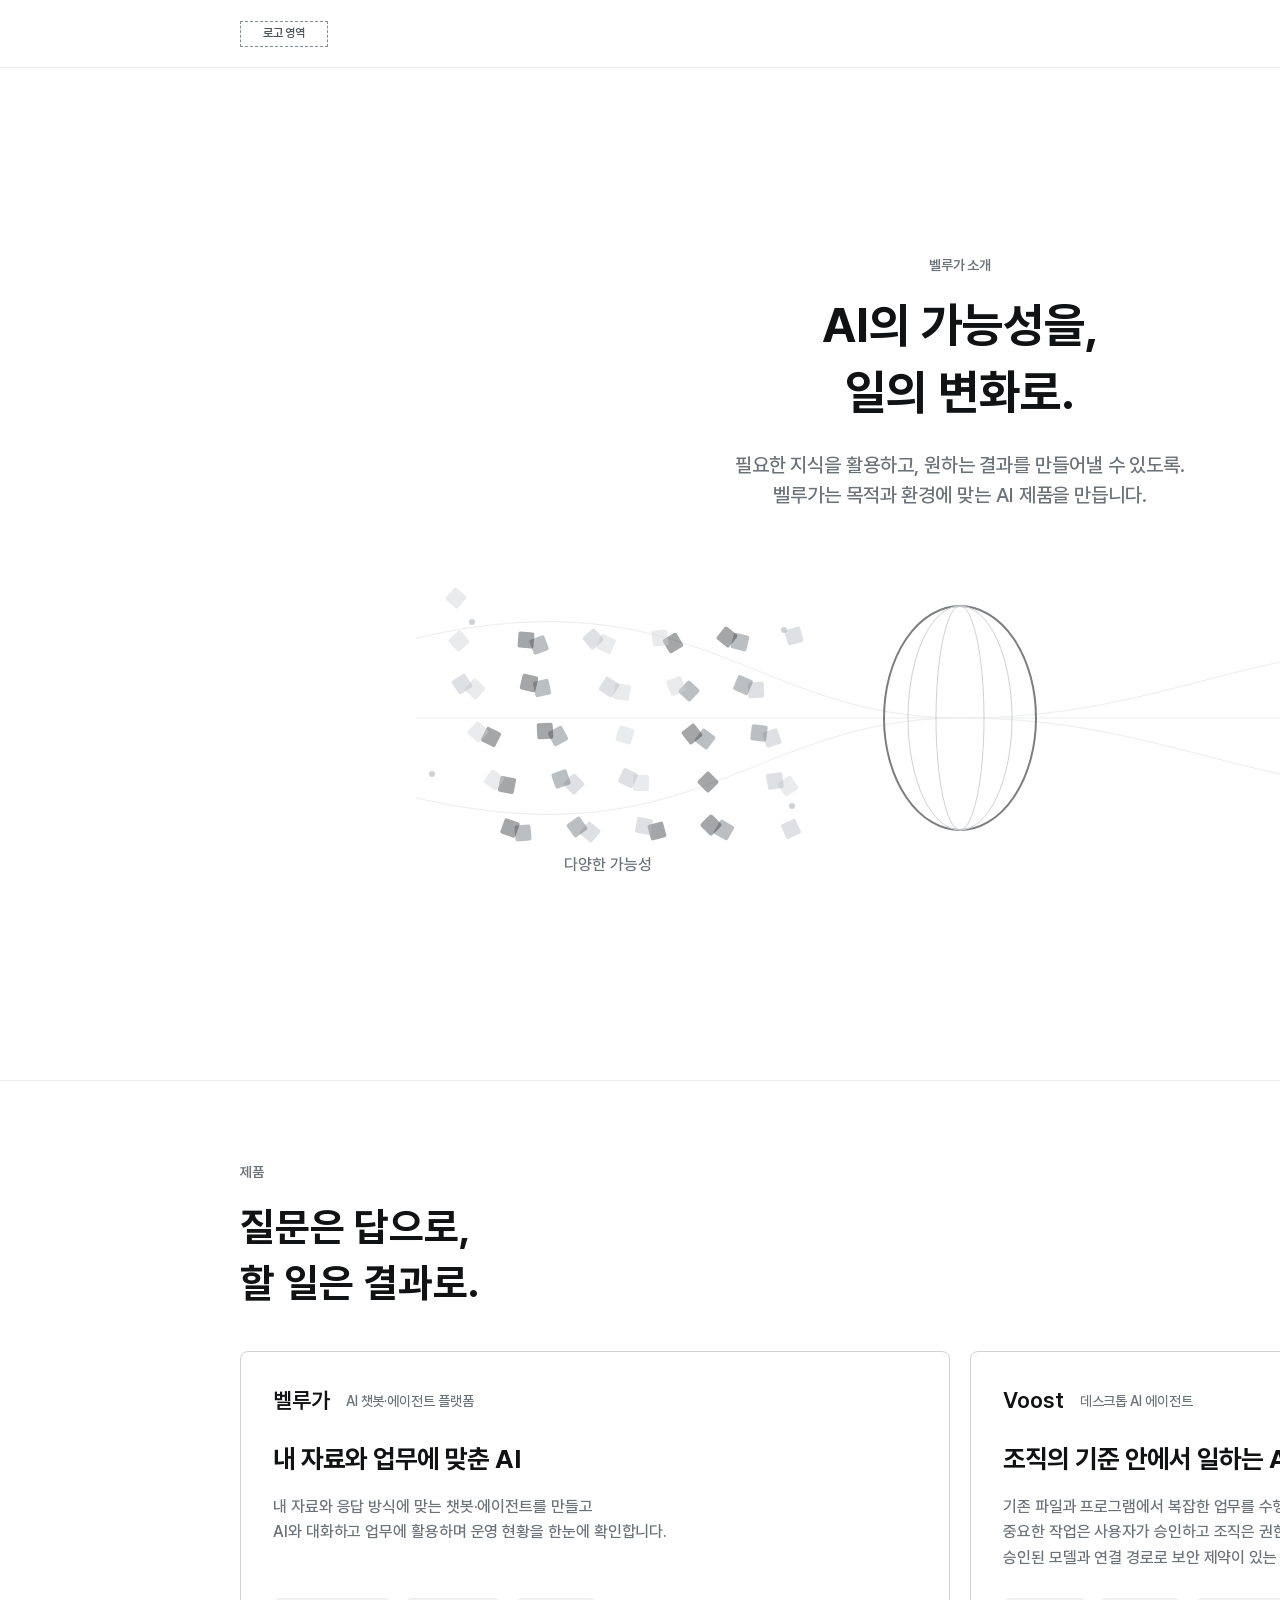
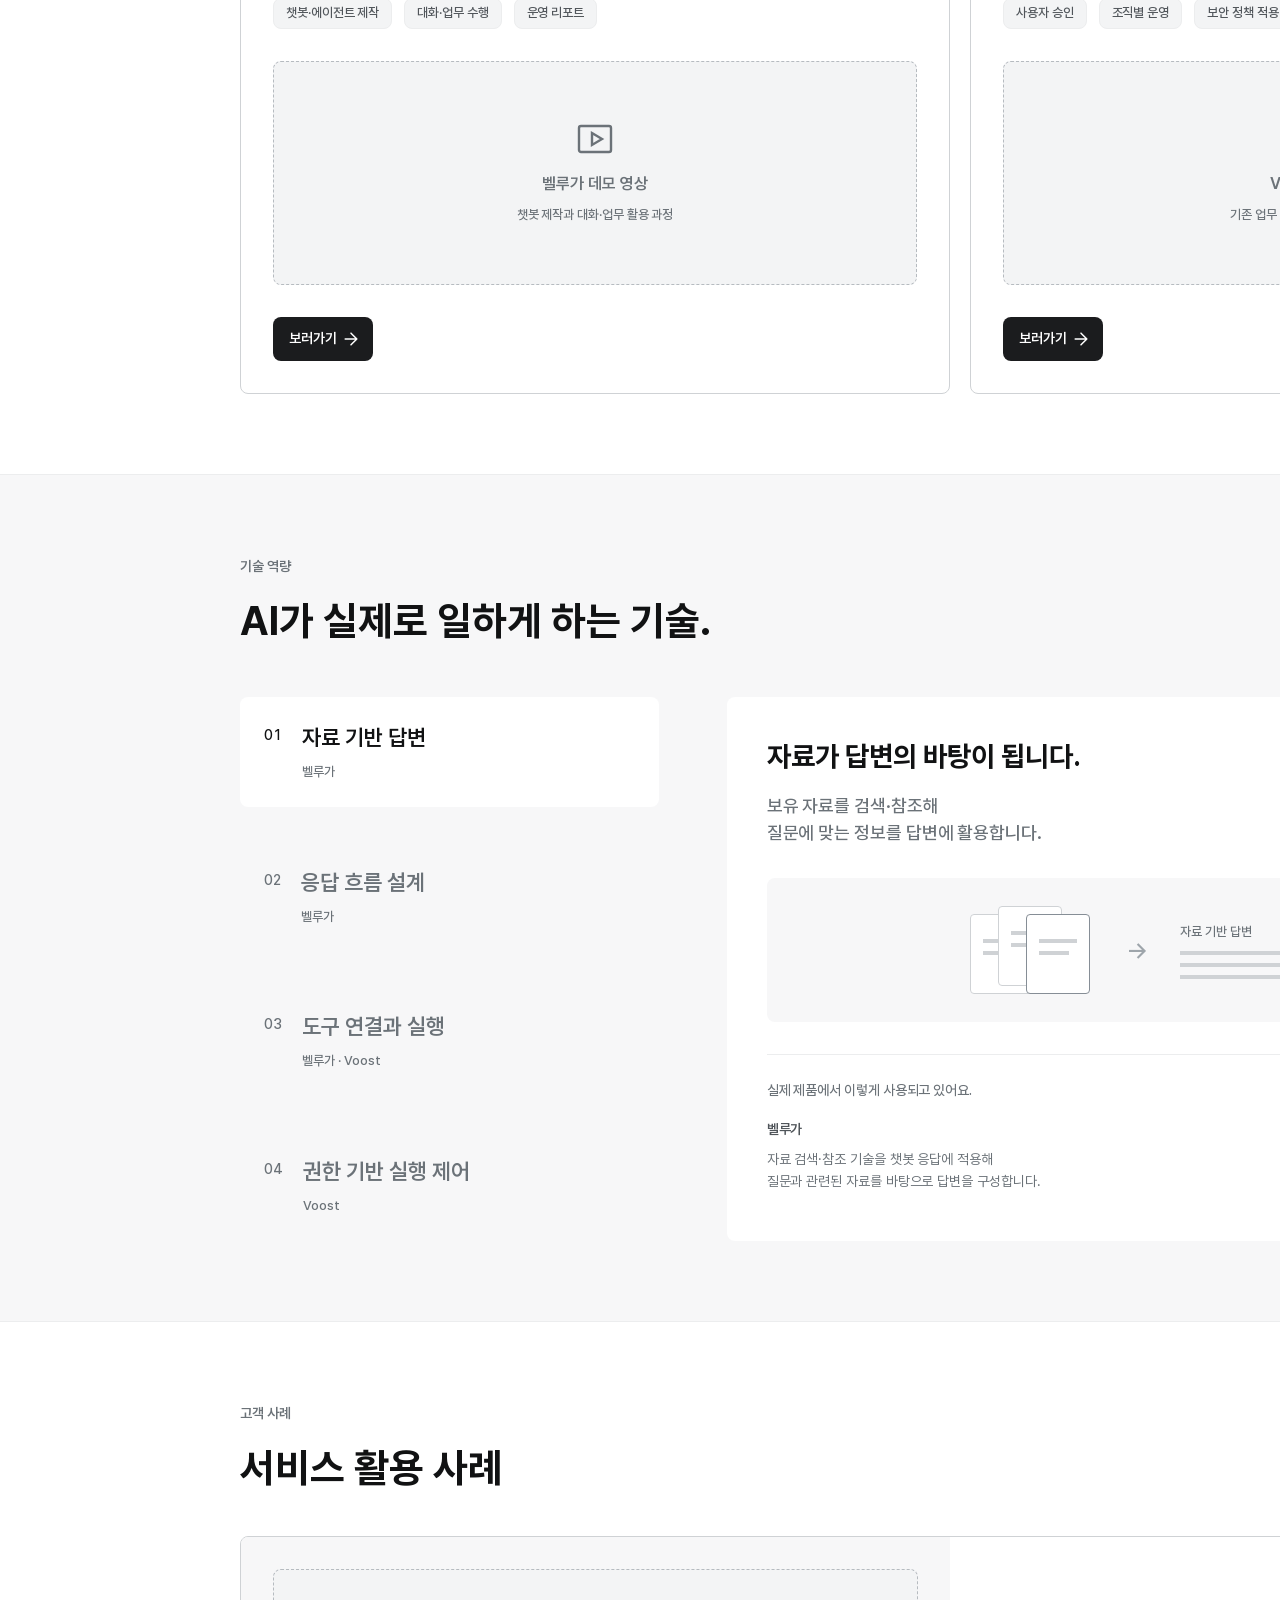
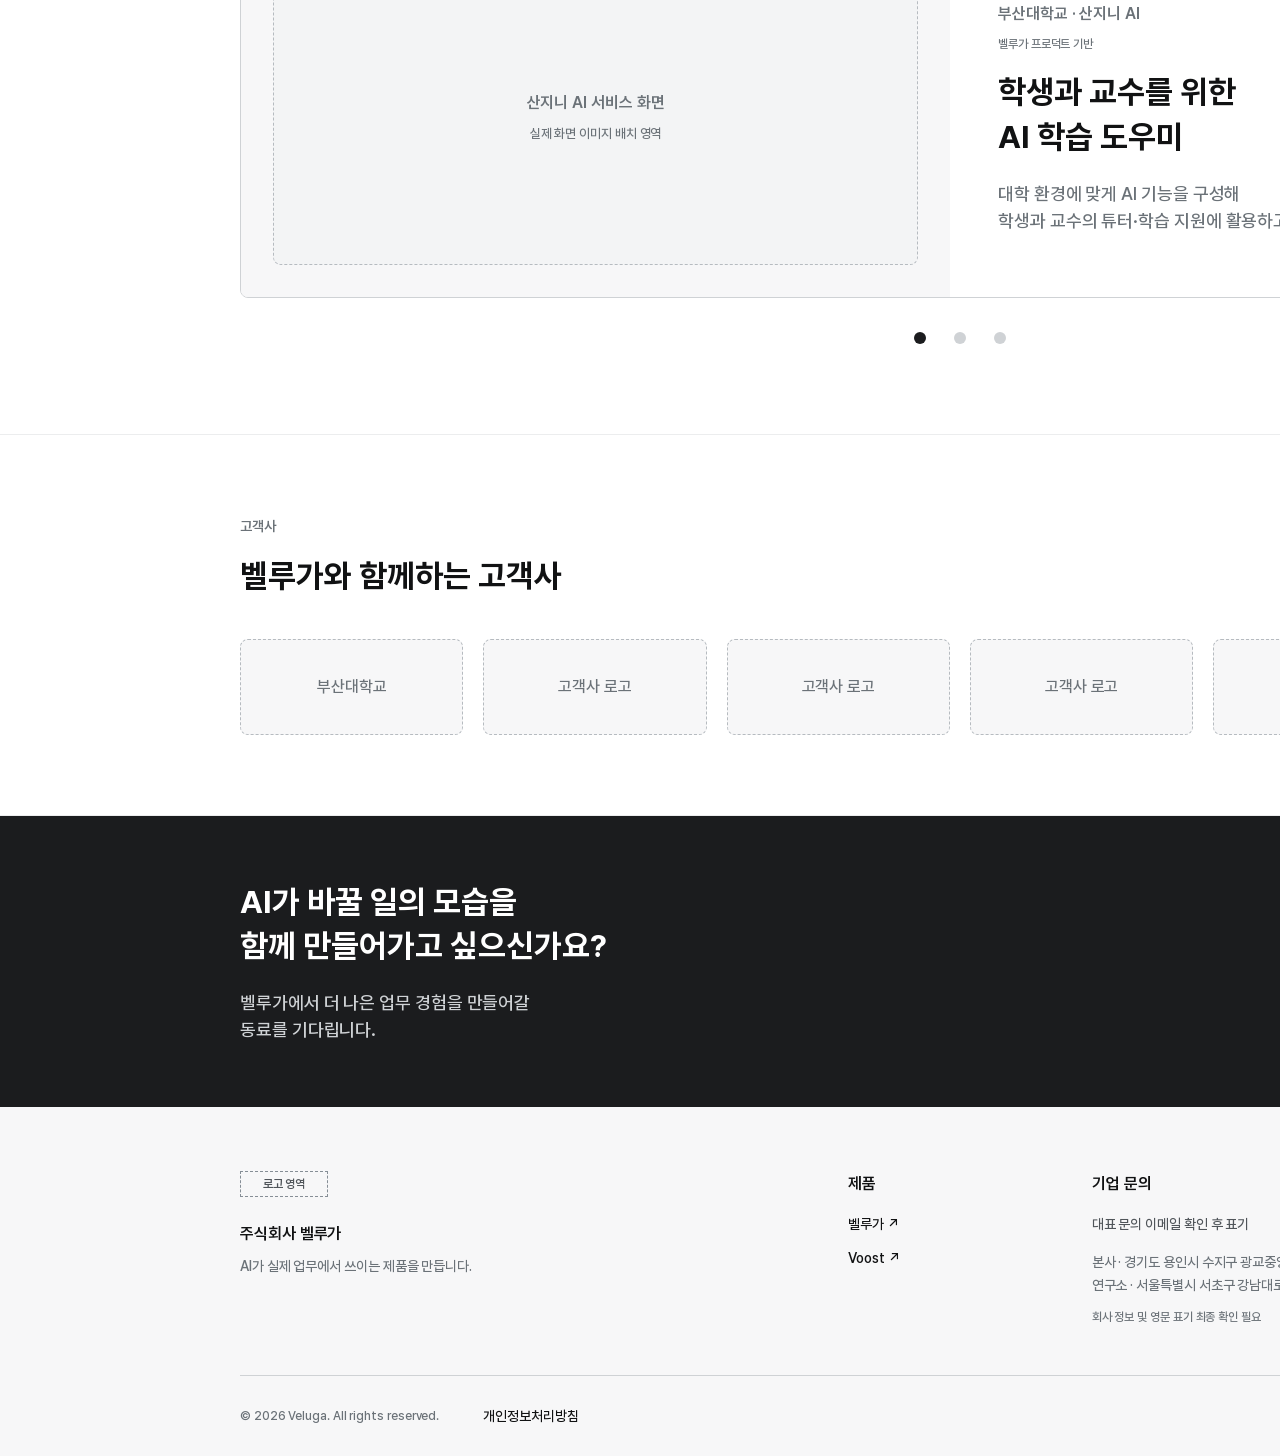
==== commit 189fac88: "fix(home): 기술 탭과 제품 활용 안내 정리" ====
--- a/wireframe/index.html
+++ b/wireframe/index.html
@@ -51,9 +51,9 @@
             <article class="product-card span6">
               <div class="product-name"><strong>벨루가</strong><span>AI 챗봇·에이전트 플랫폼</span></div>
               <h3>내 자료와 업무에 맞춘 AI</h3>
-              <p>내 자료와 응답 방식에 맞는 챗봇·에이전트를 만들고<br>스페이스에서 대화하고 업무에 활용하며 운영 현황을 한눈에 확인합니다.</p>
+              <p>내 자료와 응답 방식에 맞는 챗봇·에이전트를 만들고<br>AI와 대화하고 업무에 활용하며 운영 현황을 한눈에 확인합니다.</p>
               <div class="feature-list"><span>챗봇·에이전트 제작</span><span>대화·업무 수행</span><span>운영 리포트</span></div>
-              <figure class="media-placeholder product-media" aria-label="벨루가 데모 영상 배치 영역"><svg viewBox="0 0 40 40" fill="none" aria-hidden="true"><rect x="4" y="7" width="32" height="26" rx="2"/><path d="m17 14 10 6-10 6V14Z"/></svg><strong>벨루가 데모 영상</strong><span>챗봇 제작과 스페이스 활용 과정</span></figure>
+              <figure class="media-placeholder product-media" aria-label="벨루가 데모 영상 배치 영역"><svg viewBox="0 0 40 40" fill="none" aria-hidden="true"><rect x="4" y="7" width="32" height="26" rx="2"/><path d="m17 14 10 6-10 6V14Z"/></svg><strong>벨루가 데모 영상</strong><span>챗봇 제작과 대화·업무 활용 과정</span></figure>
               <a class="ds-button" data-component="btn_icon" data-variant="neutral" data-figma-node="869:583" href="https://veluga.app/" target="_blank" rel="noopener noreferrer" aria-label="벨루가 보러가기">보러가기 <img src="public/assets/arrow-go.svg" width="20" height="20" alt=""></a>
             </article>
             <article class="product-card span6">
@@ -61,7 +61,7 @@
               <h3>조직의 기준 안에서 일하는 AI</h3>
               <p>기존 파일과 프로그램에서 복잡한 업무를 수행합니다.<br>중요한 작업은 사용자가 승인하고 조직은 권한·정책을 관리합니다.<br>승인된 모델과 연결 경로로 보안 제약이 있는 환경에 맞춰 운영합니다.</p>
               <div class="feature-list"><span>사용자 승인</span><span>조직별 운영</span><span>보안 정책 적용</span></div>
-              <a href="#execution" class="media-placeholder product-media media-link" aria-label="Voost 업무 시연 배치 영역, 기술 설명으로 이동"><svg viewBox="0 0 40 40" fill="none" aria-hidden="true"><rect x="4" y="7" width="32" height="26" rx="2"/><path d="m17 14 10 6-10 6V14Z"/></svg><strong>Voost 업무 시연</strong><span>기존 업무 환경에서 실행·승인하는 과정</span></a>
+              <figure class="media-placeholder product-media" aria-label="Voost 업무 시연 배치 영역"><svg viewBox="0 0 40 40" fill="none" aria-hidden="true"><rect x="4" y="7" width="32" height="26" rx="2"/><path d="m17 14 10 6-10 6V14Z"/></svg><strong>Voost 업무 시연</strong><span>기존 업무 환경에서 실행·승인하는 과정</span></figure>
               <a class="ds-button" data-component="btn_icon" data-variant="neutral" data-figma-node="869:583" href="https://veluga.ai/" target="_blank" rel="noopener noreferrer" aria-label="Voost 보러가기">보러가기 <img src="public/assets/arrow-go.svg" width="20" height="20" alt=""></a>
             </article>
           </div>
@@ -73,10 +73,10 @@
           <div class="section-heading capability-heading"><div><p class="eyebrow">기술 역량</p><h2 id="technology-title">AI가 실제로 일하게 하는 기술.</h2></div><p>벨루가는 제약적인 문제의 본질을 탐구하며<br>필요한 기술을 연결하고 발전시킵니다.</p></div>
           <div class="capability-explorer">
             <div class="capability-tabs" role="tablist" aria-label="기술 역량 살펴보기" aria-orientation="vertical">
-              <button type="button" role="tab" id="tab-knowledge" aria-controls="capability-knowledge" aria-selected="true" tabindex="0"><span class="capability-tab-index">01</span><span><strong>자료 기반 답변</strong><small>벨루가</small></span><span class="capability-tab-arrow" aria-hidden="true">↗</span></button>
-              <button type="button" role="tab" id="tab-workflow" aria-controls="capability-workflow" aria-selected="false" tabindex="-1"><span class="capability-tab-index">02</span><span><strong>응답 흐름 설계</strong><small>벨루가</small></span><span class="capability-tab-arrow" aria-hidden="true">↗</span></button>
-              <button type="button" role="tab" id="tab-execution" aria-controls="execution" aria-selected="false" tabindex="-1"><span class="capability-tab-index">03</span><span><strong>도구 연결과 실행</strong><small>벨루가 · Voost</small></span><span class="capability-tab-arrow" aria-hidden="true">↗</span></button>
-              <button type="button" role="tab" id="tab-operations" aria-controls="capability-operations" aria-selected="false" tabindex="-1"><span class="capability-tab-index">04</span><span><strong>권한 기반 실행 제어</strong><small>Voost</small></span><span class="capability-tab-arrow" aria-hidden="true">↗</span></button>
+              <button type="button" role="tab" id="tab-knowledge" aria-controls="capability-knowledge" aria-selected="true" tabindex="0"><span class="capability-tab-index">01</span><span><strong>자료 기반 답변</strong><small>벨루가</small></span></button>
+              <button type="button" role="tab" id="tab-workflow" aria-controls="capability-workflow" aria-selected="false" tabindex="-1"><span class="capability-tab-index">02</span><span><strong>응답 흐름 설계</strong><small>벨루가</small></span></button>
+              <button type="button" role="tab" id="tab-execution" aria-controls="execution" aria-selected="false" tabindex="-1"><span class="capability-tab-index">03</span><span><strong>도구 연결과 실행</strong><small>벨루가 · Voost</small></span></button>
+              <button type="button" role="tab" id="tab-operations" aria-controls="capability-operations" aria-selected="false" tabindex="-1"><span class="capability-tab-index">04</span><span><strong>권한 기반 실행 제어</strong><small>Voost</small></span></button>
             </div>
             <div class="capability-panels">
               <div class="capability-panel" role="tabpanel" id="capability-knowledge" aria-labelledby="tab-knowledge" tabindex="0">
@@ -84,26 +84,25 @@
                 <div class="capability-visual knowledge-visual" role="img" aria-label="여러 자료를 참조해 답변을 구성하는 개념도">
                   <div class="knowledge-pages"><span></span><span></span><span></span></div><span class="capability-visual-arrow" aria-hidden="true">→</span><div class="knowledge-answer"><span class="visual-label">자료 기반 답변</span><i></i><i></i><i></i></div>
                 </div>
-                <div class="capability-applications"><article><div><strong>벨루가에 적용</strong></div><p>자료 검색·참조 기술을 챗봇 응답에 적용해<br>질문과 관련된 자료를 바탕으로 답변을 구성합니다.</p></article></div>
+                <div class="capability-applications"><p class="capability-applications-label">실제 제품에서 이렇게 사용되고 있어요.</p><article><div><strong>벨루가</strong></div><p>자료 검색·참조 기술을 챗봇 응답에 적용해<br>질문과 관련된 자료를 바탕으로 답변을 구성합니다.</p></article></div>
               </div>
               <div class="capability-panel" role="tabpanel" id="capability-workflow" aria-labelledby="tab-workflow" tabindex="0" hidden>
                 <h3>질문에 따른 응답을 설계합니다.</h3><p class="capability-intro">에이전트 빌더에서 응답 흐름을 만들고<br>챗봇에 적용해 질문에 맞게 답하도록 구성합니다.</p>
                 <div class="capability-visual workflow-visual" role="img" aria-label="질문에서 설정된 흐름을 따라 응답이 나뉘는 개념도"><span class="visual-node">질문</span><span class="capability-visual-arrow" aria-hidden="true">→</span><span class="visual-node is-emphasis">설정한 흐름</span><span class="visual-branch" aria-hidden="true"></span><div class="workflow-answers"><span class="visual-node">응답 A</span><span class="visual-node">응답 B</span></div></div>
-                <div class="capability-applications"><article><div><strong>벨루가에 적용</strong></div><p>설정한 응답 흐름을 챗봇에 적용해<br>질문에 따라 정해 둔 방식으로 답변을 구성합니다.</p></article></div>
+                <div class="capability-applications"><p class="capability-applications-label">실제 제품에서 이렇게 사용되고 있어요.</p><article><div><strong>벨루가</strong></div><p>설정한 응답 흐름을 챗봇에 적용해<br>질문에 따라 정해 둔 방식으로 답변을 구성합니다.</p></article></div>
               </div>
               <div class="capability-panel" role="tabpanel" id="execution" aria-labelledby="tab-execution" tabindex="0" hidden>
                 <h3>도구를 통해 실제 작업을 수행합니다.</h3><p class="capability-intro">연결한 도구와 작업 환경을 활용해<br>사용자가 요청한 일을 수행하도록 합니다.</p>
                 <div class="capability-visual execution-visual" role="img" aria-label="요청을 도구에서 수행하고 결과를 확인하는 개념도"><span class="visual-node">작업 요청</span><span class="capability-visual-arrow" aria-hidden="true">→</span><span class="visual-node is-emphasis">도구 · 프로그램</span><span class="capability-visual-arrow" aria-hidden="true">→</span><span class="visual-node">결과 확인</span></div>
-                <div class="capability-applications"><article><div><strong>벨루가에 적용</strong></div><p>스페이스의 대화와 외부 도구를 연결해<br>요청한 업무를 도구로 수행하도록 구성합니다.</p></article><article><div><strong>Voost에 적용</strong></div><p>기존 파일·앱·연결 시스템에서 업무를 수행해<br>파일 변환·복사·재입력 같은 중간 단계를 줄일 수 있습니다.</p></article></div>
+                <div class="capability-applications"><p class="capability-applications-label">실제 제품에서 이렇게 사용되고 있어요.</p><article><div><strong>벨루가</strong></div><p>AI와의 대화에 외부 도구를 연결해<br>요청한 업무를 도구로 수행하도록 구성합니다.</p></article><article><div><strong>Voost</strong></div><p>기존 파일·앱·연결 시스템에서 업무를 수행해<br>파일 변환·복사·재입력 같은 중간 단계를 줄일 수 있습니다.</p></article></div>
               </div>
               <div class="capability-panel" role="tabpanel" id="capability-operations" aria-labelledby="tab-operations" tabindex="0" hidden>
                 <h3>허용된 범위 안에서 AI를 실행합니다.</h3><p class="capability-intro">모델과 도구의 권한을 실행 과정에 적용해<br>AI가 접근하고 수행할 수 있는 범위를 제어합니다.</p>
                 <div class="capability-visual policy-visual" role="img" aria-label="작업 요청에 권한과 정책을 적용해 실행 범위를 제어하고, 중요한 작업은 사용자 승인 후 진행하는 개념도"><div class="policy-flow"><span class="visual-node">작업 요청</span><span class="capability-visual-arrow" aria-hidden="true">→</span><span class="visual-node is-emphasis">권한 · 정책 확인</span><span class="capability-visual-arrow" aria-hidden="true">→</span><span class="visual-node">허용된 실행</span></div><span class="visual-label">중요한 작업은 사용자 승인 후 진행</span></div>
-                <div class="capability-applications"><article><div><strong>Voost에 적용</strong></div><p>조직이 승인한 내부 모델과 연결 경로를 사용하고<br>중요한 변경·삭제·전송은 사용자가 직접 승인합니다.</p></article></div>
+                <div class="capability-applications"><p class="capability-applications-label">실제 제품에서 이렇게 사용되고 있어요.</p><article><div><strong>Voost</strong></div><p>조직이 승인한 내부 모델과 연결 경로를 사용하고<br>중요한 변경·삭제·전송은 사용자가 직접 승인합니다.</p></article></div>
               </div>
             </div>
           </div>
-          <p class="capability-note">Voost의 내부 모델·업무 시스템 연동과 폐쇄망 적용 범위는 조직의 환경·정책에 따라 도입 전 확인이 필요합니다.</p>
         </div>
       </section>
 
--- a/wireframe/styles.css
+++ b/wireframe/styles.css
@@ -53,15 +53,13 @@
 .capability-heading{align-items:flex-start;margin-bottom:48px}
 .capability-heading>p{max-width:592px;padding-top:38px}
 .capability-explorer{display:grid;grid-template-columns:repeat(12,minmax(0,1fr));gap:20px;align-items:stretch}
-.capability-tabs{grid-column:span 4;padding-right:48px;display:flex;flex-direction:column;gap:8px}
+.capability-tabs{grid-column:span 4;padding-right:48px;display:flex;flex-direction:column;justify-content:space-between;gap:8px}
 .capability-tabs>[role="tab"]{width:100%;display:flex;align-items:center;gap:20px;padding:24px;border:0;border-radius:8px;text-align:left;background:transparent;color:var(--gray600);font-family:Pretendard}
 .capability-tabs>[role="tab"]:hover{background:var(--gray100)}
 .capability-tabs>[aria-selected="true"]{background:var(--white);color:var(--gray950)}
 .capability-tab-index{font-size:14px;font-weight:500;align-self:flex-start;padding-top:6px;font-variant-numeric:tabular-nums}
 .capability-tabs strong{display:block;font-size:22px;font-weight:600;line-height:1.5;word-break:keep-all}
 .capability-tabs small{display:block;font-size:13px;font-weight:500;line-height:1.6;color:var(--gray600);margin-top:8px}
-.capability-tab-arrow{font-size:24px;font-weight:400;margin-left:auto;opacity:0}
-[aria-selected="true"] .capability-tab-arrow{opacity:1}
 .capability-panels{grid-column:span 8;min-width:0;display:grid}
 .capability-panel{background:var(--white);border-radius:8px;padding:40px;min-height:544px}
 .capability-panel[hidden]{display:none}
@@ -96,12 +94,13 @@
 .operations-visual{gap:64px}
 .policy-visual{flex-direction:column;gap:16px}
 .policy-flow{display:flex;gap:20px;align-items:center}
-.capability-applications{display:flex;flex-wrap:wrap;gap:24px 32px;padding-top:24px;border-top:1px solid var(--gray200)}
+.capability-applications{display:flex;flex-wrap:wrap;gap:16px 32px;padding-top:24px;border-top:1px solid var(--gray200)}
 .capability-applications article{flex:1 1 260px;min-width:0}
 .capability-applications article>div{display:flex;flex-wrap:wrap;gap:8px 12px;align-items:center}
-.capability-applications strong{font-size:18px;font-weight:600}
+.capability-applications strong{font-size:14px;font-weight:600;color:var(--gray700)}
 .capability-applications article>div>span{font-size:12px;line-height:1.6;color:var(--gray600)}
-.capability-applications p{font-size:16px;line-height:1.6;color:var(--gray700);margin-top:12px}
+.capability-applications p{font-size:14px;font-weight:400;line-height:1.6;color:var(--gray600);margin-top:8px}
+.capability-applications>.capability-applications-label{flex-basis:100%;font-weight:500;margin:0}
 .capability-note{font-size:12px;line-height:1.6;color:var(--gray600);margin-top:20px}
 .visually-hidden{position:absolute;width:1px;height:1px;padding:0;margin:-1px;overflow:hidden;clip-path:inset(50%);white-space:nowrap;border:0}
 .case-summary .case-customer{margin-bottom:8px}.case-product{display:block;font-size:12px;line-height:1.6;color:var(--gray600);margin-bottom:16px}
